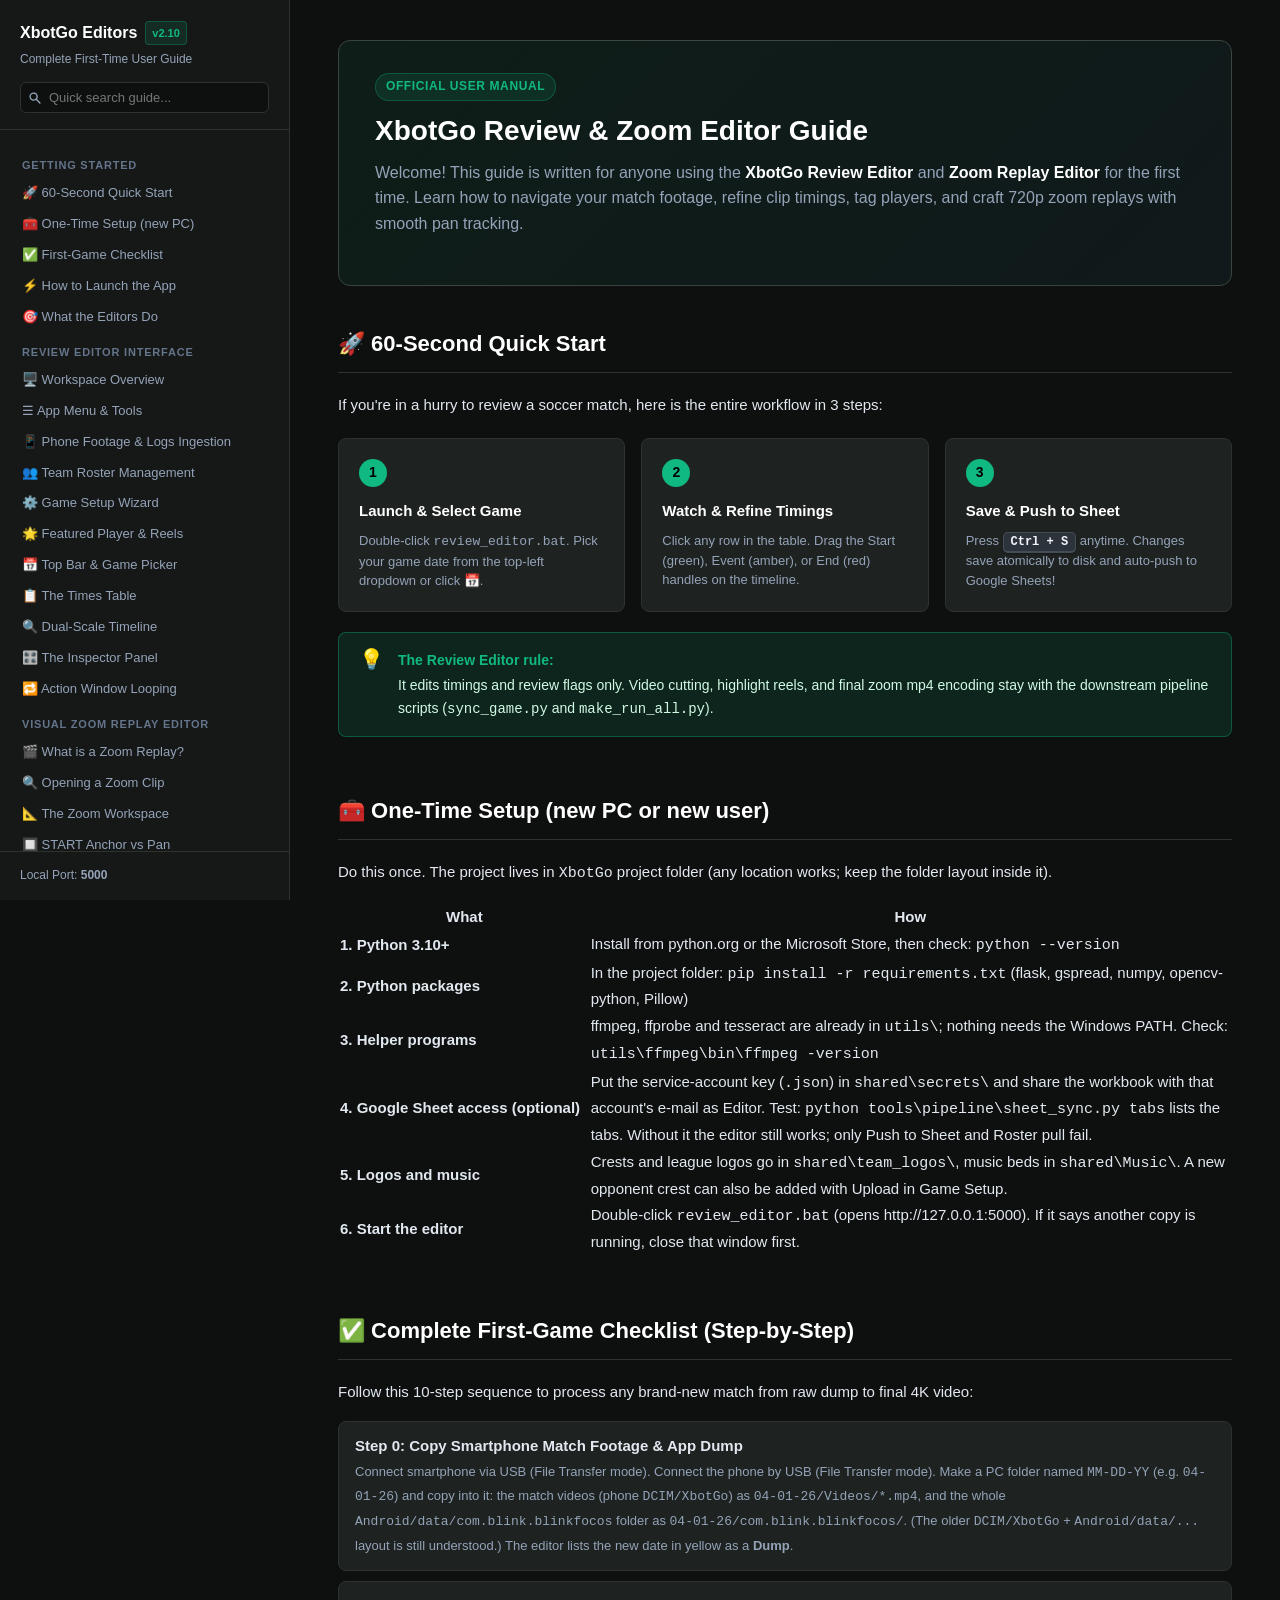
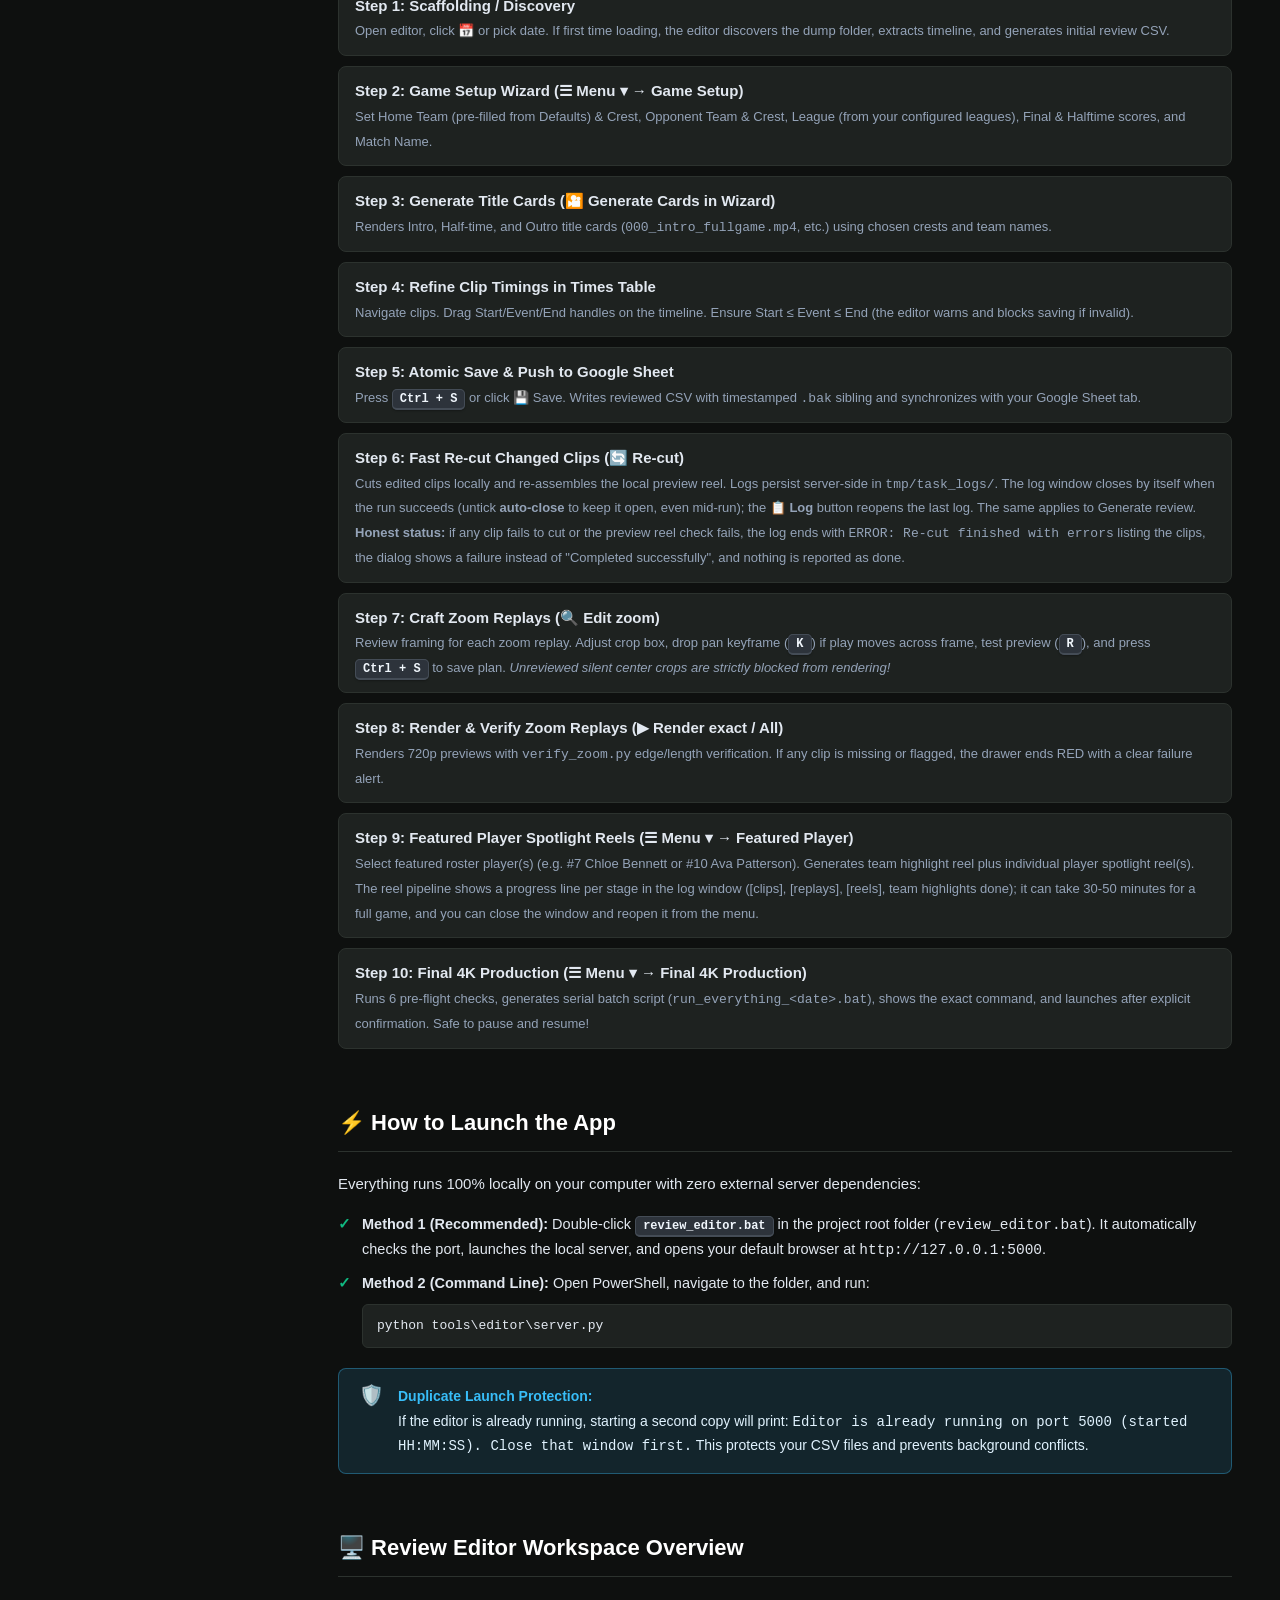
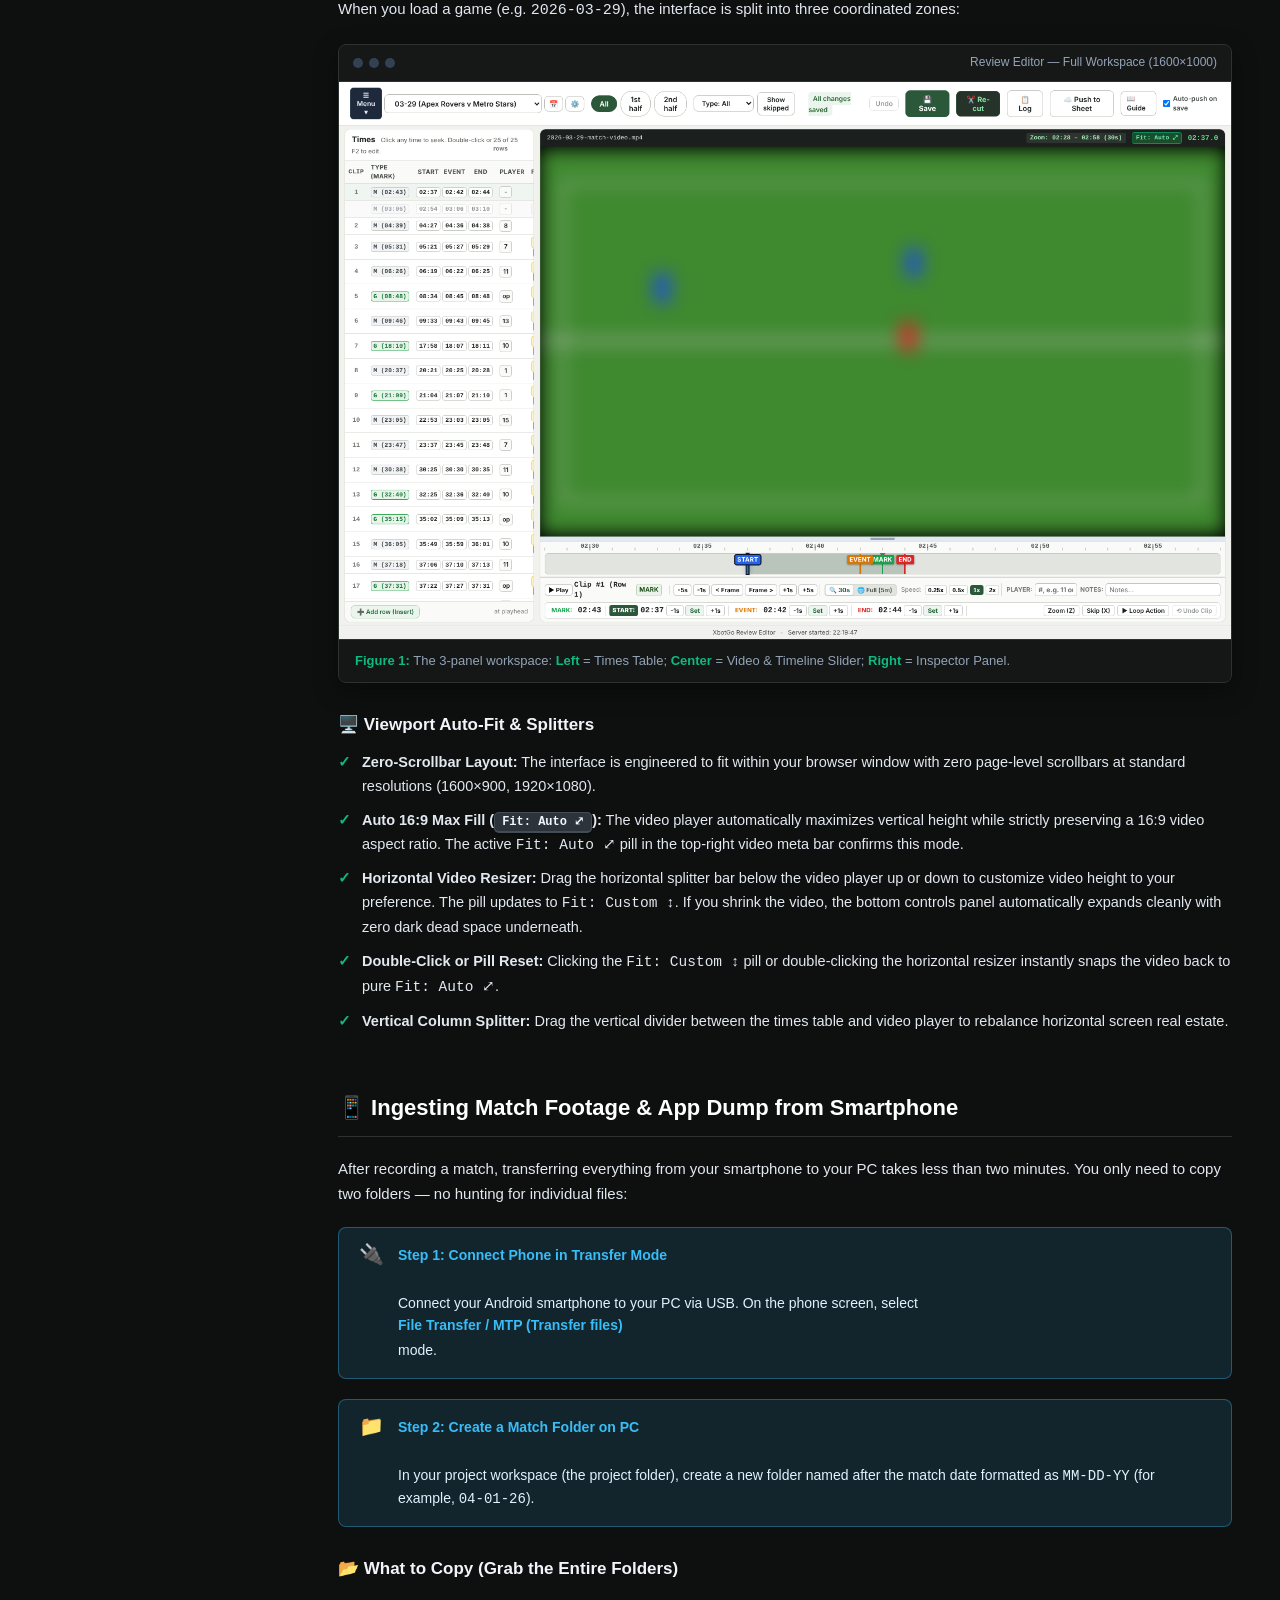
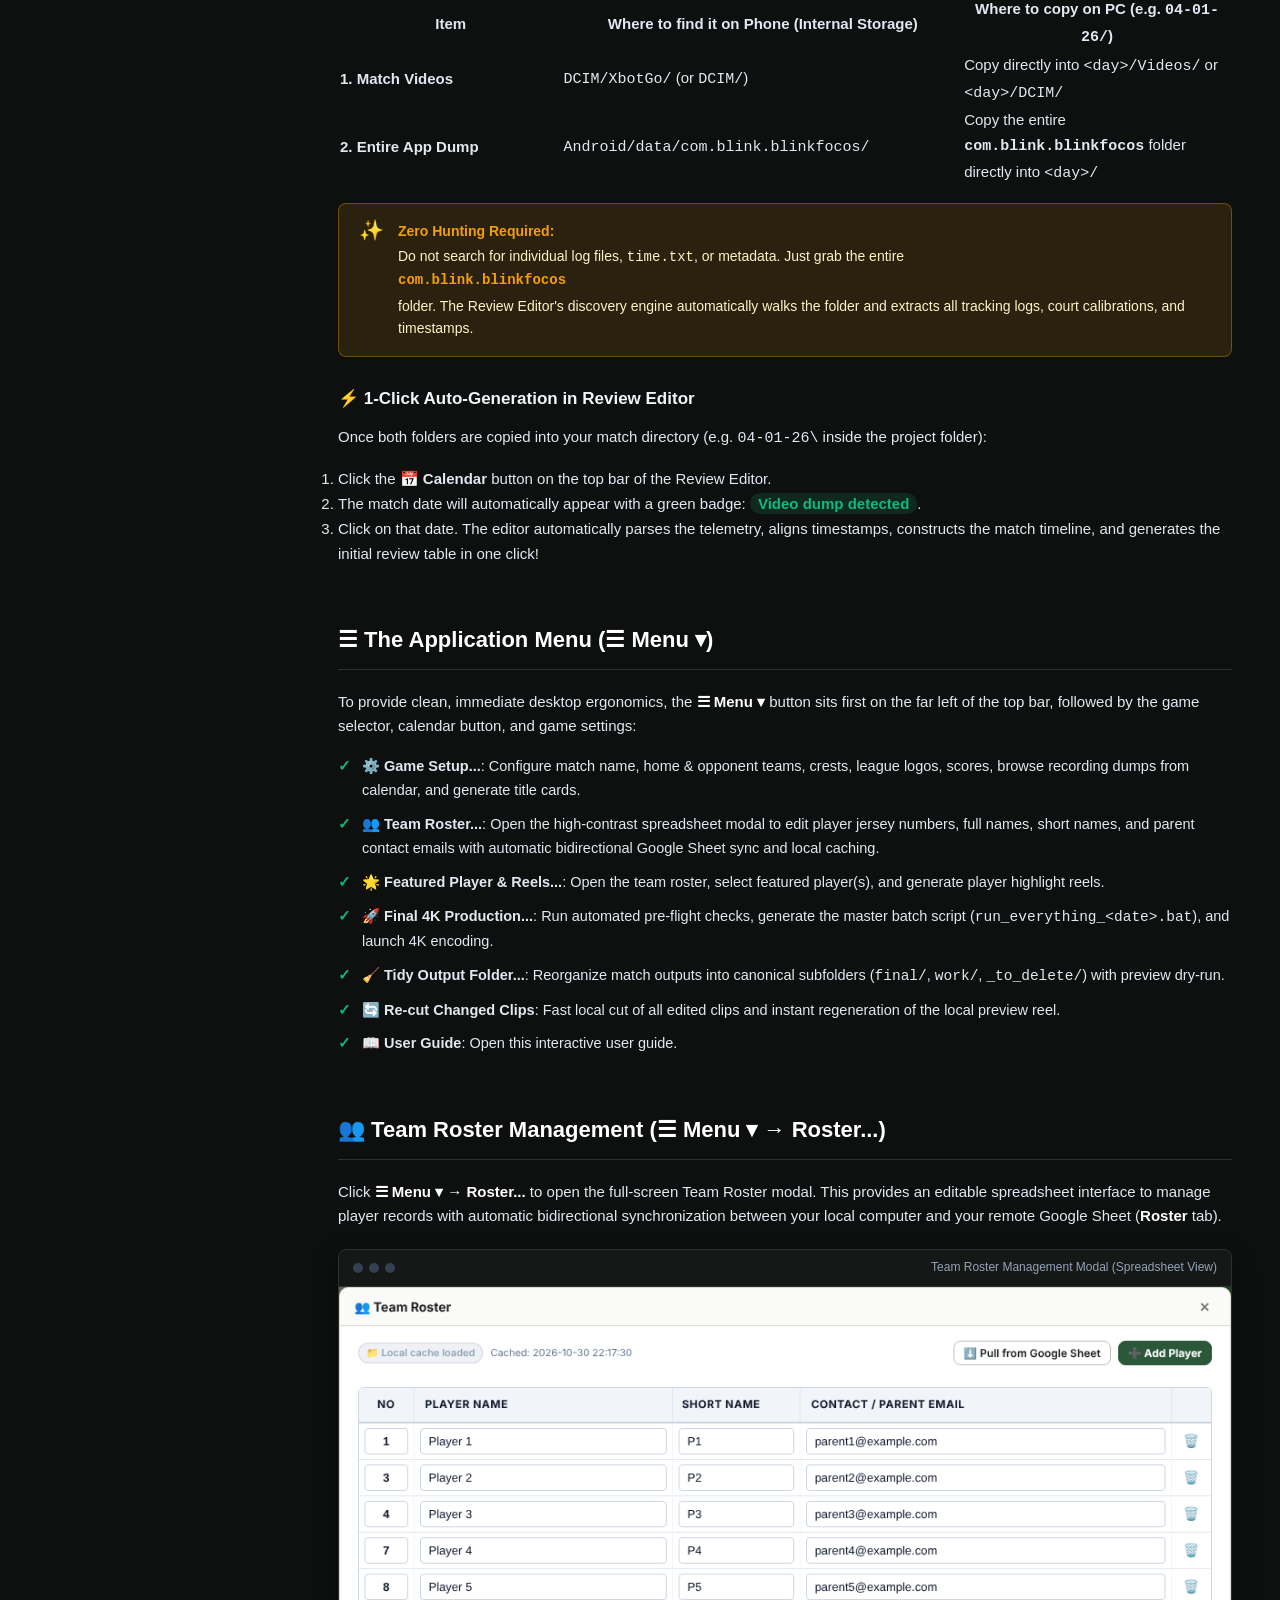
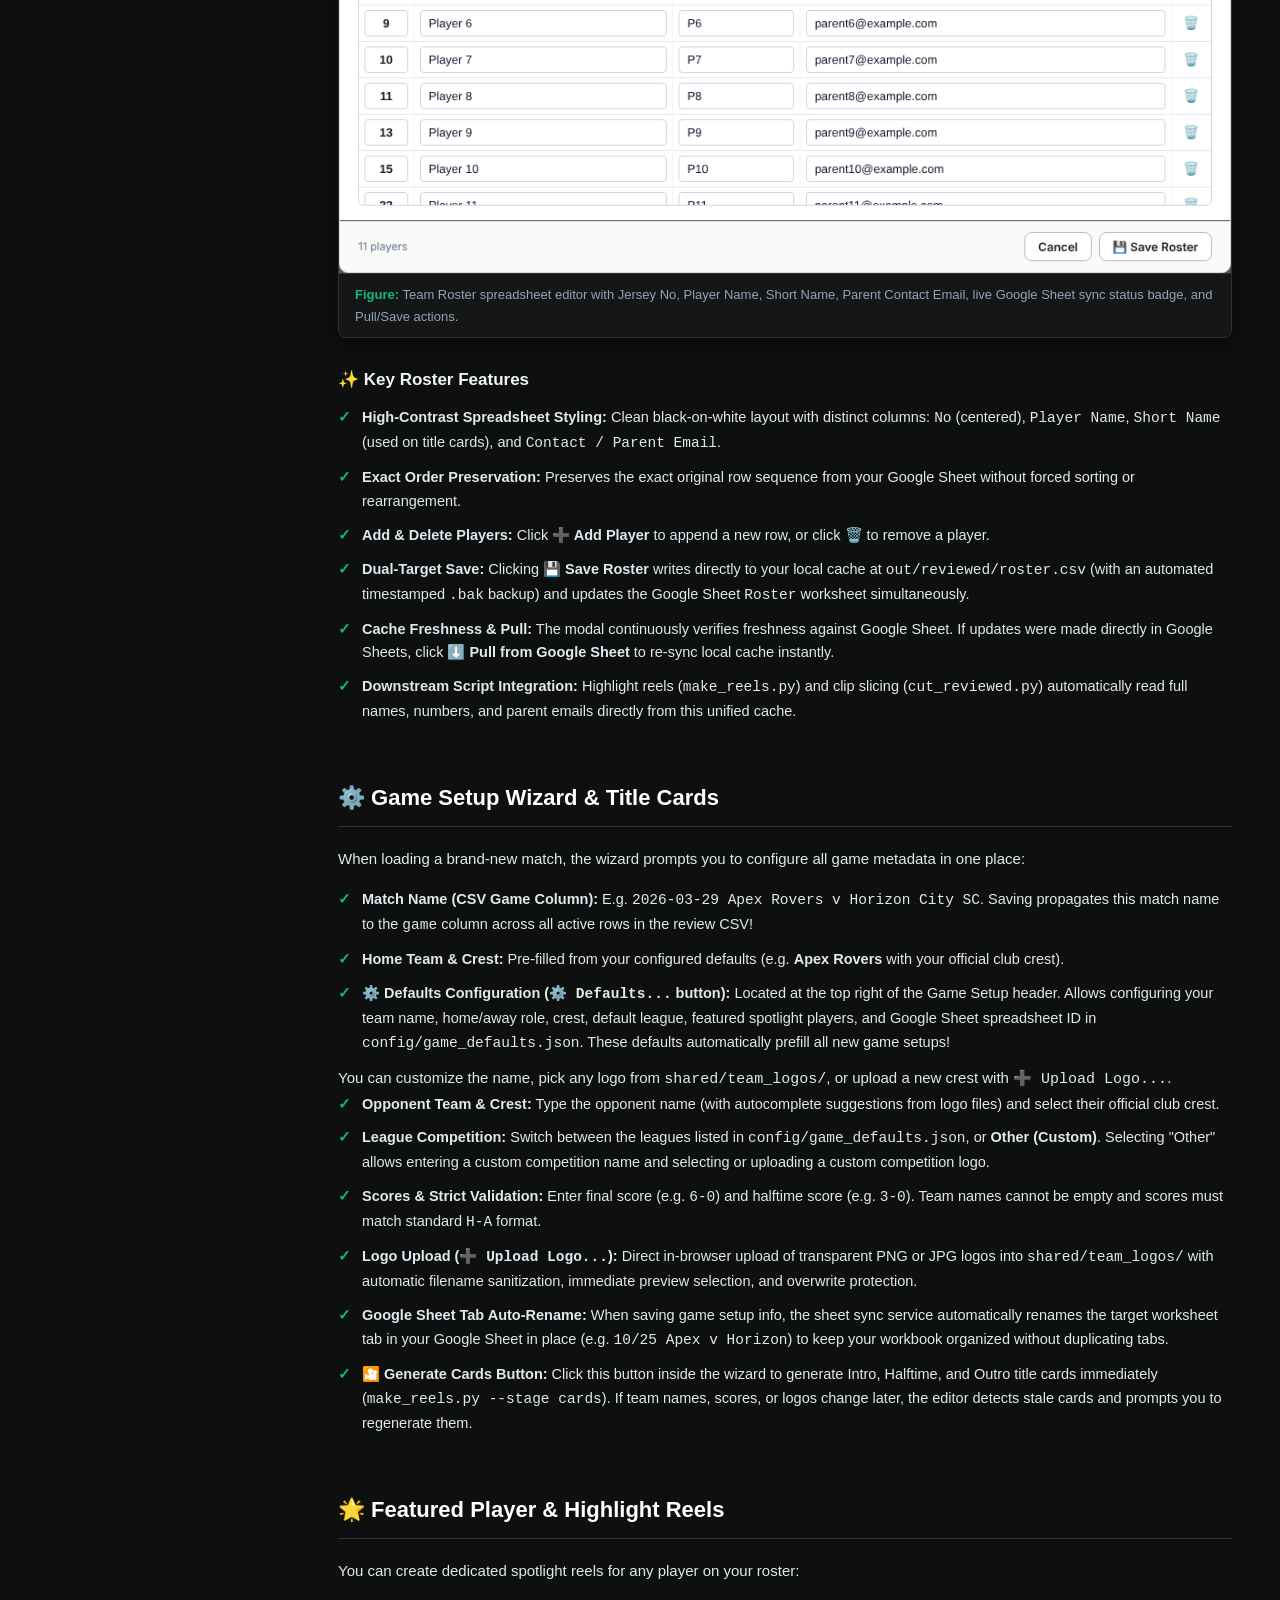
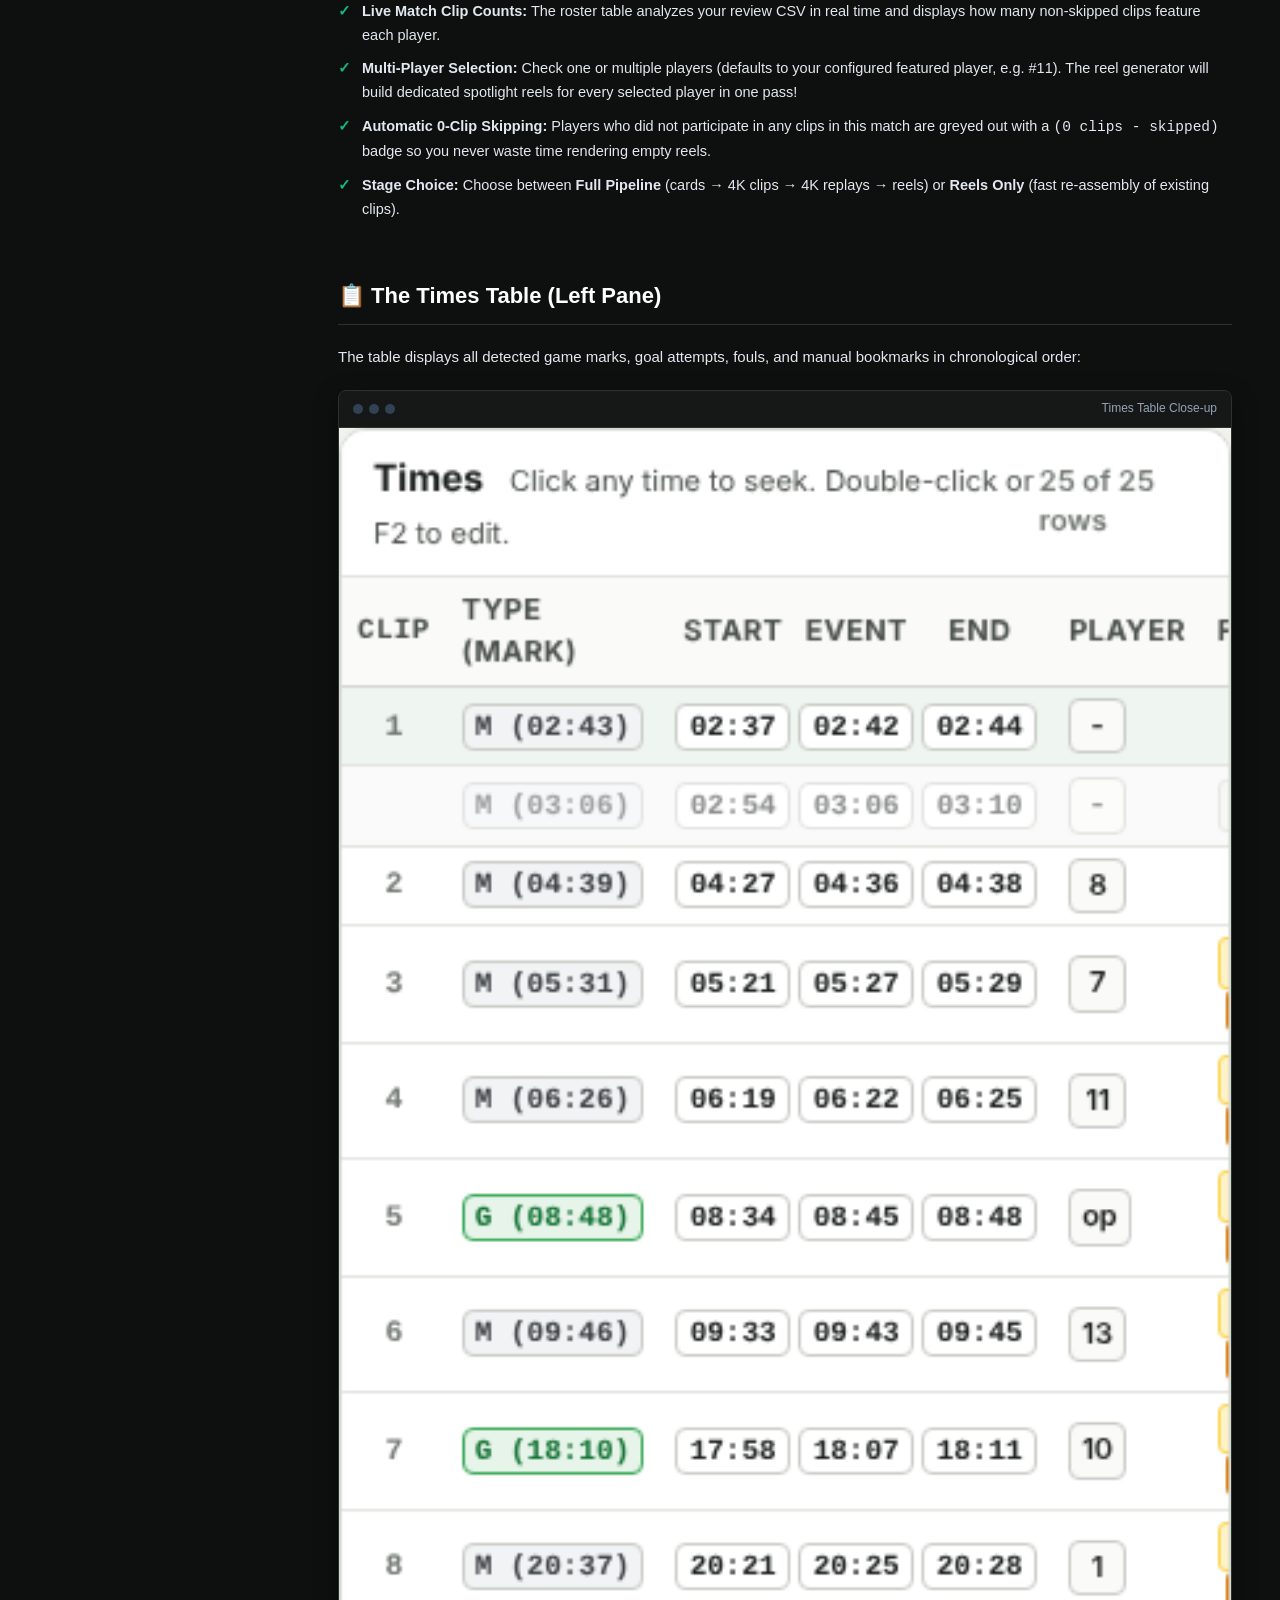
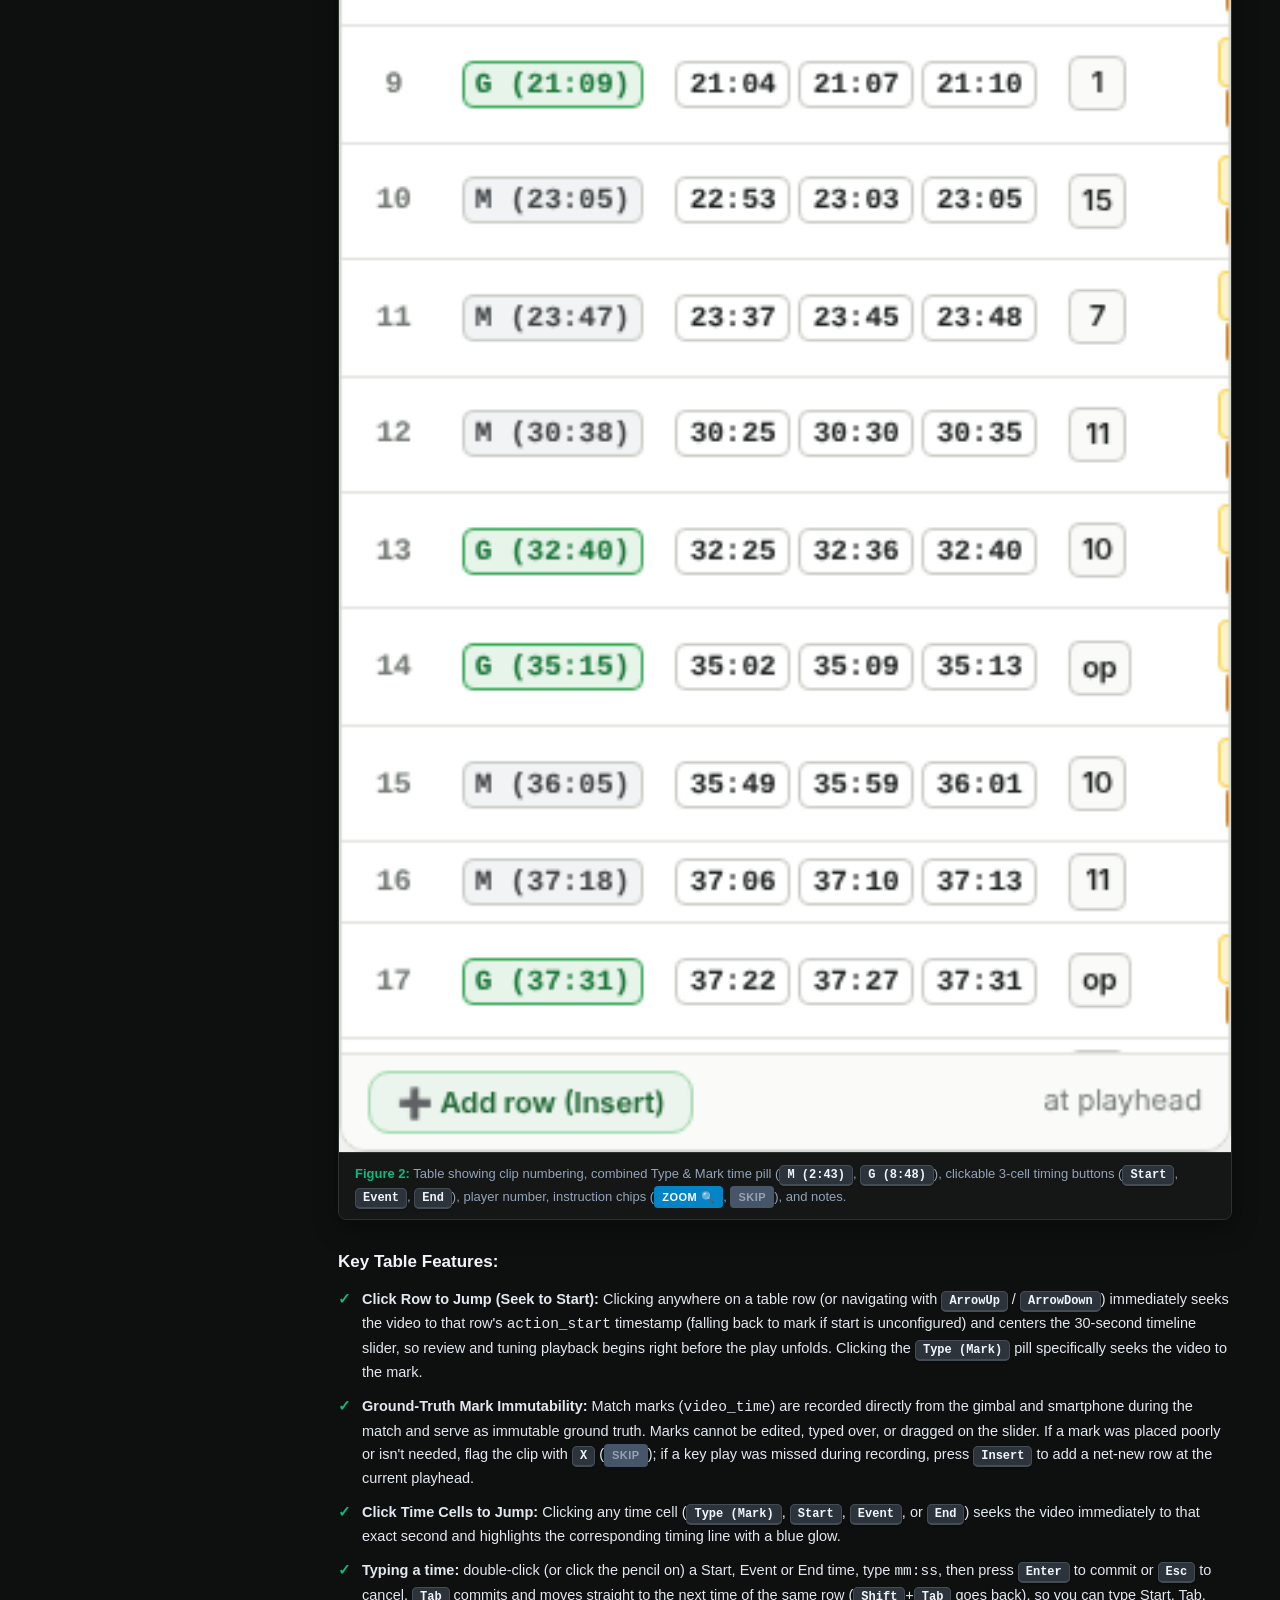
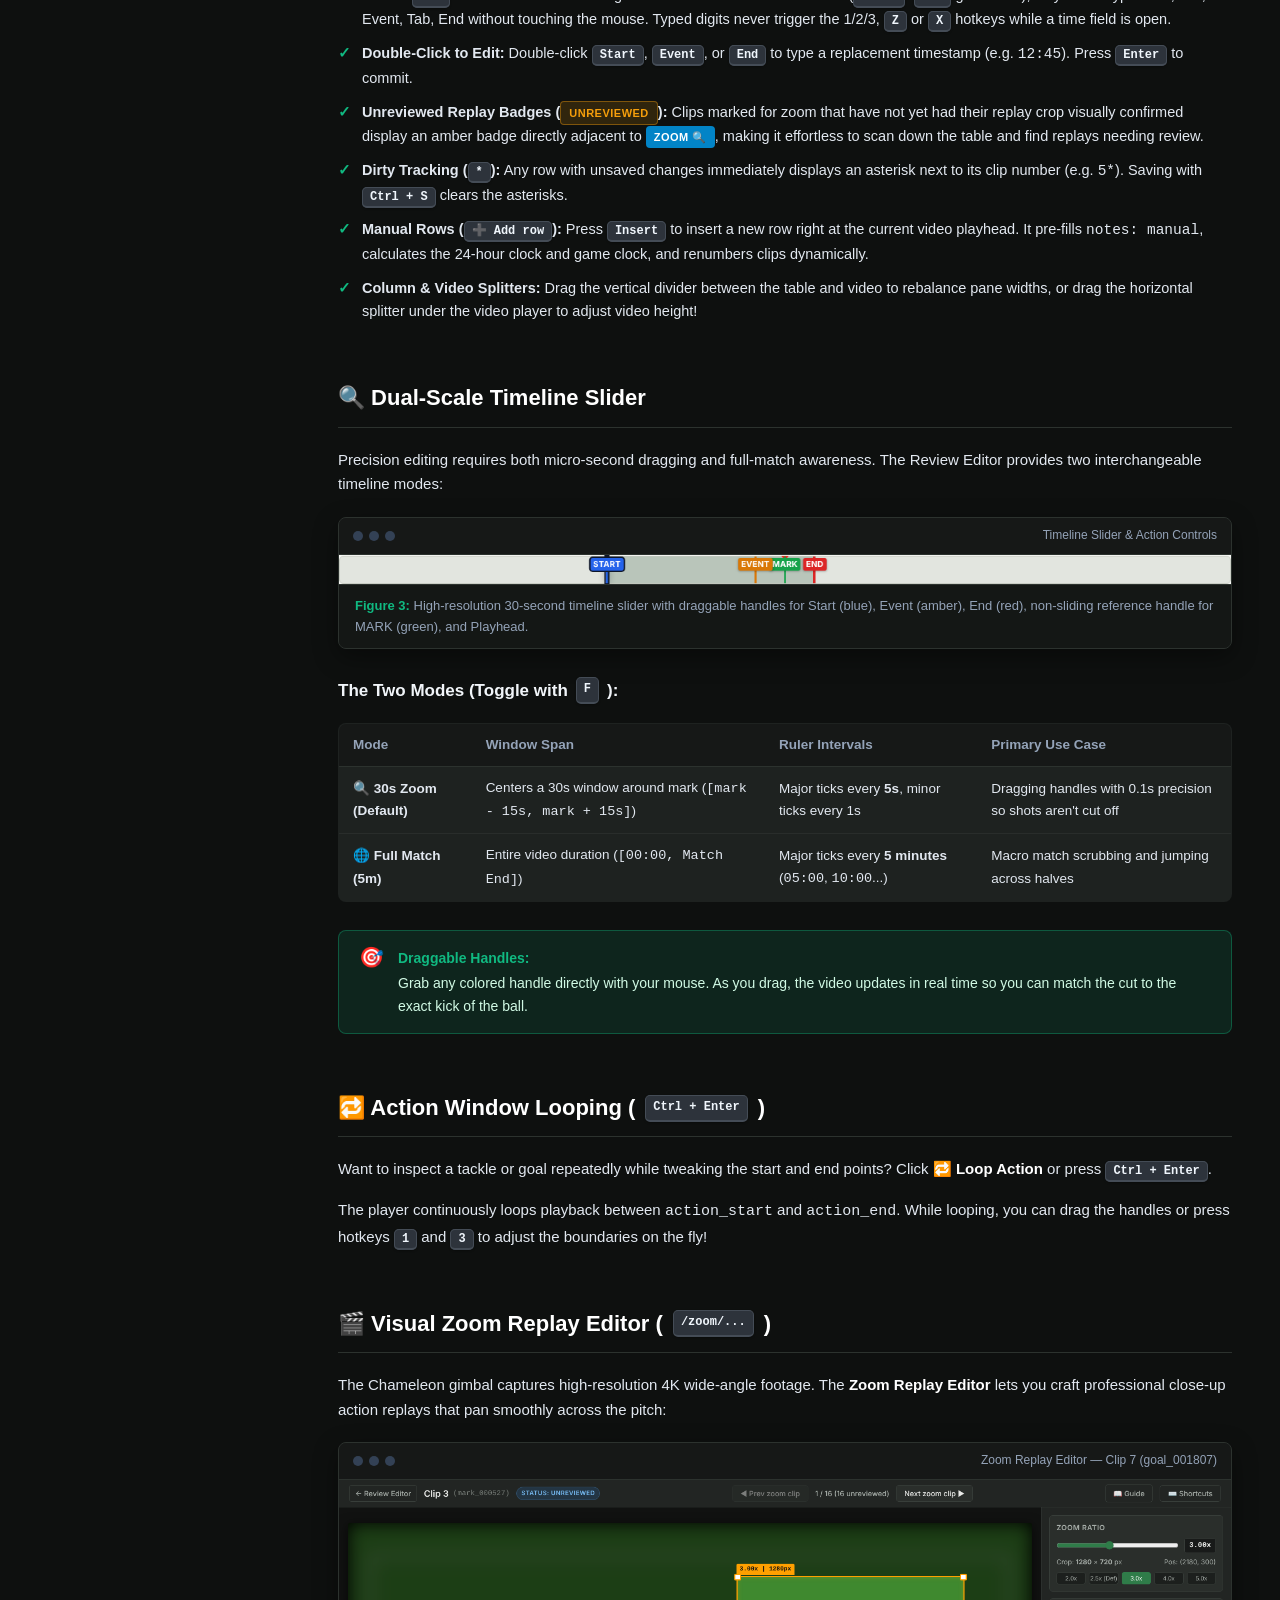
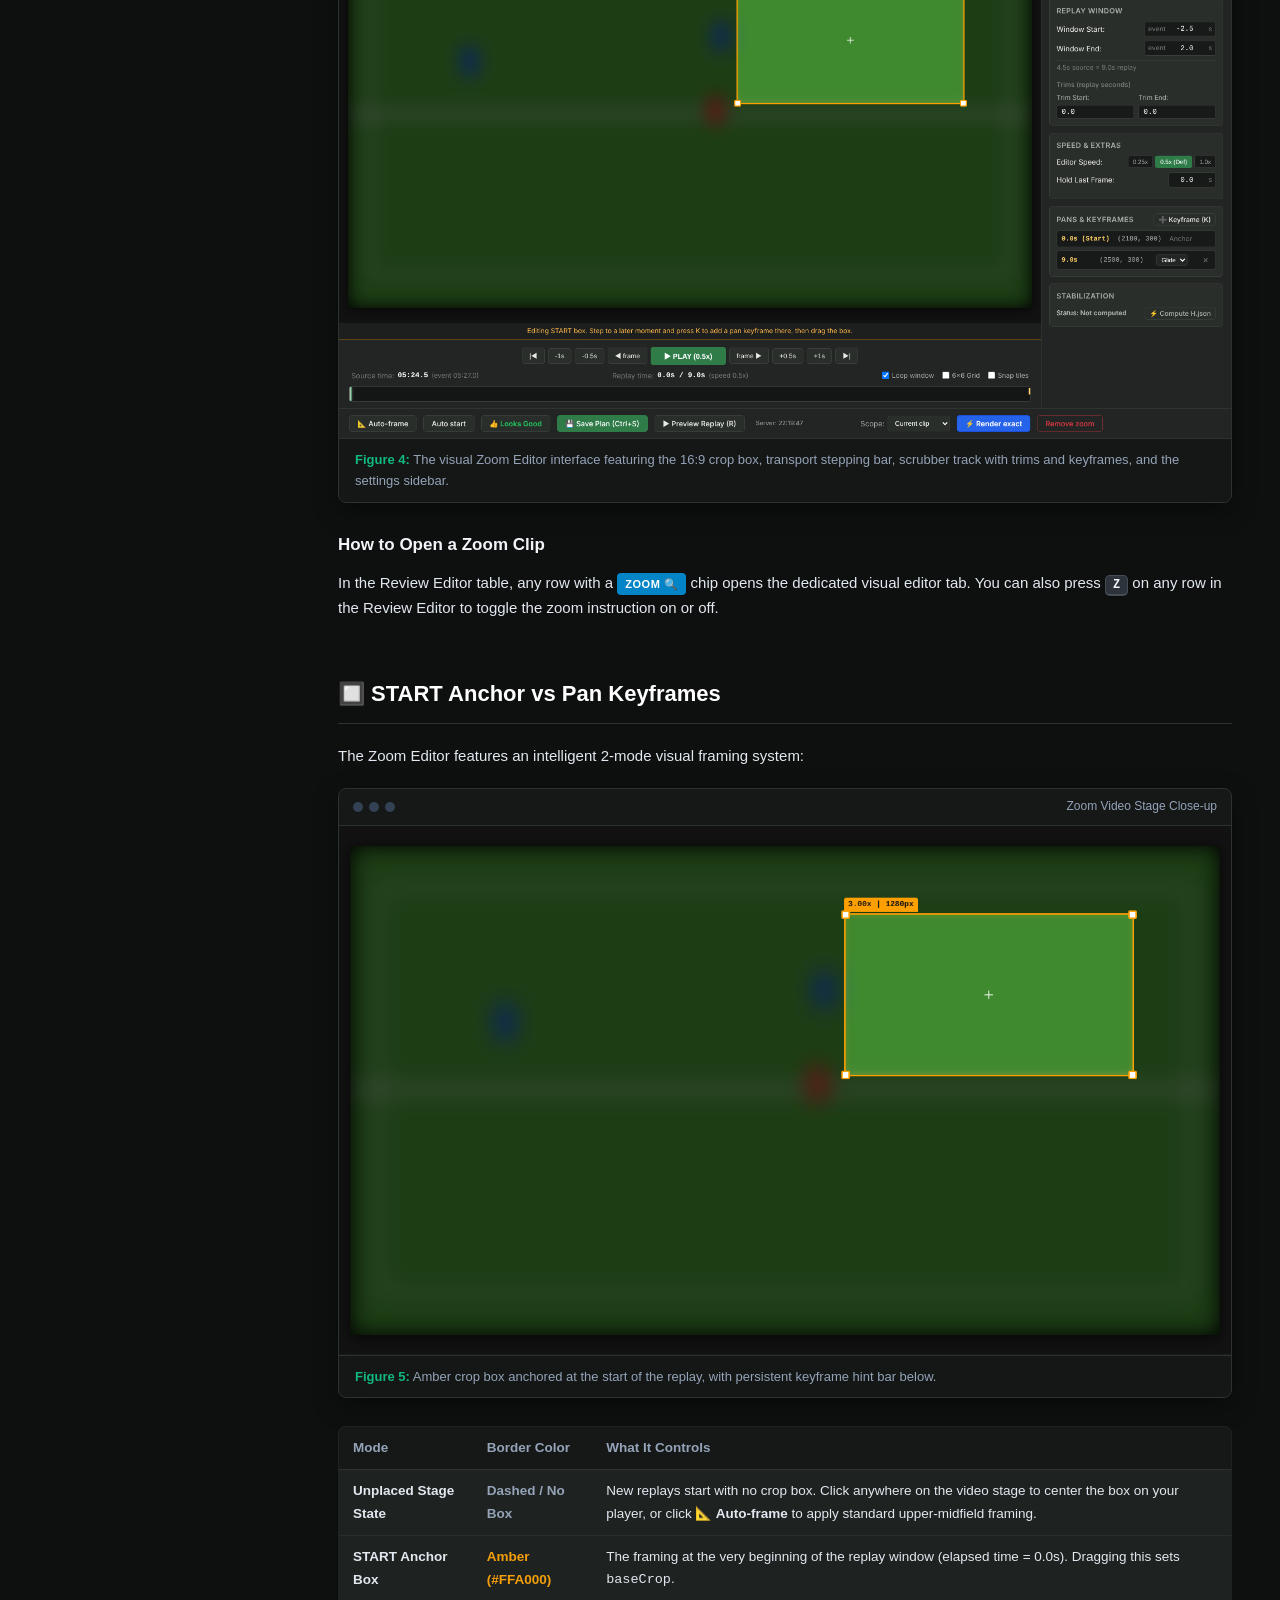
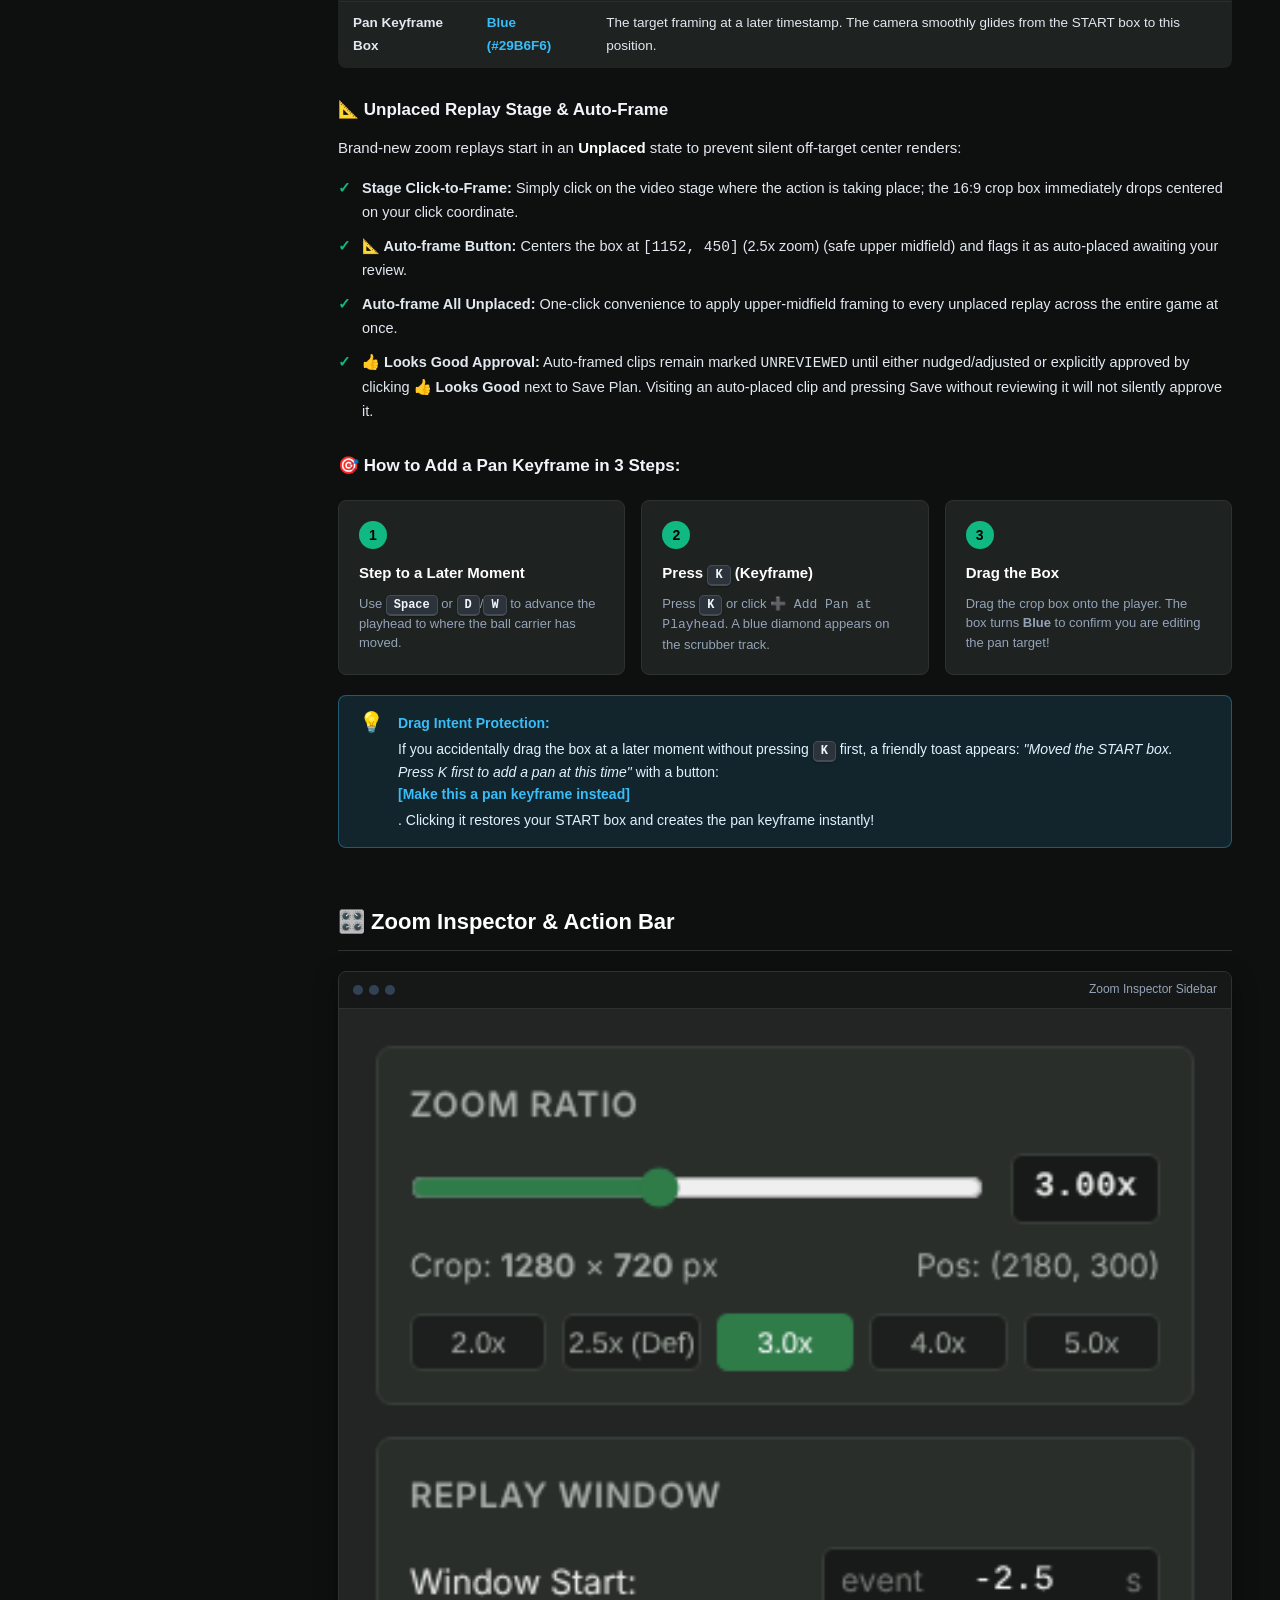
==== docs/guide/index.html @ de9431b5 "Initial release" ====
<!DOCTYPE html>
<html lang="en">
<head>
  <meta charset="UTF-8">
  <meta name="viewport" content="width=device-width, initial-scale=1.0">
  <title>XbotGo Review & Zoom Editor — User Guide</title>
  <style>
    :root {
      --bg-page: #0E100F;
      --bg-surface: #161817;
      --bg-card: #1E2220;
      --bg-card-hover: #262B28;
      --border: #2C322E;
      --border-accent: #3A453F;
      --text-main: #E2E8F0;
      --text-muted: #94A3B8;
      --text-bright: #FFFFFF;
      --accent-green: #10B981;
      --accent-green-bg: rgba(16, 185, 129, 0.12);
      --accent-blue: #38BDF8;
      --accent-blue-bg: rgba(56, 189, 248, 0.12);
      --accent-amber: #F59E0B;
      --accent-amber-bg: rgba(245, 158, 11, 0.12);
      --accent-red: #EF4444;
      --accent-red-bg: rgba(239, 68, 68, 0.12);
      --sidebar-width: 290px;
      --font-sans: -apple-system, BlinkMacSystemFont, "Segoe UI", Roboto, Helvetica, Arial, sans-serif;
      --font-mono: ui-monospace, SFMono-Regular, Menlo, Monaco, Consolas, "Liberation Mono", "Courier New", monospace;
    }

    * { box-sizing: border-box; margin: 0; padding: 0; }
    html { scroll-behavior: smooth; }
    body {
      background-color: var(--bg-page);
      color: var(--text-main);
      font-family: var(--font-sans);
      font-size: 15px;
      line-height: 1.65;
      display: flex;
      min-height: 100vh;
    }

    /* SIDEBAR NAVIGATION */
    aside.guide-sidebar {
      width: var(--sidebar-width);
      background-color: var(--bg-surface);
      border-right: 1px solid var(--border);
      position: fixed;
      top: 0;
      bottom: 0;
      left: 0;
      display: flex;
      flex-direction: column;
      z-index: 100;
    }

    .sidebar-header {
      padding: 20px 20px 16px 20px;
      border-bottom: 1px solid var(--border);
    }
    .brand-title {
      font-size: 16px;
      font-weight: 700;
      color: var(--text-bright);
      display: flex;
      align-items: center;
      gap: 8px;
    }
    .brand-title span.badge {
      background: var(--accent-green-bg);
      color: var(--accent-green);
      font-size: 11px;
      font-weight: 600;
      padding: 2px 6px;
      border-radius: 4px;
      border: 1px solid rgba(16, 185, 129, 0.3);
    }
    .brand-subtitle {
      font-size: 12px;
      color: var(--text-muted);
      margin-top: 4px;
    }
    .search-box {
      margin-top: 12px;
      position: relative;
    }
    .search-box input {
      width: 100%;
      background: var(--bg-page);
      border: 1px solid var(--border);
      color: var(--text-main);
      padding: 7px 10px 7px 28px;
      border-radius: 6px;
      font-size: 13px;
      outline: none;
      transition: border-color 0.15s;
    }
    .search-box input:focus {
      border-color: var(--accent-green);
    }
    .search-box svg {
      position: absolute;
      left: 8px;
      top: 9px;
      width: 14px;
      height: 14px;
      fill: var(--text-muted);
    }

    nav.sidebar-nav {
      flex: 1;
      overflow-y: auto;
      padding: 16px 12px;
    }
    .nav-section-title {
      font-size: 11px;
      font-weight: 700;
      text-transform: uppercase;
      letter-spacing: 0.8px;
      color: #64748B;
      padding: 10px 10px 4px 10px;
    }
    .nav-link {
      display: flex;
      align-items: center;
      gap: 8px;
      padding: 7px 10px;
      color: var(--text-muted);
      text-decoration: none;
      font-size: 13px;
      font-weight: 500;
      border-radius: 6px;
      transition: all 0.15s ease;
      line-height: 1.3;
    }
    .nav-link:hover {
      background: var(--bg-card);
      color: var(--text-bright);
    }
    .nav-link.active {
      background: var(--accent-green-bg);
      color: var(--accent-green);
      font-weight: 600;
    }

    .sidebar-footer {
      padding: 14px 20px;
      border-top: 1px solid var(--border);
      font-size: 12px;
      color: var(--text-muted);
      display: flex;
      justify-content: space-between;
      align-items: center;
    }
    .sidebar-footer a {
      color: var(--accent-blue);
      text-decoration: none;
    }
    .sidebar-footer a:hover {
      text-decoration: underline;
    }

    /* MAIN CONTENT */
    main.guide-content {
      margin-left: var(--sidebar-width);
      flex: 1;
      max-width: 1060px;
      padding: 40px 48px 80px 48px;
    }

    /* HERO */
    .hero-banner {
      background: linear-gradient(135deg, rgba(16, 185, 129, 0.08) 0%, rgba(56, 189, 248, 0.05) 100%);
      border: 1px solid var(--border-accent);
      border-radius: 12px;
      padding: 32px 36px;
      margin-bottom: 40px;
    }
    .hero-badge {
      display: inline-block;
      background: var(--accent-green-bg);
      color: var(--accent-green);
      font-size: 12px;
      font-weight: 700;
      text-transform: uppercase;
      letter-spacing: 0.6px;
      padding: 3px 10px;
      border-radius: 20px;
      margin-bottom: 12px;
      border: 1px solid rgba(16, 185, 129, 0.3);
    }
    .hero-title {
      font-size: 28px;
      font-weight: 800;
      color: var(--text-bright);
      line-height: 1.25;
      margin-bottom: 12px;
    }
    .hero-desc {
      font-size: 16px;
      color: var(--text-muted);
      max-width: 820px;
      line-height: 1.6;
    }

    /* TYPOGRAPHY & SECTIONS */
    section.guide-section {
      margin-bottom: 56px;
      scroll-margin-top: 30px;
    }
    h2.section-heading {
      font-size: 22px;
      font-weight: 700;
      color: var(--text-bright);
      padding-bottom: 10px;
      border-bottom: 1px solid var(--border);
      margin-bottom: 20px;
      display: flex;
      align-items: center;
      gap: 10px;
    }
    h3.sub-heading {
      font-size: 17px;
      font-weight: 600;
      color: #F1F5F9;
      margin: 28px 0 12px 0;
      display: flex;
      align-items: center;
      gap: 8px;
    }
    p {
      margin-bottom: 16px;
      color: var(--text-main);
    }
    p strong {
      color: var(--text-bright);
    }

    /* SCREENSHOT CONTAINERS */
    .screenshot-frame {
      background: var(--bg-card);
      border: 1px solid var(--border);
      border-radius: 8px;
      overflow: hidden;
      margin: 20px 0 28px 0;
      box-shadow: 0 8px 24px rgba(0, 0, 0, 0.4);
    }
    .screenshot-header {
      background: var(--bg-surface);
      border-bottom: 1px solid var(--border);
      padding: 8px 14px;
      display: flex;
      align-items: center;
      justify-content: space-between;
      font-size: 12px;
      color: var(--text-muted);
    }
    .screenshot-header .dots {
      display: flex;
      gap: 6px;
    }
    .screenshot-header .dot {
      width: 10px;
      height: 10px;
      border-radius: 50%;
      background: #334155;
    }
    .screenshot-img {
      width: 100%;
      height: auto;
      display: block;
      transition: opacity 0.2s;
    }
    .screenshot-caption {
      padding: 10px 16px;
      font-size: 13px;
      color: var(--text-muted);
      background: #141715;
      border-top: 1px solid var(--border);
    }
    .screenshot-caption strong {
      color: var(--accent-green);
    }

    /* CALLOUT BOXES */
    .callout {
      border-radius: 8px;
      padding: 16px 20px;
      margin: 20px 0;
      display: flex;
      gap: 14px;
      align-items: flex-start;
      font-size: 14px;
      line-height: 1.6;
    }
    .callout-icon {
      font-size: 20px;
      line-height: 1;
      flex-shrink: 0;
    }
    .callout-body {
      flex: 1;
    }
    .callout-body strong {
      display: block;
      margin-bottom: 3px;
    }
    .callout-tip {
      background: var(--accent-green-bg);
      border: 1px solid rgba(16, 185, 129, 0.35);
      color: #D1FAE5;
    }
    .callout-tip strong { color: var(--accent-green); }
    .callout-info {
      background: var(--accent-blue-bg);
      border: 1px solid rgba(56, 189, 248, 0.35);
      color: #E0F2FE;
    }
    .callout-info strong { color: var(--accent-blue); }
    .callout-warning {
      background: var(--accent-amber-bg);
      border: 1px solid rgba(245, 158, 11, 0.35);
      color: #FEF3C7;
    }
    .callout-warning strong { color: var(--accent-amber); }
    .callout-danger {
      background: var(--accent-red-bg);
      border: 1px solid rgba(239, 68, 68, 0.35);
      color: #FEE2E2;
    }
    .callout-danger strong { color: var(--accent-red); }

    /* STEP CARDS */
    .step-grid {
      display: grid;
      grid-template-columns: repeat(auto-fit, minmax(260px, 1fr));
      gap: 16px;
      margin: 20px 0;
    }
    .step-card {
      background: var(--bg-card);
      border: 1px solid var(--border);
      border-radius: 8px;
      padding: 20px;
      position: relative;
    }
    .step-num {
      width: 28px;
      height: 28px;
      border-radius: 50%;
      background: var(--accent-green);
      color: #000;
      font-weight: 800;
      font-size: 14px;
      display: flex;
      align-items: center;
      justify-content: center;
      margin-bottom: 12px;
    }
    .step-title {
      font-size: 15px;
      font-weight: 700;
      color: var(--text-bright);
      margin-bottom: 8px;
    }
    .step-desc {
      font-size: 13px;
      color: var(--text-muted);
      line-height: 1.5;
    }

    /* SHORTCUT KEYBOARD BADGES */
    kbd {
      background-color: #2D333B;
      color: #F0F6FC;
      border: 1px solid #444C56;
      border-bottom-width: 2px;
      border-radius: 5px;
      padding: 2px 7px;
      font-family: var(--font-mono);
      font-size: 12px;
      font-weight: 600;
      box-shadow: 0 1px 2px rgba(0,0,0,0.3);
      white-space: nowrap;
    }

    /* SHORTCUTS TABLE */
    table.guide-table {
      width: 100%;
      border-collapse: collapse;
      margin: 18px 0 28px 0;
      background: var(--bg-card);
      border: 1px solid var(--border);
      border-radius: 8px;
      overflow: hidden;
      font-size: 13.5px;
    }
    table.guide-table th {
      background: var(--bg-surface);
      color: #94A3B8;
      font-weight: 600;
      text-align: left;
      padding: 10px 14px;
      border-bottom: 1px solid var(--border);
    }
    table.guide-table td {
      padding: 10px 14px;
      border-bottom: 1px solid rgba(255,255,255,0.05);
      color: var(--text-main);
    }
    table.guide-table tr:last-child td {
      border-bottom: none;
    }
    table.guide-table tr:hover td {
      background: rgba(255,255,255,0.02);
    }

    /* CHIP BADGES */
    .chip {
      display: inline-block;
      font-size: 11px;
      font-weight: 700;
      padding: 2px 8px;
      border-radius: 4px;
      text-transform: uppercase;
      letter-spacing: 0.5px;
    }
    .chip-zoom {
      background: #0284C7;
      color: #FFF;
    }
    .chip-skip {
      background: #475569;
      color: #94A3B8;
    }
    .chip-goal {
      background: #15803D;
      color: #DCFCE7;
    }
    .chip-attempt {
      background: #A16207;
      color: #FEF3C7;
    }

    /* FEATURE LIST */
    ul.feature-list {
      list-style: none;
      margin: 12px 0 20px 0;
    }
    ul.feature-list li {
      position: relative;
      padding-left: 24px;
      margin-bottom: 10px;
      font-size: 14.5px;
    }
    ul.feature-list li::before {
      content: "✓";
      position: absolute;
      left: 0;
      top: 0;
      color: var(--accent-green);
      font-weight: 800;
    }

    /* RESPONSIVE */
    @media (max-width: 900px) {
      aside.guide-sidebar { display: none; }
      main.guide-content { margin-left: 0; padding: 20px; }
    }
  </style>
</head>
<body>

  <!-- LEFT SIDEBAR TABLE OF CONTENTS -->
  <aside class="guide-sidebar">
    <div class="sidebar-header">
      <div class="brand-title">
        XbotGo Editors
        <span class="badge">v2.10</span>
      </div>
      <div class="brand-subtitle">Complete First-Time User Guide</div>
      <div class="search-box">
        <svg viewBox="0 0 20 20"><path d="M8 4a4 4 0 100 8 4 4 0 000-8zM2 8a6 6 0 1110.89 3.476l4.817 4.817a1 1 0 01-1.414 1.414l-4.816-4.816A6 6 0 012 8z"/></svg>
        <input type="text" id="guideSearchInput" placeholder="Quick search guide..." oninput="filterGuideNav()">
      </div>
    </div>

    <nav class="sidebar-nav" id="sidebarNav">
      <div class="nav-section-title">Getting Started</div>
      <a href="#quick-start" class="nav-link">🚀 60-Second Quick Start</a>
      <a href="#one-time-setup" class="nav-link">🧰 One-Time Setup (new PC)</a>
      <a href="#first-game-checklist" class="nav-link">✅ First-Game Checklist</a>
      <a href="#how-to-launch" class="nav-link">⚡ How to Launch the App</a>
      <a href="#mission" class="nav-link">🎯 What the Editors Do</a>

      <div class="nav-section-title">Review Editor Interface</div>
      <a href="#review-overview" class="nav-link">🖥️ Workspace Overview</a>
      <a href="#app-menu-section" class="nav-link">☰ App Menu & Tools</a>
      <a href="#phone-dump-ingestion" class="nav-link">📱 Phone Footage & Logs Ingestion</a>
      <a href="#team-roster-section" class="nav-link">👥 Team Roster Management</a>
      <a href="#game-setup-wizard" class="nav-link">⚙️ Game Setup Wizard</a>
      <a href="#featured-player-section" class="nav-link">🌟 Featured Player & Reels</a>
      <a href="#review-top-bar" class="nav-link">📅 Top Bar & Game Picker</a>
      <a href="#times-table" class="nav-link">📋 The Times Table</a>
      <a href="#dual-timeline" class="nav-link">🔍 Dual-Scale Timeline</a>
      <a href="#inspector-panel" class="nav-link">🎛️ The Inspector Panel</a>
      <a href="#action-loop" class="nav-link">🔁 Action Window Looping</a>

      <div class="nav-section-title">Visual Zoom Replay Editor</div>
      <a href="#zoom-intro" class="nav-link">🎬 What is a Zoom Replay?</a>
      <a href="#zoom-launch" class="nav-link">🔍 Opening a Zoom Clip</a>
      <a href="#zoom-workspace" class="nav-link">📐 The Zoom Workspace</a>
      <a href="#zoom-cropbox" class="nav-link">🔲 START Anchor vs Pan</a>
      <a href="#zoom-pan-keyframe" class="nav-link">🎯 Adding Pan Keyframes</a>
      <a href="#zoom-preview" class="nav-link">▶️ Instant Replay Preview</a>
      <a href="#zoom-unreviewed-blocking" class="nav-link">⚠️ Unreviewed Crop Blocking</a>
      <a href="#zoom-render" class="nav-link">⚡ Render Exact & Verify</a>
      <a href="#zoom-remove-restore" class="nav-link">↩️ Remove & Restore Zoom</a>

      <div class="nav-section-title">Production & Workflows</div>
      <a href="#final-production-section" class="nav-link">🚀 Final 4K Production</a>
      <a href="#shortcuts-cheat-sheet" class="nav-link">⌨️ Keyboard Shortcuts</a>
      <a href="#recipes" class="nav-link">💡 Common Editing Recipes</a>
      <a href="#troubleshooting" class="nav-link">❓ Troubleshooting & FAQ</a>
    </nav>

    <div class="sidebar-footer">
      <span>Local Port: <strong>5000</strong></span>
      
    </div>
  </aside>

  <!-- MAIN GUIDE CONTENT -->
  <main class="guide-content">

    <!-- HERO -->
    <div class="hero-banner">
      <span class="hero-badge">Official User Manual</span>
      <h1 class="hero-title">XbotGo Review & Zoom Editor Guide</h1>
      <p class="hero-desc">
        Welcome! This guide is written for anyone using the <strong>XbotGo Review Editor</strong> and <strong>Zoom Replay Editor</strong> for the first time. Learn how to navigate your match footage, refine clip timings, tag players, and craft 720p zoom replays with smooth pan tracking.
      </p>
    </div>

    <!-- SECTION 1: QUICK START -->
    <section id="quick-start" class="guide-section">
      <h2 class="section-heading">🚀 60-Second Quick Start</h2>
      <p>If you're in a hurry to review a soccer match, here is the entire workflow in 3 steps:</p>

      <div class="step-grid">
        <div class="step-card">
          <div class="step-num">1</div>
          <div class="step-title">Launch & Select Game</div>
          <div class="step-desc">Double-click <code>review_editor.bat</code>. Pick your game date from the top-left dropdown or click 📅.</div>
        </div>
        <div class="step-card">
          <div class="step-num">2</div>
          <div class="step-title">Watch & Refine Timings</div>
          <div class="step-desc">Click any row in the table. Drag the Start (green), Event (amber), or End (red) handles on the timeline.</div>
        </div>
        <div class="step-card">
          <div class="step-num">3</div>
          <div class="step-title">Save & Push to Sheet</div>
          <div class="step-desc">Press <kbd>Ctrl + S</kbd> anytime. Changes save atomically to disk and auto-push to Google Sheets!</div>
        </div>
      </div>

      <div class="callout callout-tip">
        <div class="callout-icon">💡</div>
        <div class="callout-body">
          <strong>The Review Editor rule:</strong>
          It edits timings and review flags only. Video cutting, highlight reels, and final zoom mp4 encoding stay with the downstream pipeline scripts (<code>sync_game.py</code> and <code>make_run_all.py</code>).
        </div>
      </div>
    </section>

    <!-- SECTION: ONE-TIME SETUP -->
    <section id="one-time-setup" class="guide-section">
      <h2 class="section-heading">🧰 One-Time Setup (new PC or new user)</h2>
      <p>Do this once. The project lives in <code>XbotGo</code> project folder (any location works; keep the folder layout inside it).</p>
      <table class="recipe-table" style="width:100%; margin:12px 0;">
        <thead><tr><th style="width:28%;">What</th><th>How</th></tr></thead>
        <tbody>
          <tr><td><strong>1. Python 3.10+</strong></td><td>Install from python.org or the Microsoft Store, then check: <code>python --version</code></td></tr>
          <tr><td><strong>2. Python packages</strong></td><td>In the project folder: <code>pip install -r requirements.txt</code> (flask, gspread, numpy, opencv-python, Pillow)</td></tr>
          <tr><td><strong>3. Helper programs</strong></td><td>ffmpeg, ffprobe and tesseract are already in <code>utils\</code>; nothing needs the Windows PATH. Check: <code>utils\ffmpeg\bin\ffmpeg -version</code></td></tr>
          <tr><td><strong>4. Google Sheet access (optional)</strong></td><td>Put the service-account key (<code>.json</code>) in <code>shared\secrets\</code> and share the workbook with that account's e-mail as Editor. Test: <code>python tools\pipeline\sheet_sync.py tabs</code> lists the tabs. Without it the editor still works; only Push to Sheet and Roster pull fail.</td></tr>
          <tr><td><strong>5. Logos and music</strong></td><td>Crests and league logos go in <code>shared\team_logos\</code>, music beds in <code>shared\Music\</code>. A new opponent crest can also be added with Upload in Game Setup.</td></tr>
          <tr><td><strong>6. Start the editor</strong></td><td>Double-click <code>review_editor.bat</code> (opens http://127.0.0.1:5000). If it says another copy is running, close that window first.</td></tr>
        </tbody>
      </table>
    </section>

    <!-- SECTION: FIRST-GAME COMPLETE CHECKLIST -->
    <section id="first-game-checklist" class="guide-section">
      <h2 class="section-heading">✅ Complete First-Game Checklist (Step-by-Step)</h2>
      <p>Follow this 10-step sequence to process any brand-new match from raw dump to final 4K video:</p>

      <div class="workflow-checklist" style="display:flex; flex-direction:column; gap:10px; margin:16px 0;">
        <div class="step-card" style="padding:12px 16px;">
          <strong>Step 0: Copy Smartphone Match Footage & App Dump</strong><br>
          <span style="font-size:13px; color:var(--text-muted);">Connect smartphone via USB (File Transfer mode). Connect the phone by USB (File Transfer mode). Make a PC folder named <code>MM-DD-YY</code> (e.g. <code>04-01-26</code>) and copy into it: the match videos (phone <code>DCIM/XbotGo</code>) as <code>04-01-26/Videos/*.mp4</code>, and the whole <code>Android/data/com.blink.blinkfocos</code> folder as <code>04-01-26/com.blink.blinkfocos/</code>. (The older <code>DCIM/XbotGo</code> + <code>Android/data/...</code> layout is still understood.) The editor lists the new date in yellow as a <strong>Dump</strong>.</span>
        </div>
        <div class="step-card" style="padding:12px 16px;">
          <strong>Step 1: Scaffolding / Discovery</strong><br>
          <span style="font-size:13px; color:var(--text-muted);">Open editor, click 📅 or pick date. If first time loading, the editor discovers the dump folder, extracts timeline, and generates initial review CSV.</span>
        </div>
        <div class="step-card" style="padding:12px 16px;">
          <strong>Step 2: Game Setup Wizard (☰ Menu ▾ → Game Setup)</strong><br>
          <span style="font-size:13px; color:var(--text-muted);">Set Home Team (pre-filled from Defaults) & Crest, Opponent Team & Crest, League (from your configured leagues), Final & Halftime scores, and Match Name.</span>
        </div>
        <div class="step-card" style="padding:12px 16px;">
          <strong>Step 3: Generate Title Cards (🎦 Generate Cards in Wizard)</strong><br>
          <span style="font-size:13px; color:var(--text-muted);">Renders Intro, Half-time, and Outro title cards (<code>000_intro_fullgame.mp4</code>, etc.) using chosen crests and team names.</span>
        </div>
        <div class="step-card" style="padding:12px 16px;">
          <strong>Step 4: Refine Clip Timings in Times Table</strong><br>
          <span style="font-size:13px; color:var(--text-muted);">Navigate clips. Drag Start/Event/End handles on the timeline. Ensure Start ≤ Event ≤ End (the editor warns and blocks saving if invalid).</span>
        </div>
        <div class="step-card" style="padding:12px 16px;">
          <strong>Step 5: Atomic Save & Push to Google Sheet</strong><br>
          <span style="font-size:13px; color:var(--text-muted);">Press <kbd>Ctrl + S</kbd> or click 💾 Save. Writes reviewed CSV with timestamped <code>.bak</code> sibling and synchronizes with your Google Sheet tab.</span>
        </div>
        <div class="step-card" style="padding:12px 16px;">
          <strong>Step 6: Fast Re-cut Changed Clips (🔄 Re-cut)</strong><br>
          <span style="font-size:13px; color:var(--text-muted);">Cuts edited clips locally and re-assembles the local preview reel. Logs persist server-side in <code>tmp/task_logs/</code>. The log window closes by itself when the run succeeds (untick <strong>auto-close</strong> to keep it open, even mid-run); the <strong>📋 Log</strong> button reopens the last log. The same applies to Generate review. <strong>Honest status:</strong> if any clip fails to cut or the preview reel check fails, the log ends with <code>ERROR: Re-cut finished with errors</code> listing the clips, the dialog shows a failure instead of &quot;Completed successfully&quot;, and nothing is reported as done.</span>
        </div>
        <div class="step-card" style="padding:12px 16px;">
          <strong>Step 7: Craft Zoom Replays (🔍 Edit zoom)</strong><br>
          <span style="font-size:13px; color:var(--text-muted);">Review framing for each zoom replay. Adjust crop box, drop pan keyframe (<kbd>K</kbd>) if play moves across frame, test preview (<kbd>R</kbd>), and press <kbd>Ctrl + S</kbd> to save plan. <em>Unreviewed silent center crops are strictly blocked from rendering!</em></span>
        </div>
        <div class="step-card" style="padding:12px 16px;">
          <strong>Step 8: Render & Verify Zoom Replays (▶ Render exact / All)</strong><br>
          <span style="font-size:13px; color:var(--text-muted);">Renders 720p previews with <code>verify_zoom.py</code> edge/length verification. If any clip is missing or flagged, the drawer ends RED with a clear failure alert.</span>
        </div>
        <div class="step-card" style="padding:12px 16px;">
          <strong>Step 9: Featured Player Spotlight Reels (☰ Menu ▾ → Featured Player)</strong><br>
          <span style="font-size:13px; color:var(--text-muted);">Select featured roster player(s) (e.g. #7 Chloe Bennett or #10 Ava Patterson). Generates team highlight reel plus individual player spotlight reel(s). The reel pipeline shows a progress line per stage in the log window ([clips], [replays], [reels], team highlights done); it can take 30-50 minutes for a full game, and you can close the window and reopen it from the menu.</span>
        </div>
        <div class="step-card" style="padding:12px 16px;">
          <strong>Step 10: Final 4K Production (☰ Menu ▾ → Final 4K Production)</strong><br>
          <span style="font-size:13px; color:var(--text-muted);">Runs 6 pre-flight checks, generates serial batch script (<code>run_everything_&lt;date&gt;.bat</code>), shows the exact command, and launches after explicit confirmation. Safe to pause and resume!</span>
        </div>
      </div>
    </section>

    <!-- SECTION 2: HOW TO LAUNCH -->
    <section id="how-to-launch" class="guide-section">
      <h2 class="section-heading">⚡ How to Launch the App</h2>
      <p>Everything runs 100% locally on your computer with zero external server dependencies:</p>

      <ul class="feature-list">
        <li><strong>Method 1 (Recommended):</strong> Double-click <kbd>review_editor.bat</kbd> in the project root folder (<code>review_editor.bat</code>). It automatically checks the port, launches the local server, and opens your default browser at <code>http://127.0.0.1:5000</code>.</li>
        <li><strong>Method 2 (Command Line):</strong> Open PowerShell, navigate to the folder, and run:
          <pre style="background:var(--bg-card); padding:10px 14px; border-radius:6px; margin:8px 0; font-family:var(--font-mono); font-size:13px; border:1px solid var(--border);">python tools\editor\server.py</pre>
        </li>
      </ul>

      <div class="callout callout-info">
        <div class="callout-icon">🛡️</div>
        <div class="callout-body">
          <strong>Duplicate Launch Protection:</strong>
          If the editor is already running, starting a second copy will print:
          <code>Editor is already running on port 5000 (started HH:MM:SS). Close that window first.</code>
          This protects your CSV files and prevents background conflicts.
        </div>
      </div>
    </section>

    <!-- SECTION 3: REVIEW WORKSPACE OVERVIEW -->
    <section id="review-overview" class="guide-section">
      <h2 class="section-heading">🖥️ Review Editor Workspace Overview</h2>
      <p>When you load a game (e.g. <code>2026-03-29</code>), the interface is split into three coordinated zones:</p>

      <div class="screenshot-frame">
        <div class="screenshot-header">
          <div class="dots"><div class="dot"></div><div class="dot"></div><div class="dot"></div></div>
          <span>Review Editor — Full Workspace (1600×1000)</span>
        </div>
        <img src="images/review_main.png" alt="Review Editor Workspace" class="screenshot-img">
        <div class="screenshot-caption">
          <strong>Figure 1:</strong> The 3-panel workspace: <strong>Left</strong> = Times Table; <strong>Center</strong> = Video & Timeline Slider; <strong>Right</strong> = Inspector Panel.
        </div>
      </div>

      <h3 class="sub-heading">🖥️ Viewport Auto-Fit & Splitters</h3>
      <ul class="feature-list">
        <li><strong>Zero-Scrollbar Layout:</strong> The interface is engineered to fit within your browser window with zero page-level scrollbars at standard resolutions (1600×900, 1920×1080).</li>
        <li><strong>Auto 16:9 Max Fill (<kbd>Fit: Auto ⤢</kbd>):</strong> The video player automatically maximizes vertical height while strictly preserving a 16:9 video aspect ratio. The active <code>Fit: Auto ⤢</code> pill in the top-right video meta bar confirms this mode.</li>
        <li><strong>Horizontal Video Resizer:</strong> Drag the horizontal splitter bar below the video player up or down to customize video height to your preference. The pill updates to <code>Fit: Custom ↕</code>. If you shrink the video, the bottom controls panel automatically expands cleanly with zero dark dead space underneath.</li>
        <li><strong>Double-Click or Pill Reset:</strong> Clicking the <code>Fit: Custom ↕</code> pill or double-clicking the horizontal resizer instantly snaps the video back to pure <code>Fit: Auto ⤢</code>.</li>
        <li><strong>Vertical Column Splitter:</strong> Drag the vertical divider between the times table and video player to rebalance horizontal screen real estate.</li>
      </ul>
    </section>

    <!-- SECTION: SMARTPHONE INGESTION -->
    <section id="phone-dump-ingestion" class="guide-section">
      <h2 class="section-heading">📱 Ingesting Match Footage & App Dump from Smartphone</h2>
      <p>
        After recording a match, transferring everything from your smartphone to your PC takes less than two minutes. You only need to copy two folders — no hunting for individual files:
      </p>

      <div class="callout callout-info" style="margin-bottom: 16px;">
        <div class="callout-icon">🔌</div>
        <div class="callout-body">
          <strong>Step 1: Connect Phone in Transfer Mode</strong><br>
          Connect your Android smartphone to your PC via USB. On the phone screen, select <strong>File Transfer / MTP (Transfer files)</strong> mode.
        </div>
      </div>

      <div class="callout callout-info" style="margin-bottom: 16px;">
        <div class="callout-icon">📁</div>
        <div class="callout-body">
          <strong>Step 2: Create a Match Folder on PC</strong><br>
          In your project workspace (the project folder), create a new folder named after the match date formatted as <code>MM-DD-YY</code> (for example, <code>04-01-26</code>).
        </div>
      </div>

      <h3 class="sub-heading">📂 What to Copy (Grab the Entire Folders)</h3>
      <table class="recipe-table" style="width: 100%; margin: 12px 0;">
        <thead>
          <tr>
            <th style="width: 25%;">Item</th>
            <th style="width: 45%;">Where to find it on Phone (Internal Storage)</th>
            <th style="width: 30%;">Where to copy on PC (e.g. <code>04-01-26/</code>)</th>
          </tr>
        </thead>
        <tbody>
          <tr>
            <td><strong>1. Match Videos</strong></td>
            <td><code>DCIM/XbotGo/</code> (or <code>DCIM/</code>)</td>
            <td>Copy directly into <code>&lt;day&gt;/Videos/</code> or <code>&lt;day&gt;/DCIM/</code></td>
          </tr>
          <tr>
            <td><strong>2. Entire App Dump</strong></td>
            <td><code>Android/data/com.blink.blinkfocos/</code></td>
            <td>Copy the entire <strong><code>com.blink.blinkfocos</code></strong> folder directly into <code>&lt;day&gt;/</code></td>
          </tr>
        </tbody>
      </table>

      <div class="callout callout-warning" style="margin: 14px 0;">
        <div class="callout-icon">✨</div>
        <div class="callout-body">
          <strong>Zero Hunting Required:</strong> Do not search for individual log files, <code>time.txt</code>, or metadata. Just grab the entire <strong><code>com.blink.blinkfocos</code></strong> folder. The Review Editor's discovery engine automatically walks the folder and extracts all tracking logs, court calibrations, and timestamps.
        </div>
      </div>

      <h3 class="sub-heading">⚡ 1-Click Auto-Generation in Review Editor</h3>
      <p>
        Once both folders are copied into your match directory (e.g. <code>04-01-26\</code> inside the project folder):
      </p>
      <ol class="feature-list">
        <li>Click the <strong>📅 Calendar</strong> button on the top bar of the Review Editor.</li>
        <li>The match date will automatically appear with a green badge: <span style="background:rgba(16, 185, 129, 0.15); color:#10B981; padding:2px 8px; border-radius:10px; font-weight:700;">Video dump detected</span>.</li>
        <li>Click on that date. The editor automatically parses the telemetry, aligns timestamps, constructs the match timeline, and generates the initial review table in one click!</li>
      </ol>
    </section>

    <!-- SECTION: APP MENU & TOOLS -->
    <section id="app-menu-section" class="guide-section">
      <h2 class="section-heading">☰ The Application Menu (☰ Menu ▾)</h2>
      <p>To provide clean, immediate desktop ergonomics, the <strong>☰ Menu ▾</strong> button sits first on the far left of the top bar, followed by the game selector, calendar button, and game settings:</p>

      <ul class="feature-list">
        <li><strong>⚙️ Game Setup...</strong>: Configure match name, home & opponent teams, crests, league logos, scores, browse recording dumps from calendar, and generate title cards.</li>
        <li><strong>👥 Team Roster...</strong>: Open the high-contrast spreadsheet modal to edit player jersey numbers, full names, short names, and parent contact emails with automatic bidirectional Google Sheet sync and local caching.</li>
        <li><strong>🌟 Featured Player & Reels...</strong>: Open the team roster, select featured player(s), and generate player highlight reels.</li>
        <li><strong>🚀 Final 4K Production...</strong>: Run automated pre-flight checks, generate the master batch script (<code>run_everything_&lt;date&gt;.bat</code>), and launch 4K encoding.</li>
        <li><strong>🧹 Tidy Output Folder...</strong>: Reorganize match outputs into canonical subfolders (<code>final/</code>, <code>work/</code>, <code>_to_delete/</code>) with preview dry-run.</li>
        <li><strong>🔄 Re-cut Changed Clips</strong>: Fast local cut of all edited clips and instant regeneration of the local preview reel.</li>
        <li><strong>📖 User Guide</strong>: Open this interactive user guide.</li>
      </ul>
    </section>

    <!-- SECTION: TEAM ROSTER MANAGEMENT -->
    <section id="team-roster-section" class="guide-section">
      <h2 class="section-heading">👥 Team Roster Management (☰ Menu ▾ → Roster...)</h2>
      <p>
        Click <strong>☰ Menu ▾ → Roster...</strong> to open the full-screen Team Roster modal. This provides an editable spreadsheet interface to manage player records with automatic bidirectional synchronization between your local computer and your remote Google Sheet (<strong>Roster</strong> tab).
      </p>

      <div class="screenshot-frame">
        <div class="screenshot-header">
          <div class="dots"><div class="dot"></div><div class="dot"></div><div class="dot"></div></div>
          <span>Team Roster Management Modal (Spreadsheet View)</span>
        </div>
        <img src="images/roster_modal_detail.png" alt="Team Roster Modal Detail" class="screenshot-img">
        <div class="screenshot-caption">
          <strong>Figure:</strong> Team Roster spreadsheet editor with Jersey No, Player Name, Short Name, Parent Contact Email, live Google Sheet sync status badge, and Pull/Save actions.
        </div>
      </div>

      <h3 class="sub-heading">✨ Key Roster Features</h3>
      <ul class="feature-list">
        <li><strong>High-Contrast Spreadsheet Styling:</strong> Clean black-on-white layout with distinct columns: <code>No</code> (centered), <code>Player Name</code>, <code>Short Name</code> (used on title cards), and <code>Contact / Parent Email</code>.</li>
        <li><strong>Exact Order Preservation:</strong> Preserves the exact original row sequence from your Google Sheet without forced sorting or rearrangement.</li>
        <li><strong>Add & Delete Players:</strong> Click <strong>➕ Add Player</strong> to append a new row, or click <strong>🗑️</strong> to remove a player.</li>
        <li><strong>Dual-Target Save:</strong> Clicking <strong>💾 Save Roster</strong> writes directly to your local cache at <code>out/reviewed/roster.csv</code> (with an automated timestamped <code>.bak</code> backup) and updates the Google Sheet <code>Roster</code> worksheet simultaneously.</li>
        <li><strong>Cache Freshness & Pull:</strong> The modal continuously verifies freshness against Google Sheet. If updates were made directly in Google Sheets, click <strong>⬇️ Pull from Google Sheet</strong> to re-sync local cache instantly.</li>
        <li><strong>Downstream Script Integration:</strong> Highlight reels (<code>make_reels.py</code>) and clip slicing (<code>cut_reviewed.py</code>) automatically read full names, numbers, and parent emails directly from this unified cache.</li>
      </ul>
    </section>

    <!-- SECTION: GAME SETUP WIZARD -->
    <section id="game-setup-wizard" class="guide-section">
      <h2 class="section-heading">⚙️ Game Setup Wizard & Title Cards</h2>
      <p>When loading a brand-new match, the wizard prompts you to configure all game metadata in one place:</p>

      <ul class="feature-list">
        <li><strong>Match Name (CSV Game Column):</strong> E.g. <code>2026-03-29 Apex Rovers v Horizon City SC</code>. Saving propagates this match name to the <code>game</code> column across all active rows in the review CSV!</li>
        <li><strong>Home Team & Crest:</strong> Pre-filled from your configured defaults (e.g. <strong>Apex Rovers</strong> with your official club crest).
        <li><strong>⚙️ Defaults Configuration (<code>⚙️ Defaults...</code> button):</strong> Located at the top right of the Game Setup header. Allows configuring your team name, home/away role, crest, default league, featured spotlight players, and Google Sheet spreadsheet ID in <code>config/game_defaults.json</code>. These defaults automatically prefill all new game setups!</li> You can customize the name, pick any logo from <code>shared/team_logos/</code>, or upload a new crest with <code>➕ Upload Logo...</code>.</li>
        <li><strong>Opponent Team & Crest:</strong> Type the opponent name (with autocomplete suggestions from logo files) and select their official club crest.</li>
        <li><strong>League Competition:</strong> Switch between the leagues listed in <code>config/game_defaults.json</code>, or <strong>Other (Custom)</strong>. Selecting "Other" allows entering a custom competition name and selecting or uploading a custom competition logo.</li>
        <li><strong>Scores & Strict Validation:</strong> Enter final score (e.g. <code>6-0</code>) and halftime score (e.g. <code>3-0</code>). Team names cannot be empty and scores must match standard <code>H-A</code> format.</li>
        <li><strong>Logo Upload (<code>➕ Upload Logo...</code>):</strong> Direct in-browser upload of transparent PNG or JPG logos into <code>shared/team_logos/</code> with automatic filename sanitization, immediate preview selection, and overwrite protection.</li>
        <li><strong>Google Sheet Tab Auto-Rename:</strong> When saving game setup info, the sheet sync service automatically renames the target worksheet tab in your Google Sheet in place (e.g. <code>10/25 Apex v Horizon</code>) to keep your workbook organized without duplicating tabs.</li>
        <li><strong>🎦 Generate Cards Button:</strong> Click this button inside the wizard to generate Intro, Halftime, and Outro title cards immediately (<code>make_reels.py --stage cards</code>). If team names, scores, or logos change later, the editor detects stale cards and prompts you to regenerate them.</li>
      </ul>
    </section>

    <!-- SECTION: FEATURED PLAYER -->
    <section id="featured-player-section" class="guide-section">
      <h2 class="section-heading">🌟 Featured Player & Highlight Reels</h2>
      <p>You can create dedicated spotlight reels for any player on your roster:</p>

      <ul class="feature-list">
        <li><strong>Live Match Clip Counts:</strong> The roster table analyzes your review CSV in real time and displays how many non-skipped clips feature each player.</li>
        <li><strong>Multi-Player Selection:</strong> Check one or multiple players (defaults to your configured featured player, e.g. #11). The reel generator will build dedicated spotlight reels for every selected player in one pass!</li>
        <li><strong>Automatic 0-Clip Skipping:</strong> Players who did not participate in any clips in this match are greyed out with a <code>(0 clips - skipped)</code> badge so you never waste time rendering empty reels.</li>
        <li><strong>Stage Choice:</strong> Choose between <strong>Full Pipeline</strong> (cards → 4K clips → 4K replays → reels) or <strong>Reels Only</strong> (fast re-assembly of existing clips).</li>
      </ul>
    </section>

    <!-- SECTION 4: TIMES TABLE -->
    <section id="times-table" class="guide-section">
      <h2 class="section-heading">📋 The Times Table (Left Pane)</h2>
      <p>The table displays all detected game marks, goal attempts, fouls, and manual bookmarks in chronological order:</p>

      <div class="screenshot-frame">
        <div class="screenshot-header">
          <div class="dots"><div class="dot"></div><div class="dot"></div><div class="dot"></div></div>
          <span>Times Table Close-up</span>
        </div>
        <img src="images/review_table_detail.png" alt="Times Table Details" class="screenshot-img">
        <div class="screenshot-caption">
          <strong>Figure 2:</strong> Table showing clip numbering, combined Type & Mark time pill (<kbd>M (2:43)</kbd>, <kbd>G (8:48)</kbd>), clickable 3-cell timing buttons (<kbd>Start</kbd>, <kbd>Event</kbd>, <kbd>End</kbd>), player number, instruction chips (<span class="chip chip-zoom">ZOOM 🔍</span>, <span class="chip chip-skip">SKIP</span>), and notes.
        </div>
      </div>

      <h3 class="sub-heading">Key Table Features:</h3>
      <ul class="feature-list">
        <li><strong>Click Row to Jump (Seek to Start):</strong> Clicking anywhere on a table row (or navigating with <kbd>ArrowUp</kbd> / <kbd>ArrowDown</kbd>) immediately seeks the video to that row's <code>action_start</code> timestamp (falling back to mark if start is unconfigured) and centers the 30-second timeline slider, so review and tuning playback begins right before the play unfolds. Clicking the <kbd>Type (Mark)</kbd> pill specifically seeks the video to the mark.</li>
        <li><strong>Ground-Truth Mark Immutability:</strong> Match marks (<code>video_time</code>) are recorded directly from the gimbal and smartphone during the match and serve as immutable ground truth. Marks cannot be edited, typed over, or dragged on the slider. If a mark was placed poorly or isn't needed, flag the clip with <kbd>X</kbd> (<span class="chip chip-skip">SKIP</span>); if a key play was missed during recording, press <kbd>Insert</kbd> to add a net-new row at the current playhead.</li>
        <li><strong>Click Time Cells to Jump:</strong> Clicking any time cell (<kbd>Type (Mark)</kbd>, <kbd>Start</kbd>, <kbd>Event</kbd>, or <kbd>End</kbd>) seeks the video immediately to that exact second and highlights the corresponding timing line with a blue glow.</li>
        <li><strong>Typing a time:</strong> double-click (or click the pencil on) a Start, Event or End time, type <code>mm:ss</code>, then press <kbd>Enter</kbd> to commit or <kbd>Esc</kbd> to cancel. <kbd>Tab</kbd> commits and moves straight to the next time of the same row (<kbd>Shift</kbd>+<kbd>Tab</kbd> goes back), so you can type Start, Tab, Event, Tab, End without touching the mouse. Typed digits never trigger the 1/2/3, <kbd>Z</kbd> or <kbd>X</kbd> hotkeys while a time field is open.</li>
        <li><strong>Double-Click to Edit:</strong> Double-click <kbd>Start</kbd>, <kbd>Event</kbd>, or <kbd>End</kbd> to type a replacement timestamp (e.g. <code>12:45</code>). Press <kbd>Enter</kbd> to commit.</li>
        <li><strong>Unreviewed Replay Badges (<span class="chip" style="background:rgba(245,158,11,0.15);color:#F59E0B;border:1px solid rgba(245,158,11,0.4);">UNREVIEWED</span>):</strong> Clips marked for zoom that have not yet had their replay crop visually confirmed display an amber badge directly adjacent to <span class="chip chip-zoom">ZOOM 🔍</span>, making it effortless to scan down the table and find replays needing review.</li>
        <li><strong>Dirty Tracking (<kbd>*</kbd>):</strong> Any row with unsaved changes immediately displays an asterisk next to its clip number (e.g. <code>5*</code>). Saving with <kbd>Ctrl + S</kbd> clears the asterisks.</li>
        <li><strong>Manual Rows (<kbd>➕ Add row</kbd>):</strong> Press <kbd>Insert</kbd> to insert a new row right at the current video playhead. It pre-fills <code>notes: manual</code>, calculates the 24-hour clock and game clock, and renumbers clips dynamically.</li>
        <li><strong>Column & Video Splitters:</strong> Drag the vertical divider between the table and video to rebalance pane widths, or drag the horizontal splitter under the video player to adjust video height!</li>
      </ul>
    </section>

    <!-- SECTION 5: DUAL-SCALE TIMELINE SLIDER -->
    <section id="dual-timeline" class="guide-section">
      <h2 class="section-heading">🔍 Dual-Scale Timeline Slider</h2>
      <p>Precision editing requires both micro-second dragging and full-match awareness. The Review Editor provides two interchangeable timeline modes:</p>

      <div class="screenshot-frame">
        <div class="screenshot-header">
          <div class="dots"><div class="dot"></div><div class="dot"></div><div class="dot"></div></div>
          <span>Timeline Slider & Action Controls</span>
        </div>
        <img src="images/review_timeline_detail.png" alt="Timeline Slider Close-up" class="screenshot-img">
        <div class="screenshot-caption">
          <strong>Figure 3:</strong> High-resolution 30-second timeline slider with draggable handles for Start (blue), Event (amber), End (red), non-sliding reference handle for MARK (green), and Playhead.
        </div>
      </div>

      <h3 class="sub-heading">The Two Modes (Toggle with <kbd>F</kbd>):</h3>
      <table class="guide-table">
        <thead>
          <tr>
            <th>Mode</th>
            <th>Window Span</th>
            <th>Ruler Intervals</th>
            <th>Primary Use Case</th>
          </tr>
        </thead>
        <tbody>
          <tr>
            <td><strong>🔍 30s Zoom (Default)</strong></td>
            <td>Centers a 30s window around mark (<code>[mark - 15s, mark + 15s]</code>)</td>
            <td>Major ticks every <strong>5s</strong>, minor ticks every 1s</td>
            <td>Dragging handles with 0.1s precision so shots aren't cut off</td>
          </tr>
          <tr>
            <td><strong>🌐 Full Match (5m)</strong></td>
            <td>Entire video duration (<code>[00:00, Match End]</code>)</td>
            <td>Major ticks every <strong>5 minutes</strong> (<code>05:00</code>, <code>10:00</code>...)</td>
            <td>Macro match scrubbing and jumping across halves</td>
          </tr>
        </tbody>
      </table>

      <div class="callout callout-tip">
        <div class="callout-icon">🎯</div>
        <div class="callout-body">
          <strong>Draggable Handles:</strong>
          Grab any colored handle directly with your mouse. As you drag, the video updates in real time so you can match the cut to the exact kick of the ball.
        </div>
      </div>
    </section>

    <!-- SECTION 6: ACTION LOOP PLAYBACK -->
    <section id="action-loop" class="guide-section">
      <h2 class="section-heading">🔁 Action Window Looping (<kbd>Ctrl + Enter</kbd>)</h2>
      <p>
        Want to inspect a tackle or goal repeatedly while tweaking the start and end points? Click <strong>🔁 Loop Action</strong> or press <kbd>Ctrl + Enter</kbd>.
      </p>
      <p>
        The player continuously loops playback between <code>action_start</code> and <code>action_end</code>. While looping, you can drag the handles or press hotkeys <kbd>1</kbd> and <kbd>3</kbd> to adjust the boundaries on the fly!
      </p>
    </section>

    <!-- SECTION 7: VISUAL ZOOM REPLAY EDITOR -->
    <section id="zoom-intro" class="guide-section">
      <h2 class="section-heading">🎬 Visual Zoom Replay Editor (<kbd>/zoom/...</kbd>)</h2>
      <p>
        The Chameleon gimbal captures high-resolution 4K wide-angle footage. The <strong>Zoom Replay Editor</strong> lets you craft professional close-up action replays that pan smoothly across the pitch:
      </p>

      <div class="screenshot-frame">
        <div class="screenshot-header">
          <div class="dots"><div class="dot"></div><div class="dot"></div><div class="dot"></div></div>
          <span>Zoom Replay Editor — Clip 7 (goal_001807)</span>
        </div>
        <img src="images/zoom_main.png" alt="Zoom Replay Editor Workspace" class="screenshot-img">
        <div class="screenshot-caption">
          <strong>Figure 4:</strong> The visual Zoom Editor interface featuring the 16:9 crop box, transport stepping bar, scrubber track with trims and keyframes, and the settings sidebar.
        </div>
      </div>

      <h3 class="sub-heading" id="zoom-launch">How to Open a Zoom Clip</h3>
      <p>
        In the Review Editor table, any row with a <span class="chip chip-zoom">ZOOM 🔍</span> chip opens the dedicated visual editor tab. You can also press <kbd>Z</kbd> on any row in the Review Editor to toggle the zoom instruction on or off.
      </p>
    </section>

    <!-- SECTION 8: CROP BOX & KEYFRAMES -->
    <section id="zoom-cropbox" class="guide-section">
      <h2 class="section-heading">🔲 START Anchor vs Pan Keyframes</h2>
      <p>
        The Zoom Editor features an intelligent 2-mode visual framing system:
      </p>

      <div class="screenshot-frame">
        <div class="screenshot-header">
          <div class="dots"><div class="dot"></div><div class="dot"></div><div class="dot"></div></div>
          <span>Zoom Video Stage Close-up</span>
        </div>
        <img src="images/zoom_stage_detail.png" alt="Zoom Stage Detail" class="screenshot-img">
        <div class="screenshot-caption">
          <strong>Figure 5:</strong> Amber crop box anchored at the start of the replay, with persistent keyframe hint bar below.
        </div>
      </div>

      <table class="guide-table">
        <thead>
          <tr>
            <th>Mode</th>
            <th>Border Color</th>
            <th>What It Controls</th>
          </tr>
        </thead>
        <tbody>
          <tr>
            <td><strong>Unplaced Stage State</strong></td>
            <td><strong style="color:var(--text-muted);">Dashed / No Box</strong></td>
            <td>New replays start with no crop box. Click anywhere on the video stage to center the box on your player, or click <strong>📐 Auto-frame</strong> to apply standard upper-midfield framing.</td>
          </tr>
          <tr>
            <td><strong>START Anchor Box</strong></td>
            <td><strong style="color:var(--accent-amber);">Amber (#FFA000)</strong></td>
            <td>The framing at the very beginning of the replay window (elapsed time = 0.0s). Dragging this sets <code>baseCrop</code>.</td>
          </tr>
          <tr>
            <td><strong>Pan Keyframe Box</strong></td>
            <td><strong style="color:var(--accent-blue);">Blue (#29B6F6)</strong></td>
            <td>The target framing at a later timestamp. The camera smoothly glides from the START box to this position.</td>
          </tr>
        </tbody>
      </table>

      <h3 class="sub-heading" id="zoom-unplaced-framing">📐 Unplaced Replay Stage & Auto-Frame</h3>
      <p>
        Brand-new zoom replays start in an <strong>Unplaced</strong> state to prevent silent off-target center renders:
      </p>
      <ul class="feature-list">
        <li><strong>Stage Click-to-Frame:</strong> Simply click on the video stage where the action is taking place; the 16:9 crop box immediately drops centered on your click coordinate.</li>
        <li><strong>📐 Auto-frame Button:</strong> Centers the box at <code>[1152, 450]</code> (2.5x zoom) (safe upper midfield) and flags it as auto-placed awaiting your review.</li>
        <li><strong>Auto-frame All Unplaced:</strong> One-click convenience to apply upper-midfield framing to every unplaced replay across the entire game at once.</li>
        <li><strong>👍 Looks Good Approval:</strong> Auto-framed clips remain marked <code>UNREVIEWED</code> until either nudged/adjusted or explicitly approved by clicking <strong>👍 Looks Good</strong> next to Save Plan. Visiting an auto-placed clip and pressing Save without reviewing it will not silently approve it.</li>
      </ul>

      <h3 class="sub-heading" id="zoom-pan-keyframe">🎯 How to Add a Pan Keyframe in 3 Steps:</h3>
      <div class="step-grid">
        <div class="step-card">
          <div class="step-num">1</div>
          <div class="step-title">Step to a Later Moment</div>
          <div class="step-desc">Use <kbd>Space</kbd> or <kbd>D</kbd>/<kbd>W</kbd> to advance the playhead to where the ball carrier has moved.</div>
        </div>
        <div class="step-card">
          <div class="step-num">2</div>
          <div class="step-title">Press <kbd>K</kbd> (Keyframe)</div>
          <div class="step-desc">Press <kbd>K</kbd> or click <code>➕ Add Pan at Playhead</code>. A blue diamond appears on the scrubber track.</div>
        </div>
        <div class="step-card">
          <div class="step-num">3</div>
          <div class="step-title">Drag the Box</div>
          <div class="step-desc">Drag the crop box onto the player. The box turns <strong>Blue</strong> to confirm you are editing the pan target!</div>
        </div>
      </div>

      <div class="callout callout-info">
        <div class="callout-icon">💡</div>
        <div class="callout-body">
          <strong>Drag Intent Protection:</strong>
          If you accidentally drag the box at a later moment without pressing <kbd>K</kbd> first, a friendly toast appears:
          <em>"Moved the START box. Press K first to add a pan at this time"</em> with a button:
          <strong>[Make this a pan keyframe instead]</strong>. Clicking it restores your START box and creates the pan keyframe instantly!
        </div>
      </div>
    </section>

    <!-- SECTION 9: ZOOM INSPECTOR & SETTINGS -->
    <section id="zoom-inspector" class="guide-section">
      <h2 class="section-heading">🎛️ Zoom Inspector & Action Bar</h2>

      <div class="screenshot-frame">
        <div class="screenshot-header">
          <div class="dots"><div class="dot"></div><div class="dot"></div><div class="dot"></div></div>
          <span>Zoom Inspector Sidebar</span>
        </div>
        <img src="images/zoom_inspector_detail.png" alt="Zoom Inspector Detail" class="screenshot-img">
        <div class="screenshot-caption">
          <strong>Figure 6:</strong> Zoom slider (1.5x–5.0x) with preset chips, window offset adjustments, trims, keyframe list with Glide/Snap toggle, and homography (stabilization) status: <em>Ready (H.json)</em> means the file matches the current framing; <em>Ready (reused from older plan)</em> means an older H.json exists but the framing changed, so click <strong>Compute H.json</strong> to refresh it before rendering.
        </div>
      </div>

      <h3 class="sub-heading" id="zoom-numeric-inputs">🔢 Precision Typed Inputs: Replay Window, Trims & Freeze Hold</h3>
      <p>
        The Replay Window offsets (<strong>Window Start</strong>, <strong>Window End</strong>), <strong>Cut Trims</strong>, and <strong>Freeze Hold</strong> are precision typed numeric fields. Dragging handles on the scrubber controls video scrubbing and keyframe placement; adjusting replay window boundaries is done by typing exact float values into these inputs (e.g. type <code>-5.5</code> or <code>+2.5</code>, then press <kbd>Tab</kbd> or <kbd>Enter</kbd>).
      </p>
      <ul class="feature-list">
        <li><strong>Window Start Offset:</strong> Sets how many seconds before the event the slow-motion replay begins (default: <code>-2.5s</code>). When you adjust the Start Offset, the START anchor moment shifts in source time. The editor immediately warns you with a toast notification to verify framing and automatically seeks the video playhead to the new start moment so you can confirm or reposition the amber crop box.</li>
        <li><strong>Window End Offset:</strong> Sets how many seconds after the event the replay ends (default: <code>+2.0s</code>). Increase this (e.g. to <code>+3.0s</code>) to capture lingering post-goal celebrations.</li>
        <li><strong>Live Duration Readout:</strong> The sidebar displays a live duration readout (e.g. <code>8.0s source = 16.0s replay</code>) so you immediately see the impact at 0.5x slow-motion.</li>
        <li><strong>Status Badge Tracking & Stale Detection:</strong> If a replay was previously rendered and you subsequently modify its window offsets, trims, or crop box, the editor immediately marks its status badge as <span style="background:rgba(245, 158, 11, 0.22); color:#F59E0B; padding:2px 8px; border-radius:10px; font-weight:700; border:1px solid rgba(245, 158, 11, 0.55);">RENDERED (stale)</span> in amber. This alerts you that the rendered review file and downstream 4K master are out of date until re-rendered.</li>
      </ul>

      <h3 class="sub-heading" id="zoom-preview">▶️ Instant Replay Preview (<kbd>R</kbd>)</h3>
      <p>
        Press <kbd>R</kbd> or click <strong>▶ Preview Replay (R)</strong>. The video plays at 0.5x slow-motion while the on-screen crop box animates smoothly along your exact smoothstep glide path. This lets you verify the framing in real time without rendering a single frame!
      </p>

      <h3 class="sub-heading" id="zoom-unreviewed-blocking">⚠️ Quality Framing Guarantee: Unreviewed Crop Blocking</h3>
      <p>
        The Chameleon gimbal tracking operates in sensor space and has mechanical pan lag. Silent center crops (<code>[1152, 648]</code>) often result in empty grass or missed shots. To prevent unwatchable footage:
      </p>
      <ul class="feature-list">
        <li><strong>Silent Center Crops Never Render:</strong> An unreviewed or auto-placed zoom clip strictly blocks both single-clip and batch rendering until you frame the box and save the plan (<kbd>Ctrl + S</kbd>).</li>
        <li><strong>Unreviewed Clips Block List:</strong> Clicking "Render all zoom clips" when unreviewed clips exist opens a modal listing every unreviewed clip with direct clickable links so you can jump straight to them.</li>
        <li><strong>Render Reviewed Only:</strong> Need a fast preview of already-framed clips? The modal offers a <strong>"Render Reviewed Only (X clips)"</strong> button to render only what you have approved.</li>
        <li><strong>Honest Final Status:</strong> If <code>verify_zoom.py</code> reports any clips as <code>MISSING</code> or <code>FLAGGED</code>, the log drawer turns RED and reports a failed status. It will never falsely claim success when clips are missing.</li>
        <li><strong>Server-Side Log Persistence:</strong> Task logs are saved to <code>tmp/task_logs/</code> on disk. Closing the browser tab or restarting the server will never wipe out your render history.</li>
      </ul>

      <h3 class="sub-heading" id="zoom-render">⚡ Render Exact & Verify</h3>
      <p>
        When you are happy with the framing, click <strong>⚡ Render exact</strong>.
      </p>

      <div class="screenshot-frame">
        <div class="screenshot-header">
          <div class="dots"><div class="dot"></div><div class="dot"></div><div class="dot"></div></div>
          <span>Zoom Action Bar & Render Slot</span>
        </div>
        <img src="images/zoom_actions_detail.png" alt="Zoom Bottom Actions" class="screenshot-img">
        <div class="screenshot-caption">
          <strong>Figure 7:</strong> Bottom action bar with Auto start, Save Plan, Preview Replay, Render Exact, and the reserved status slot.
        </div>
      </div>

      <p>
        The app executes the 720p render in the background and opens the docked <strong>Streaming Log Drawer</strong>. When finished, it automatically runs <code>verify_zoom.py</code> and flashes a green <span style="background:#1B432C; color:#72E098; padding:2px 8px; border-radius:4px; font-weight:700;">PASS: 1 checked, 0 flagged</span> badge. You can click <strong>🎬 Watch Final Replay</strong> to watch the finished mp4 in-page!
      </p>

      <h3 class="sub-heading" id="zoom-remove-restore">↩️ Remove & Restore Zoom (Undo Safety)</h3>
      <p>
        Decided this clip doesn't need a zoom replay?
      </p>
      <ul class="feature-list">
        <li><strong>Remove zoom:</strong> Click <strong>Remove zoom</strong>. An in-page confirmation modal asks you to confirm. It removes the <code>zoom</code> flag from the CSV and moves the replay to <code>removed</code> in <code>zoom_state.json</code>.</li>
        <li><strong>Restore zoom:</strong> Changed your mind? A <strong>Restore zoom</strong> button immediately appears! Clicking it restores the CSV flag and moves the saved replay back from <code>removed</code> with byte-identical safety.</li>
      </ul>

      <h3 class="sub-heading" id="zoom-unsaved-guard">🛡️ Unsaved Changes Guard (Keep Editing / Discard / Save)</h3>
      <p>
        Accidental navigation or closure never loses your zoom work. If any edits were made to the crop box, zoom ratio, keyframes, replay window, or trims, attempting to return to the Review Editor (via <kbd>Escape</kbd>, clicking the <code>← Return to Review</code> button, or closing the tab) immediately opens the <strong>Unsaved Zoom Changes</strong> guard modal:
      </p>
      <ul class="feature-list">
        <li><strong>Keep Editing:</strong> Closes the dialog and stays in the Zoom Editor right where you were.</li>
        <li><strong>Discard Changes:</strong> Reverts all unsaved changes and returns directly to the Review Editor.</li>
        <li><strong>Save & Return:</strong> Saves your zoom plan to <code>zoom_state.json</code> and returns to the Review Editor in a single click.</li>
      </ul>
    </section>

    <!-- SECTION: FINAL 4K PRODUCTION -->
    <section id="final-production-section" class="guide-section">
      <h2 class="section-heading">🚀 Final 4K Production</h2>
      <p>
        When all clip timings and zoom replays are verified, click <strong>☰ Menu ▾ → Final 4K Production...</strong>:
      </p>

      <div class="step-grid">
        <div class="step-card">
          <div class="step-num">1</div>
          <div class="step-title">Automated Pre-Flight & Duration Estimate</div>
          <div class="step-desc">Validates game setup, roster presence, title cards, 0 unreviewed zoom clips, valid timing order, and 20+ GB disk space. Displays estimated total render time (e.g. <code>~1.8 hours (107 min)</code>).</div>
        </div>
        <div class="step-card">
          <div class="step-num">2</div>
          <div class="step-title">🔍 Dry Run Verification</div>
          <div class="step-desc">Click <strong>🔍 Dry Run</strong> to simulate batch generation and verify every command line without invoking ffmpeg.</div>
          <div class="step-desc" style="margin-top:6px; font-size:13px;">
          <strong>What the run file is:</strong> <code>run_everything_&lt;date&gt;.bat</code> is only a one-line launcher for <code>tools\pipeline\run_everything.py</code> (title cards → full game → 4K clips/replays/reels → output check). The Python runner does the work, skips finished pieces, and writes <code>run_everything_&lt;date&gt;.log</code>, which ends with <code>ALL OK</code> when every check passes. Press <strong>Start</strong> again after a Cancel or restart and it resumes where it stopped.</div>
        </div>
        <div class="step-card">
          <div class="step-num">3</div>
          <div class="step-title">Typed "START" Confirmation</div>
          <div class="step-desc">Type <code>START</code> to unlock the launch button, guaranteeing no accidental multi-hour encoding runs.</div>
        </div>
        <div class="step-card">
          <div class="step-num">4</div>
          <div class="step-title">Detached Visible Console Runner</div>
          <div class="step-desc">Runs in an independent console window that survives browser closing. Writes to <code>run_everything_&lt;date&gt;.log</code> and saves PID.</div>
        </div>
      </div>

      <h3 class="sub-heading">Production Protection & Controls:</h3>
      <ul class="feature-list">
        <li><strong>Modifying Action Locks:</strong> While production is running, actions that could alter output files (Re-cut, Render Zoom, Generate Cards, Generate Reels) are locked and return <code>409 Conflict</code>. A prominent banner displays: <em>"Production is currently running. Editing actions are locked."</em></li>
        <li><strong>⏹ Cancel Run:</strong> Need to stop encoding? Click <strong>⏹ Cancel Run</strong> in the production dialog. It terminates the entire process tree cleanly via <code>taskkill /F /T</code>, appends <code>[CANCELLED BY USER]</code> to the log, and unlocks the workspace.</li>
        <li><strong>Strict Batch Execution Order:</strong> <code>make_run_all.py</code> enforces strict stage dependencies:
          <ol style="margin-left:24px; margin-top:6px;">
            <li><strong>Title cards:</strong> <code>make_reels.py --stage cards</code></li>
            <li><strong>Full game video:</strong> concatenated multi-batch footage</li>
            <li><strong>4K clips, replays & highlight reels:</strong> <code>make_reels.py --stage all</code></li>
            <li><strong>Checks:</strong> automated length and file integrity verification</li>
          </ol>
        </li>
      </ul>
    </section>

    <!-- SECTION 10: KEYBOARD SHORTCUTS CHEAT SHEET -->
    <section id="shortcuts-cheat-sheet" class="guide-section">
      <h2 class="section-heading">⌨️ Keyboard Shortcuts Cheat Sheet</h2>
      <p>Master these shortcuts to review games twice as fast:</p>

      <table class="guide-table">
        <thead>
          <tr>
            <th>Shortcut</th>
            <th>Review Editor Action</th>
            <th>Zoom Editor Action</th>
          </tr>
        </thead>
        <tbody>
          <tr>
            <td><kbd>Space</kbd></td>
            <td>Play / Pause normal video</td>
            <td>Play / Pause 0.5x slow-motion preview</td>
          </tr>
          <tr>
            <td><kbd>1</kbd></td>
            <td>Set <code>action_start</code> at playhead</td>
            <td>—</td>
          </tr>
          <tr>
            <td><kbd>2</kbd></td>
            <td>Set <code>event</code> at playhead</td>
            <td>—</td>
          </tr>
          <tr>
            <td><kbd>3</kbd></td>
            <td>Set <code>action_end</code> at playhead</td>
            <td>—</td>
          </tr>
          <tr>
            <td><kbd>Ctrl + Enter</kbd></td>
            <td>Toggle <strong>Action Window Loop</strong></td>
            <td>—</td>
          </tr>
          <tr>
            <td><kbd>F</kbd></td>
            <td>Toggle timeline: <strong>30s Zoom</strong> ↔ <strong>5m Full</strong></td>
            <td>—</td>
          </tr>
          <tr>
            <td><kbd>Z</kbd></td>
            <td>Toggle <code>zoom</code> tag on selected row</td>
            <td>—</td>
          </tr>
          <tr>
            <td><kbd>X</kbd></td>
            <td>Toggle <code>skip</code> tag on selected row</td>
            <td>—</td>
          </tr>
          <tr>
            <td><kbd>K</kbd></td>
            <td>—</td>
            <td><strong>Add Pan Keyframe</strong> at playhead</td>
          </tr>
          <tr>
            <td><kbd>R</kbd></td>
            <td>—</td>
            <td><strong>Play Replay Preview</strong> (animated box)</td>
          </tr>
          <tr>
            <td><kbd>A</kbd> / <kbd>D</kbd> or <kbd>,</kbd> / <kbd>.</kbd></td>
            <td>Step backward / forward 1 frame</td>
            <td>Step backward / forward 1 frame</td>
          </tr>
          <tr>
            <td><kbd>S</kbd> / <kbd>W</kbd></td>
            <td>—</td>
            <td>Step backward / forward 0.5 seconds</td>
          </tr>
          <tr>
            <td><kbd>Left</kbd> / <kbd>Right</kbd></td>
            <td>Step -1s / +1s (Shift: -5s / +5s)</td>
            <td>Step -1s / +1s</td>
          </tr>
          <tr>
            <td><kbd>Up</kbd> / <kbd>Down</kbd></td>
            <td>Select previous / next row in table</td>
            <td>—</td>
          </tr>
          <tr>
            <td><kbd>Insert</kbd></td>
            <td><strong>Add new row</strong> at video playhead</td>
            <td>—</td>
          </tr>
          <tr>
            <td><kbd>Ctrl + S</kbd></td>
            <td><strong>Save CSV</strong> & push to Google Sheet</td>
            <td><strong>Save Plan</strong> to <code>zoom_state.json</code></td>
          </tr>
          <tr>
            <td><kbd>Ctrl + Z</kbd></td>
            <td>Undo last table edit <em>(Note: saving with Ctrl+S commits edits to disk and resets undo stack; sibling .bak files preserve previous states)</em></td>
            <td>—</td>
          </tr>
          <tr>
            <td><kbd>Escape</kbd></td>
            <td>Dismiss topmost active layer (confirm dialog → modal → menu dropdown)</td>
            <td>Return to Review Editor (prompts with 3-button Unsaved Changes guard if unsaved)</td>
          </tr>
        </tbody>
      </table>
    </section>

    <!-- SECTION 11: COMMON RECIPES -->
    <section id="recipes" class="guide-section">
      <h2 class="section-heading">💡 Common Editing Recipes</h2>

      <h3 class="sub-heading">Recipe A: "The shot was cut off before entering the goal"</h3>
      <ol style="margin-left: 20px; line-height: 1.8;">
        <li>Select the goal row in the table. The timeline focuses on the 30s zoom window.</li>
        <li>Drag the red <strong>End</strong> handle to the right until the ball clearly ripples the net.</li>
        <li>Press <kbd>Ctrl + S</kbd>. Done!</li>
      </ol>

      <h3 class="sub-heading">Recipe B: "Adding a great build-up pass the AI missed"</h3>
      <ol style="margin-left: 20px; line-height: 1.8;">
        <li>Scrub the video to the pass moment.</li>
        <li>Press <kbd>Insert</kbd> (or click <code>➕ Add row</code>).</li>
        <li>A new row appears with <code>notes: manual</code>. Drag the green Start and red End handles to bracket the pass.</li>
        <li>Press <kbd>Z</kbd> if you want a zoom replay for it!</li>
      </ol>

      <h3 class="sub-heading">Recipe C: "Tracking a striker sprinting across the penalty box"</h3>
      <ol style="margin-left: 20px; line-height: 1.8;">
        <li>Click <span class="chip chip-zoom">ZOOM 🔍</span> on the goal row to open the Zoom Editor.</li>
        <li>Frame the striker at the start with the amber box (select <code>3.0x</code> zoom).</li>
        <li>Press <kbd>Space</kbd> until the striker reaches the far post, then pause.</li>
        <li>Press <kbd>K</kbd>, then drag the blue box onto the striker.</li>
        <li>Press <kbd>R</kbd> to watch the camera glide smoothly across with the run.</li>
        <li>Click <strong>⚡ Render exact</strong>. Verify the green PASS badge. You're done!</li>
      </ol>

      <h3 class="sub-heading">Recipe D: "Make a replay longer or shorter & rebuild 4K masters"</h3>
      <ol style="margin-left: 20px; line-height: 1.8;">
        <li>Open the replay in the Zoom Replay Editor by clicking <span class="chip chip-zoom">ZOOM 🔍</span> on its table row.</li>
        <li>In the right Inspector panel under <strong>Replay Window</strong>, type new values into <strong>Start Offset</strong> (e.g. type <code>-5.5</code> to start 5.5s before the shot) or <strong>End Offset</strong> (e.g. type <code>+2.5</code> to capture celebrations).</li>
        <li>Notice that changing Start Offset automatically moves the playhead to the new start moment with an on-screen prompt: verify that the amber crop box accurately frames the action at this earlier start moment.</li>
        <li>Press <kbd>Ctrl + S</kbd> to save the plan. Notice the status badge reflects <span style="background:rgba(245, 158, 11, 0.22); color:#F59E0B; padding:2px 6px; border-radius:8px; font-weight:700;">RENDERED (stale)</span>. Click <strong>⚡ Render exact</strong> to re-render the 720p review preview.</li>
        <li>To update your full-quality 4K deliverables, return to the Review Editor and open <strong>☰ Menu ▾ → 🚀 Final 4K Production...</strong>. The dialog will display a prominent <strong>⚠️ 4K Outputs Out of Date</strong> indicator listing your modified clips.</li>
        <li>Click <strong>⚡ Rebuild Changed 4K Replays & Reels</strong>. In just ~5 to 8 minutes (~1m per modified 4K replay + ~3.5m highlight reels), the pipeline re-renders only the modified 4K replays and re-assembles the highlight reels (skipping all untouched clips!).</li>
      </ol>
    </section>

    <!-- SECTION 12: TROUBLESHOOTING & FAQ -->
    <section id="troubleshooting" class="guide-section">
      <h2 class="section-heading">❓ Troubleshooting & FAQ</h2>

      <div class="callout callout-warning">
        <div class="callout-icon">⚠️</div>
        <div class="callout-body">
          <strong>"Editor is already running on port 5000":</strong>
          You already have a server window open. Check your Windows taskbar for the running terminal, or close it before launching again.
        </div>
      </div>

      <div class="callout callout-danger">
        <div class="callout-icon">🔴</div>
        <div class="callout-body">
          <strong>Red "Server process is stale" top banner:</strong>
          Python or HTML files were updated while the server was running. Simply close the server terminal and double-click <code>review_editor.bat</code> to restart fresh.
        </div>
      </div>

      <div class="callout callout-info">
        <div class="callout-icon">🧹</div>
        <div class="callout-body">
          <strong>Final 4K on a game you already tidied:</strong>
          After <em>Tidy Output Folder</em> the timeline lives in <code>work\</code> and the finished videos in <code>final\</code>. The Final 4K dialog then shows only a short note with an <strong>↩ Untidy this game...</strong> button, because there is nothing left to produce (the checks, batch script and Start are hidden). To re-render a tidied game from scratch, open <em>Tidy Output Folder</em> and click <strong>↩ Untidy...</strong>: it previews, then moves <code>work\</code> and <code>final\</code> back into the game folder (nothing is overwritten); Tidy again when you are done.
        </div>
      </div>

      <div class="callout callout-warning">
        <div class="callout-icon">📑</div>
        <div class="callout-body">
          <strong>"File Changed Elsewhere" when saving:</strong>
          The reviewed file on disk changed after this page loaded it (a second browser tab, or a manual edit). Choose <em>Cancel</em>, reload the page to see the newer version, and redo your last edits; choose <em>Overwrite</em> only if the table on this page is the one you want. Closing or reloading the tab with unsaved edits also asks first.
        </div>
      </div>

      <div class="callout callout-info">
        <div class="callout-icon">⏱️</div>
        <div class="callout-body">
          <strong>Re-cut takes several minutes the first time:</strong>
          Cutting every clip of a new game takes about 5-10 minutes; the Re-cut window lists <code>[3/25] ok ...</code> per clip. The Final 4K cmd window also prints one line per clip, per zoom replay and per reel. You can close the window; run Re-cut again after an interruption and finished clips are kept.
        </div>
      </div>

      <div class="callout callout-info">
        <div class="callout-icon">🔄</div>
        <div class="callout-body">
          <strong>Restarting the editor:</strong>
          Start it with <code>review_editor.bat</code> (or <code>review_editor.sh</code>). Creating an empty file <code>tmp\restart_editor.flag</code> then makes the editor restart itself in the same window within a few seconds (it waits while a background job is running). An editor started any other way has to be closed and started again by hand.
        </div>
      </div>

      <div class="callout callout-info">
        <div class="callout-icon">💾</div>
        <div class="callout-body">
          <strong>Where are my edits saved?</strong>
          All changes are saved to <code>out\reviewed\&lt;date&gt;_reviewed.csv</code> using strict 15-column atomic backups. Whenever you press <kbd>Ctrl + S</kbd>, the editor also automatically syncs the entire table directly to your game's Google Sheet tab!
        </div>
      </div>
    </section>

  </main>

  <script>
    // Quick search filter for sidebar links
    function filterGuideNav() {
      const q = document.getElementById('guideSearchInput').value.toLowerCase().trim();
      const links = document.querySelectorAll('#sidebarNav a.nav-link');
      links.forEach(l => {
        const text = l.textContent.toLowerCase();
        l.style.display = text.includes(q) ? 'flex' : 'none';
      });
    }

    // Active link highlighting on scroll
    window.addEventListener('scroll', () => {
      const sections = document.querySelectorAll('section.guide-section');
      const scrollPos = window.scrollY + 100;
      sections.forEach(s => {
        const top = s.offsetTop;
        const height = s.offsetHeight;
        const id = s.getAttribute('id');
        if (scrollPos >= top && scrollPos < top + height) {
          document.querySelectorAll('#sidebarNav a.nav-link').forEach(a => {
            if (a.getAttribute('href') === `#${id}`) {
              a.classList.add('active');
            } else {
              a.classList.remove('active');
            }
          });
        }
      });
    });
  </script>
</body>
</html>
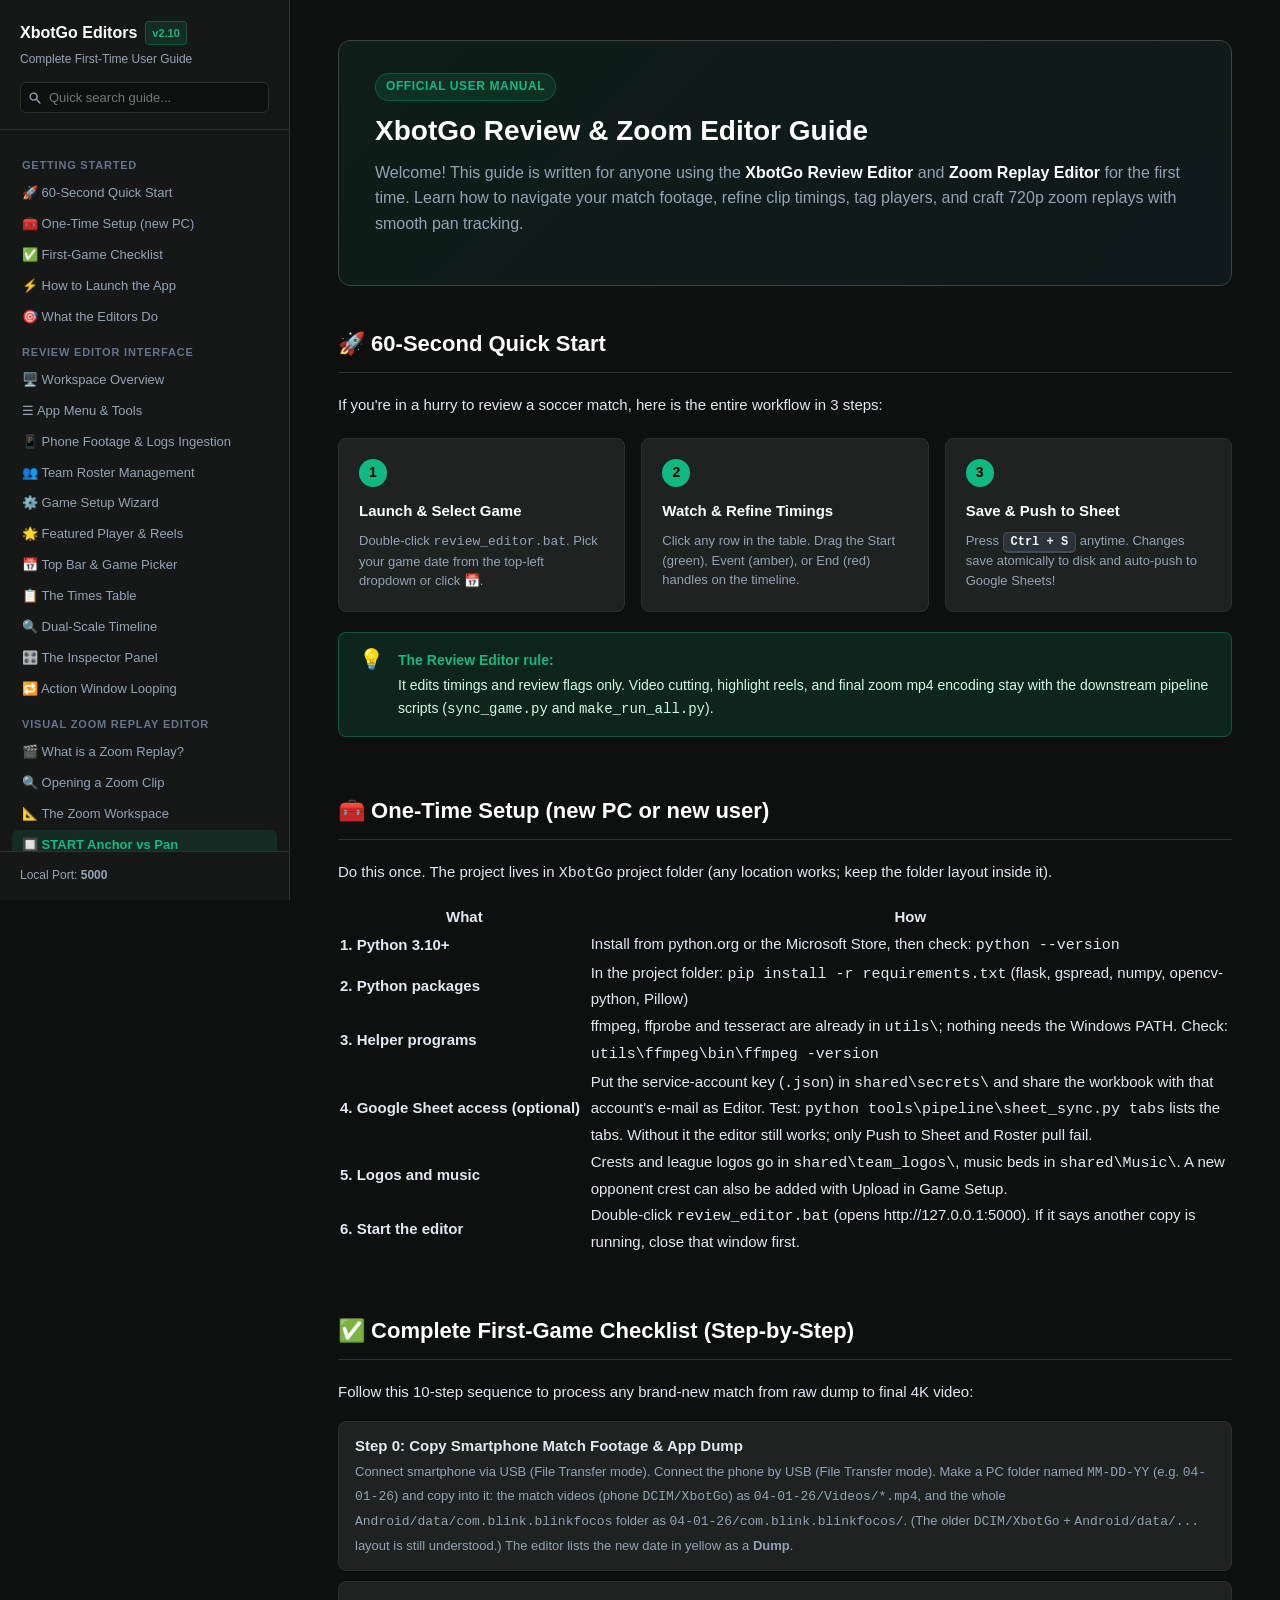
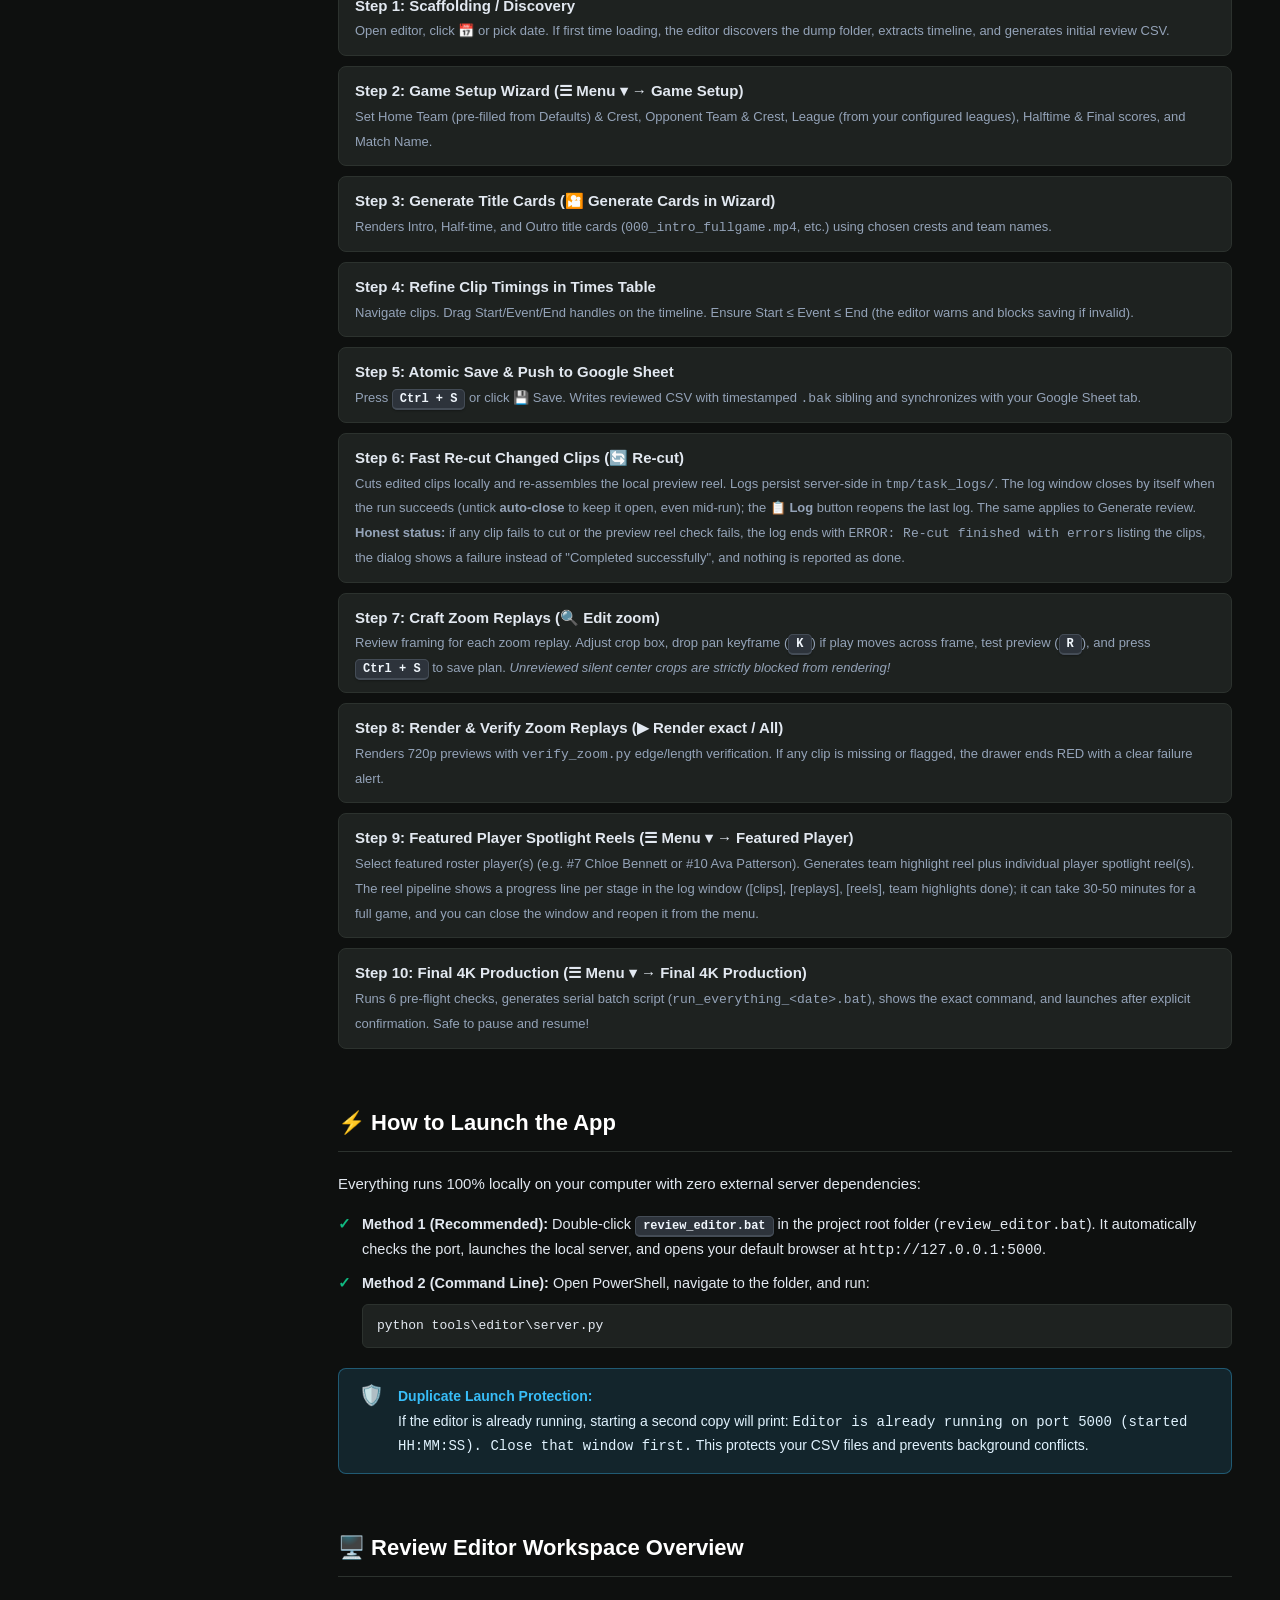
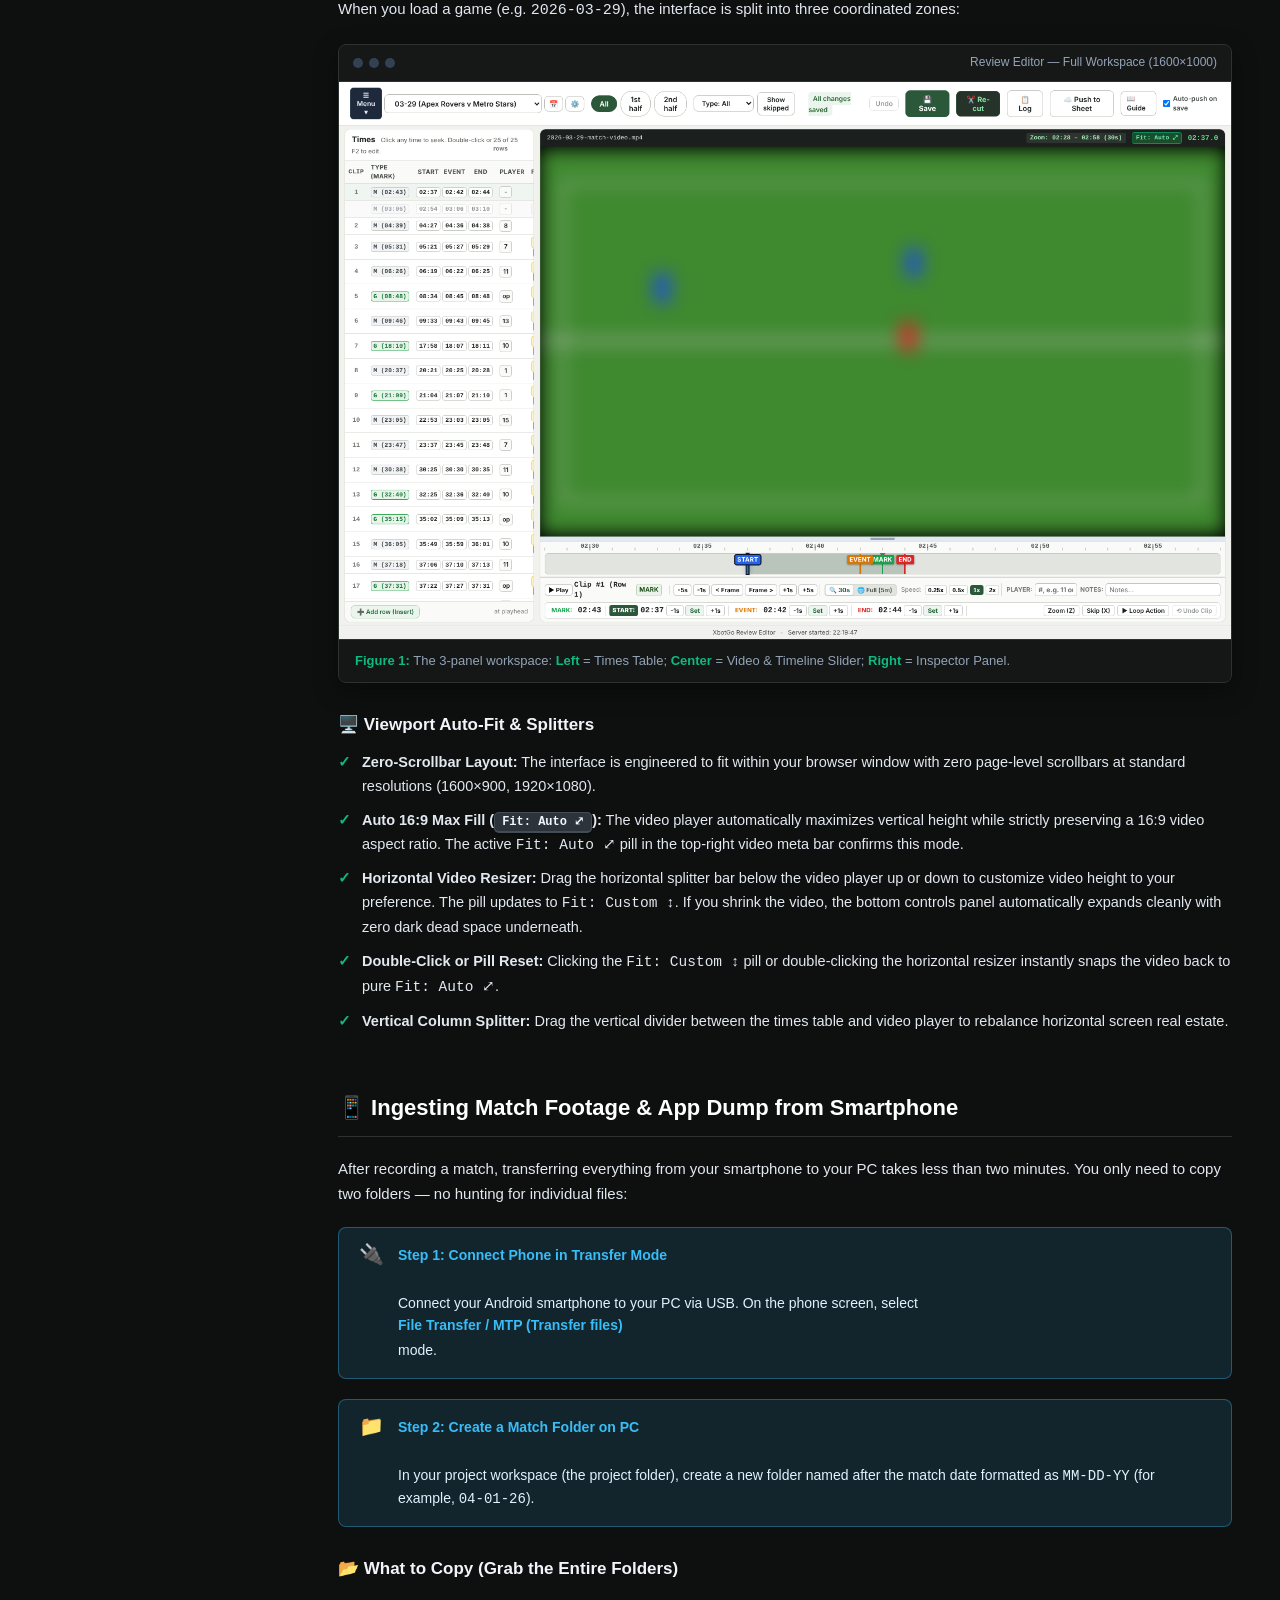
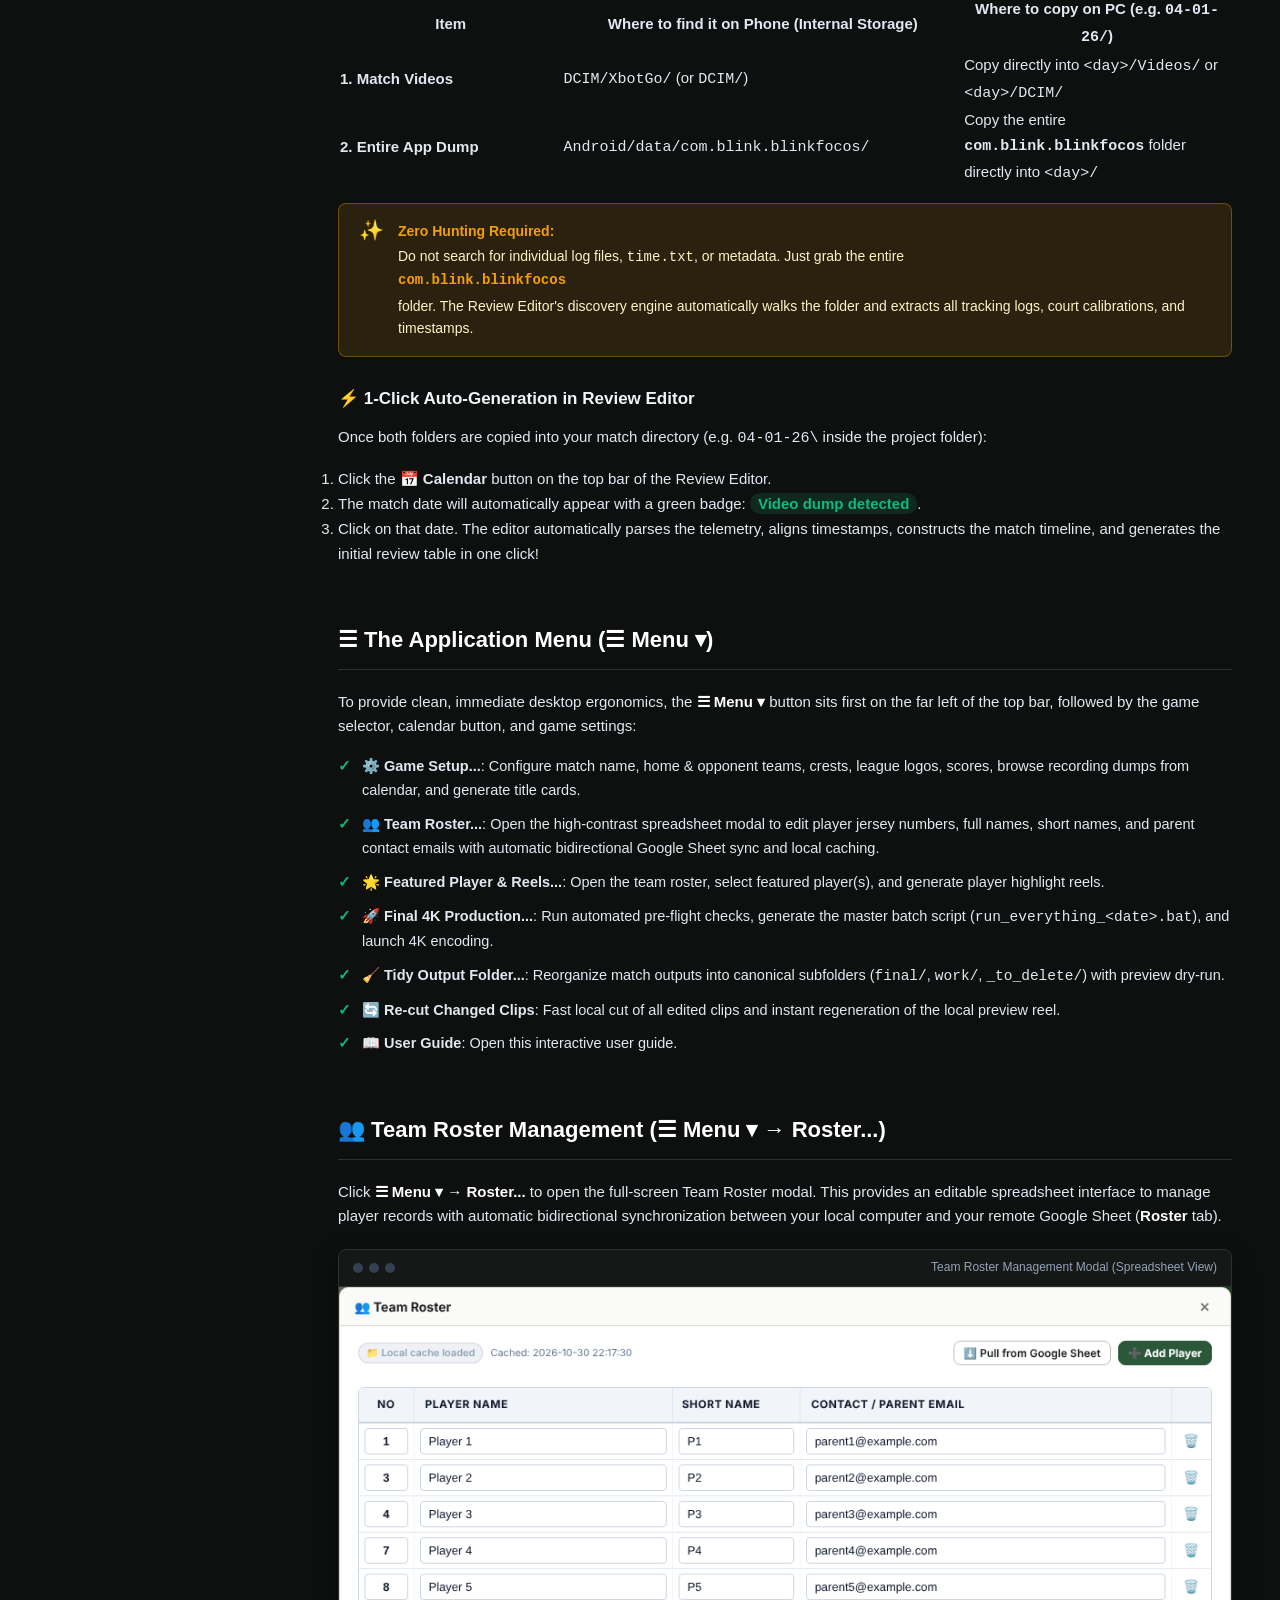
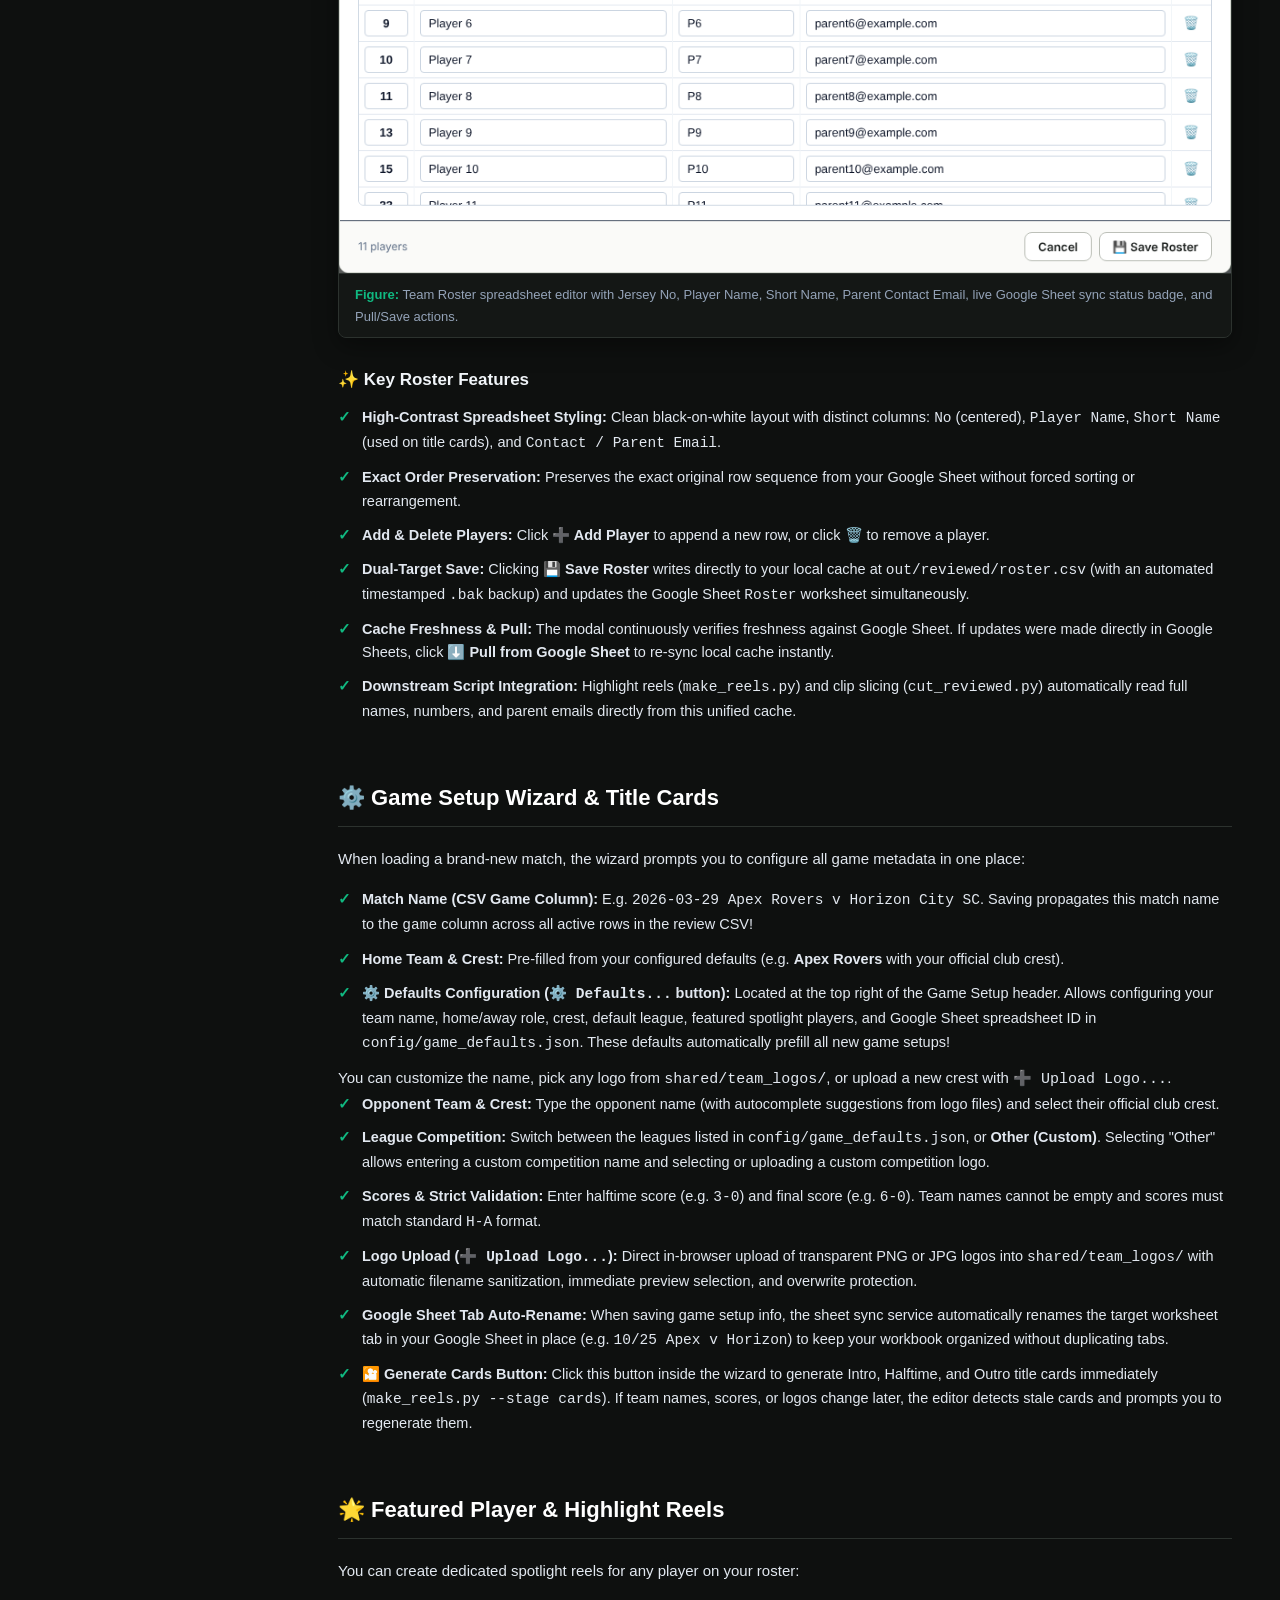
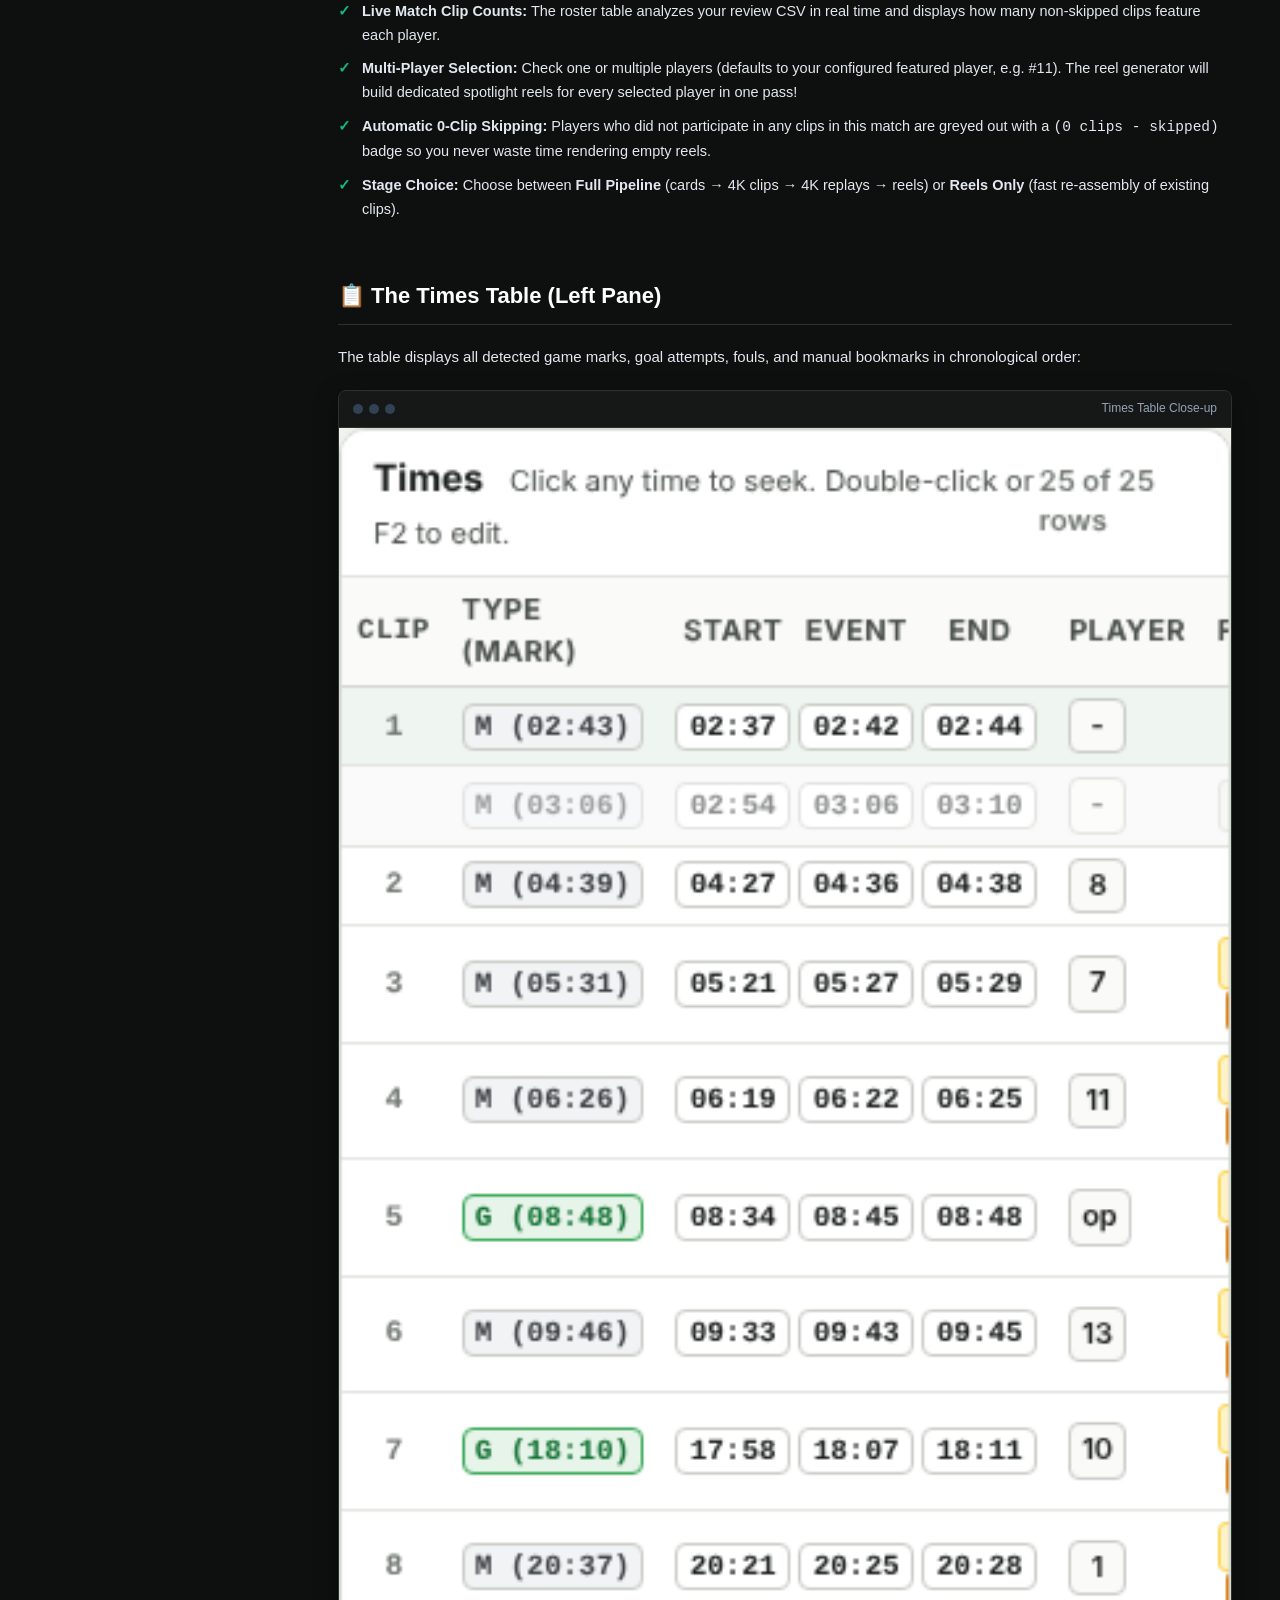
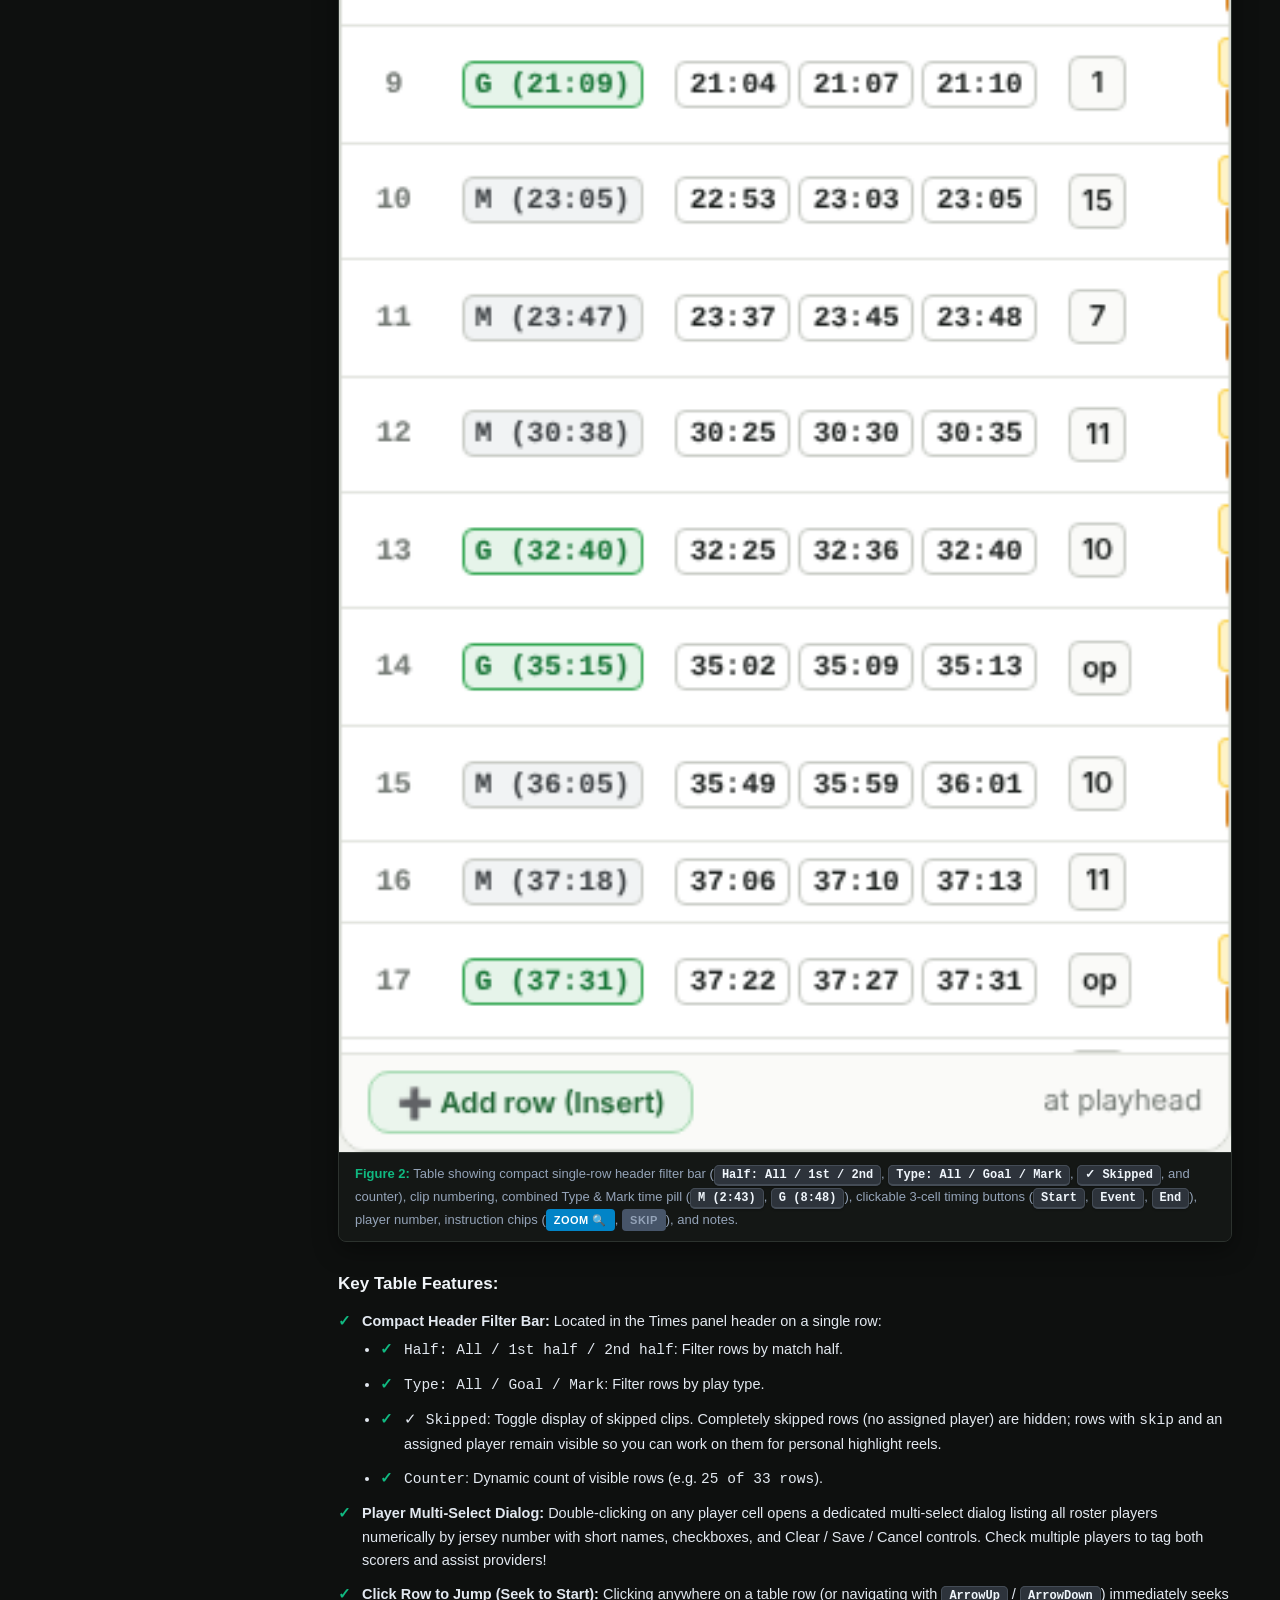
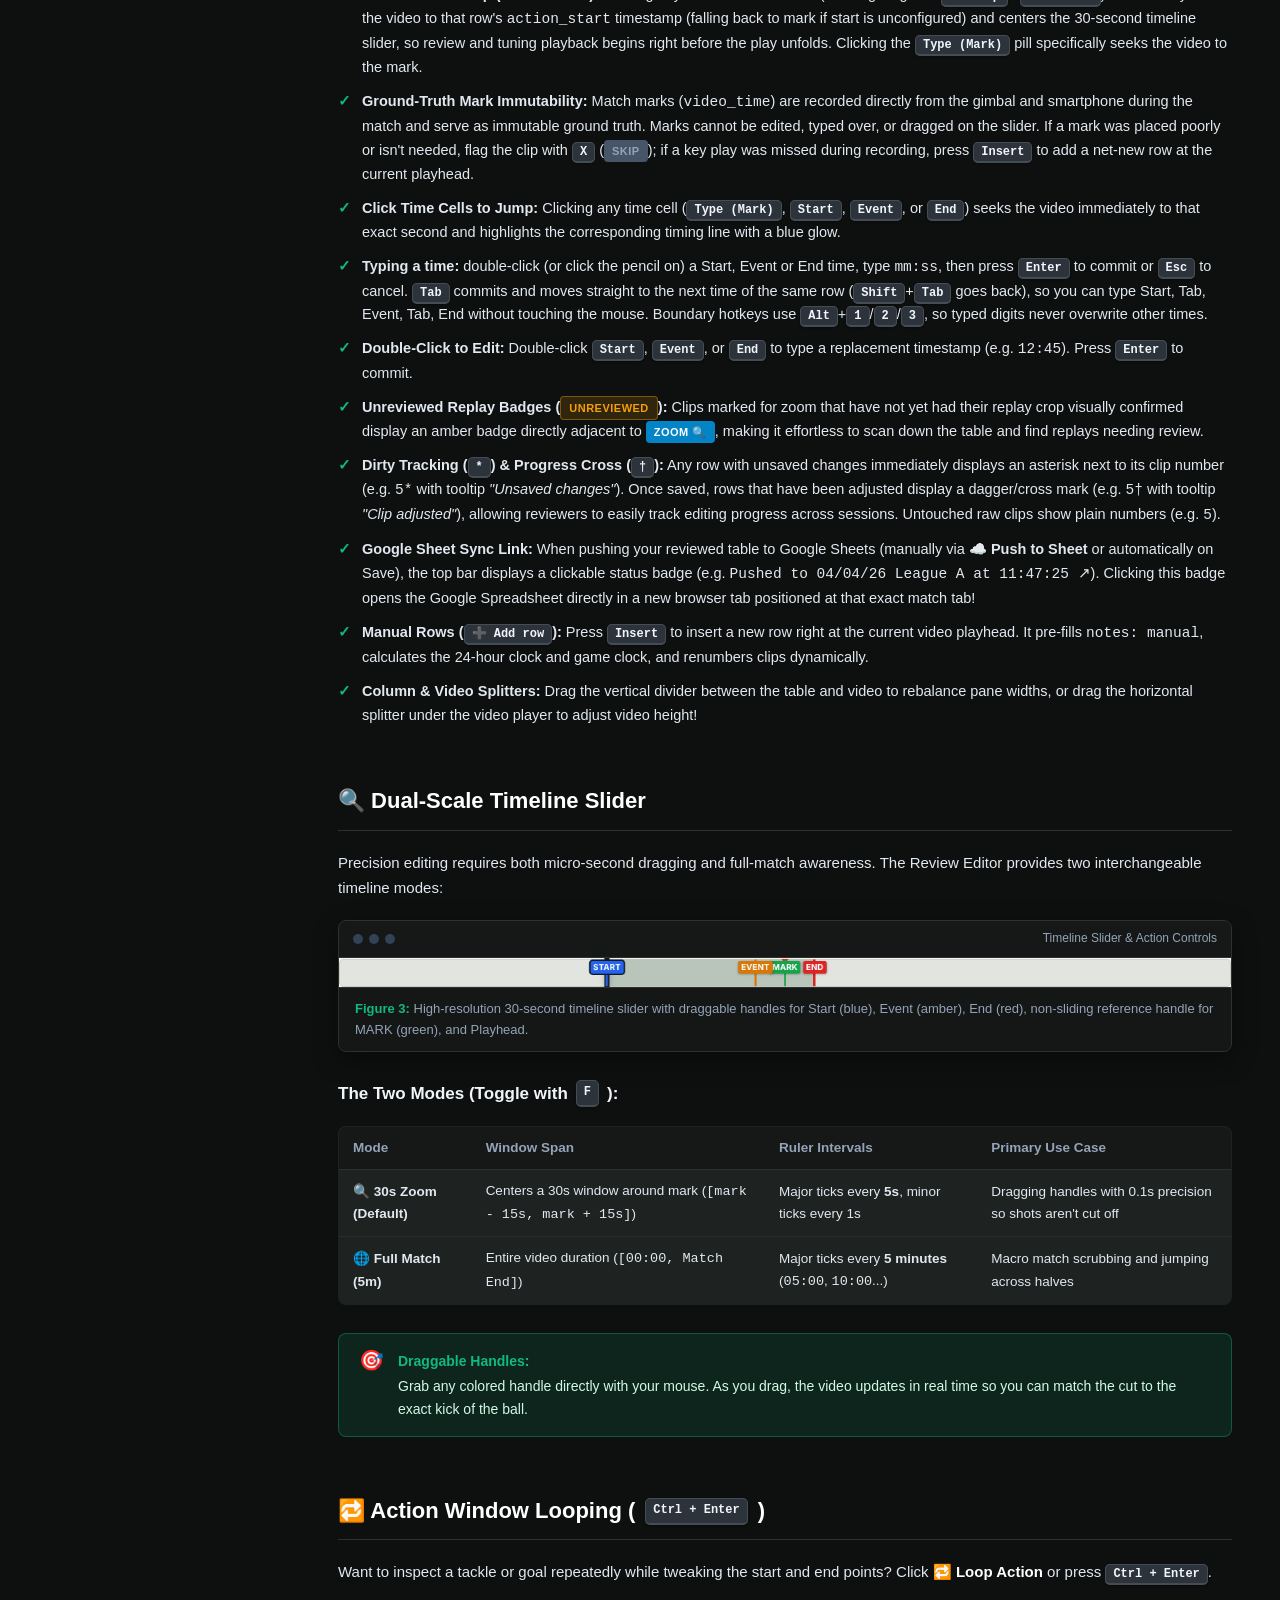
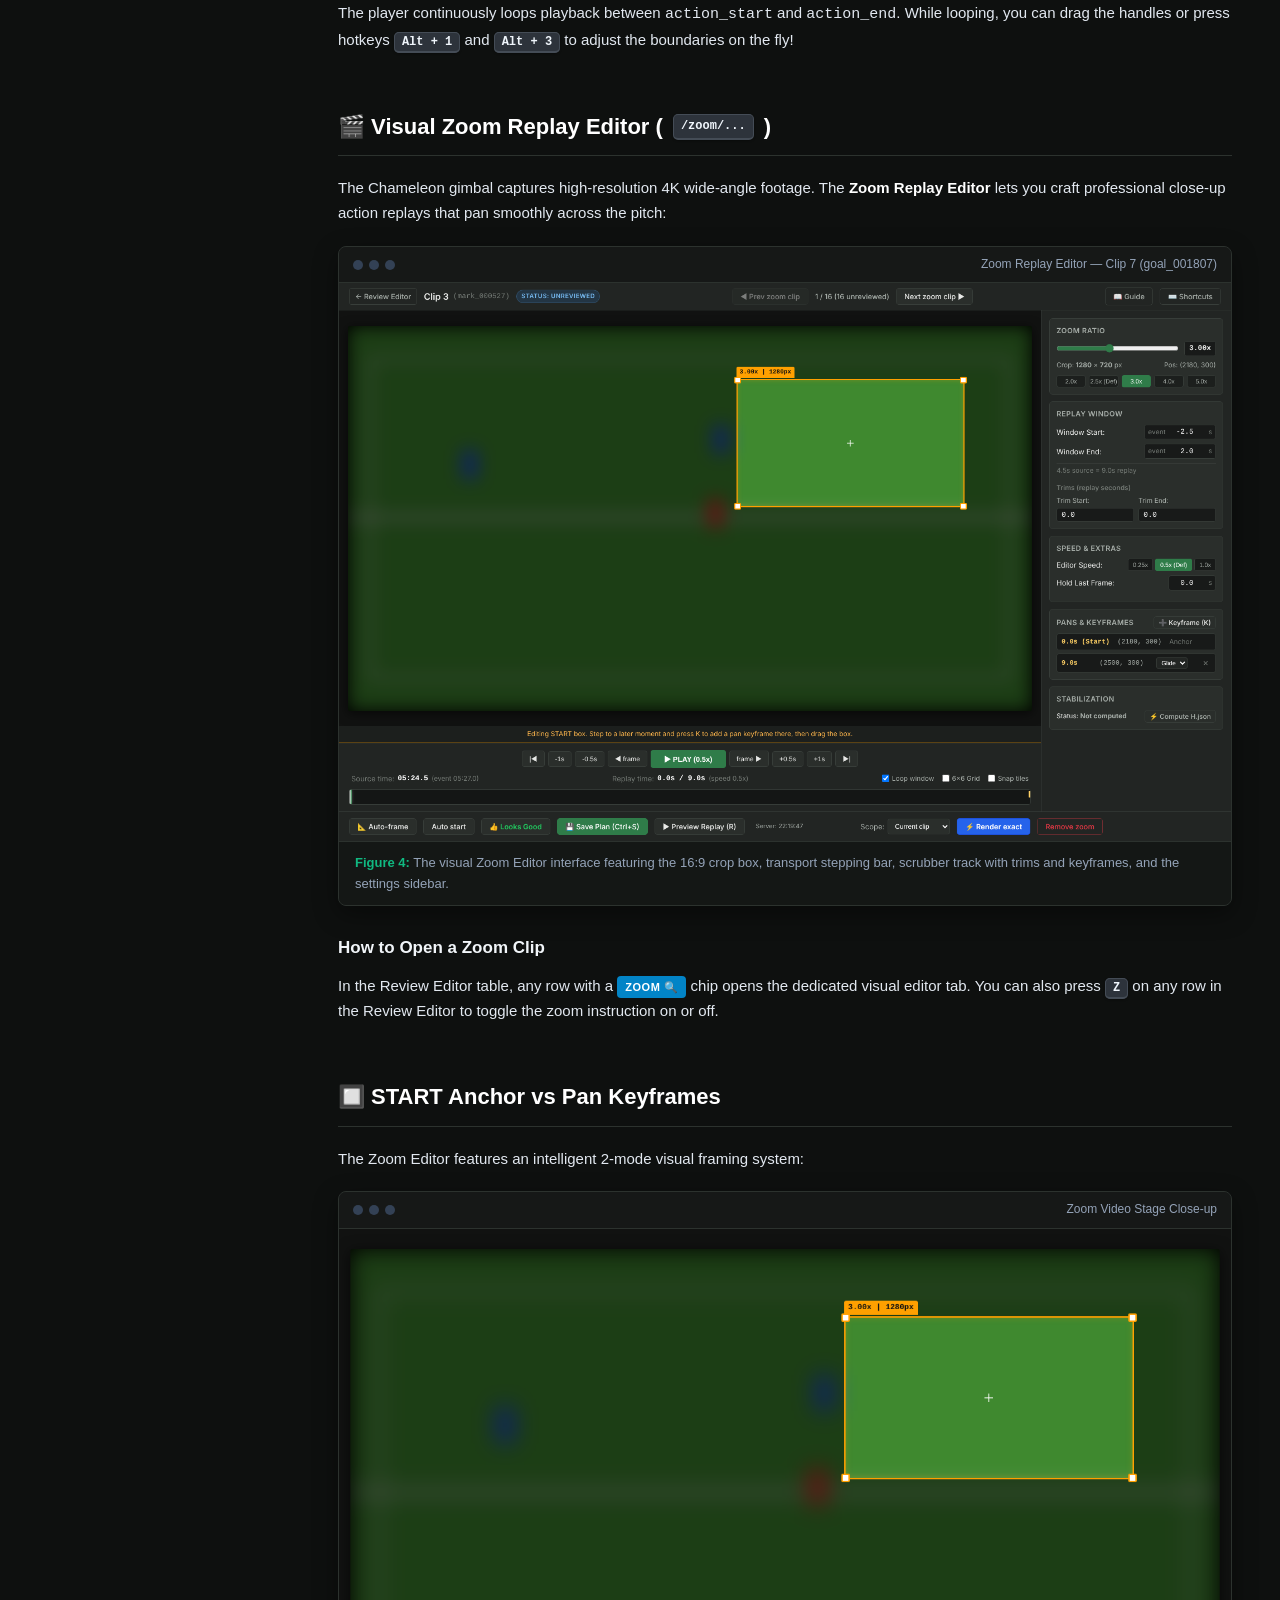
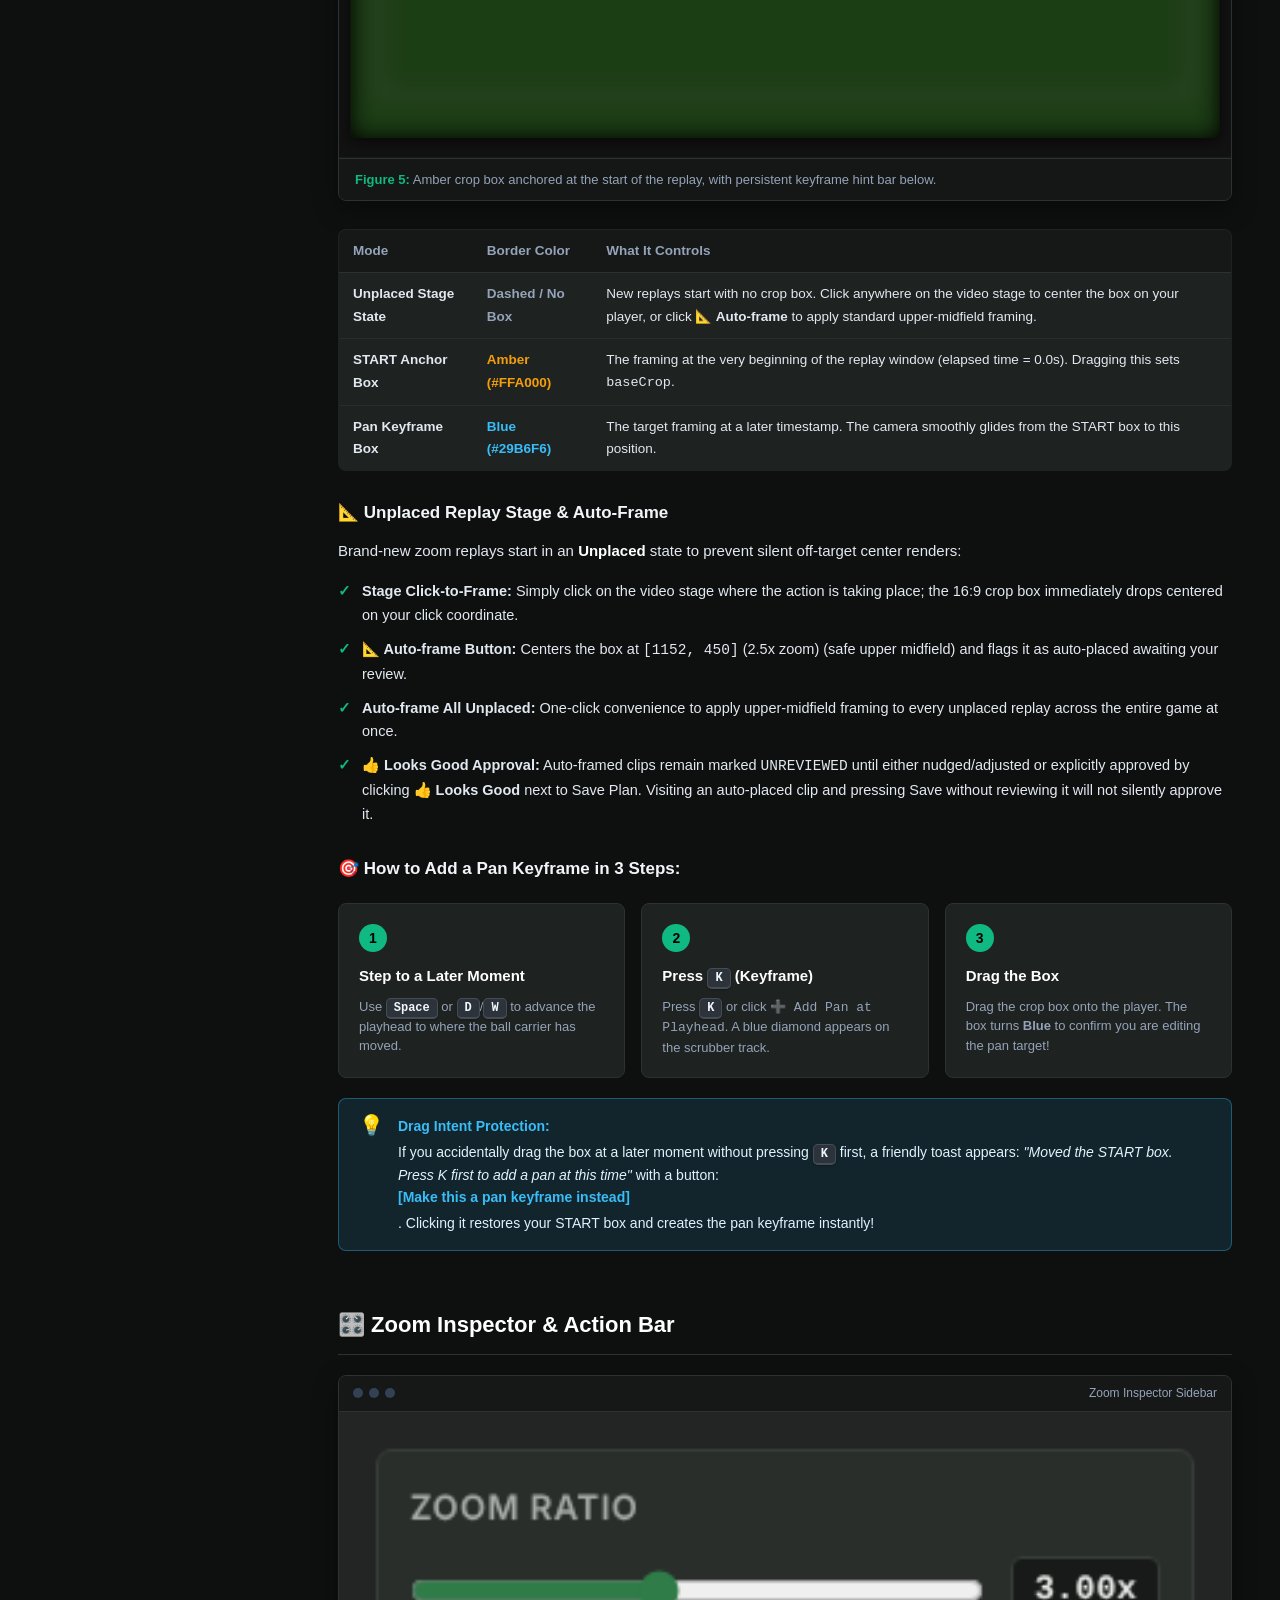
==== commit e3fa8096: "Initial release" ====
--- a/docs/guide/index.html
+++ b/docs/guide/index.html
@@ -607,7 +607,7 @@
         </div>
         <div class="step-card" style="padding:12px 16px;">
           <strong>Step 2: Game Setup Wizard (☰ Menu ▾ → Game Setup)</strong><br>
-          <span style="font-size:13px; color:var(--text-muted);">Set Home Team (pre-filled from Defaults) & Crest, Opponent Team & Crest, League (from your configured leagues), Final & Halftime scores, and Match Name.</span>
+          <span style="font-size:13px; color:var(--text-muted);">Set Home Team (pre-filled from Defaults) & Crest, Opponent Team & Crest, League (from your configured leagues), Halftime & Final scores, and Match Name.</span>
         </div>
         <div class="step-card" style="padding:12px 16px;">
           <strong>Step 3: Generate Title Cards (🎦 Generate Cards in Wizard)</strong><br>
@@ -813,7 +813,7 @@
         <li><strong>⚙️ Defaults Configuration (<code>⚙️ Defaults...</code> button):</strong> Located at the top right of the Game Setup header. Allows configuring your team name, home/away role, crest, default league, featured spotlight players, and Google Sheet spreadsheet ID in <code>config/game_defaults.json</code>. These defaults automatically prefill all new game setups!</li> You can customize the name, pick any logo from <code>shared/team_logos/</code>, or upload a new crest with <code>➕ Upload Logo...</code>.</li>
         <li><strong>Opponent Team & Crest:</strong> Type the opponent name (with autocomplete suggestions from logo files) and select their official club crest.</li>
         <li><strong>League Competition:</strong> Switch between the leagues listed in <code>config/game_defaults.json</code>, or <strong>Other (Custom)</strong>. Selecting "Other" allows entering a custom competition name and selecting or uploading a custom competition logo.</li>
-        <li><strong>Scores & Strict Validation:</strong> Enter final score (e.g. <code>6-0</code>) and halftime score (e.g. <code>3-0</code>). Team names cannot be empty and scores must match standard <code>H-A</code> format.</li>
+        <li><strong>Scores & Strict Validation:</strong> Enter halftime score (e.g. <code>3-0</code>) and final score (e.g. <code>6-0</code>). Team names cannot be empty and scores must match standard <code>H-A</code> format.</li>
         <li><strong>Logo Upload (<code>➕ Upload Logo...</code>):</strong> Direct in-browser upload of transparent PNG or JPG logos into <code>shared/team_logos/</code> with automatic filename sanitization, immediate preview selection, and overwrite protection.</li>
         <li><strong>Google Sheet Tab Auto-Rename:</strong> When saving game setup info, the sheet sync service automatically renames the target worksheet tab in your Google Sheet in place (e.g. <code>10/25 Apex v Horizon</code>) to keep your workbook organized without duplicating tabs.</li>
         <li><strong>🎦 Generate Cards Button:</strong> Click this button inside the wizard to generate Intro, Halftime, and Outro title cards immediately (<code>make_reels.py --stage cards</code>). If team names, scores, or logos change later, the editor detects stale cards and prompts you to regenerate them.</li>
@@ -845,19 +845,29 @@
         </div>
         <img src="images/review_table_detail.png" alt="Times Table Details" class="screenshot-img">
         <div class="screenshot-caption">
-          <strong>Figure 2:</strong> Table showing clip numbering, combined Type & Mark time pill (<kbd>M (2:43)</kbd>, <kbd>G (8:48)</kbd>), clickable 3-cell timing buttons (<kbd>Start</kbd>, <kbd>Event</kbd>, <kbd>End</kbd>), player number, instruction chips (<span class="chip chip-zoom">ZOOM 🔍</span>, <span class="chip chip-skip">SKIP</span>), and notes.
+          <strong>Figure 2:</strong> Table showing compact single-row header filter bar (<kbd>Half: All / 1st / 2nd</kbd>, <kbd>Type: All / Goal / Mark</kbd>, <kbd>✓ Skipped</kbd>, and counter), clip numbering, combined Type & Mark time pill (<kbd>M (2:43)</kbd>, <kbd>G (8:48)</kbd>), clickable 3-cell timing buttons (<kbd>Start</kbd>, <kbd>Event</kbd>, <kbd>End</kbd>), player number, instruction chips (<span class="chip chip-zoom">ZOOM 🔍</span>, <span class="chip chip-skip">SKIP</span>), and notes.
         </div>
       </div>
 
       <h3 class="sub-heading">Key Table Features:</h3>
       <ul class="feature-list">
+        <li><strong>Compact Header Filter Bar:</strong> Located in the Times panel header on a single row:
+          <ul style="margin: 4px 0 8px 18px; list-style: disc;">
+            <li><code>Half: All / 1st half / 2nd half</code>: Filter rows by match half.</li>
+            <li><code>Type: All / Goal / Mark</code>: Filter rows by play type.</li>
+            <li><code>✓ Skipped</code>: Toggle display of skipped clips. Completely skipped rows (no assigned player) are hidden; rows with <code>skip</code> and an assigned player remain visible so you can work on them for personal highlight reels.</li>
+            <li><code>Counter</code>: Dynamic count of visible rows (e.g. <code>25 of 33 rows</code>).</li>
+          </ul>
+        </li>
+        <li><strong>Player Multi-Select Dialog:</strong> Double-clicking on any player cell opens a dedicated multi-select dialog listing all roster players numerically by jersey number with short names, checkboxes, and Clear / Save / Cancel controls. Check multiple players to tag both scorers and assist providers!</li>
         <li><strong>Click Row to Jump (Seek to Start):</strong> Clicking anywhere on a table row (or navigating with <kbd>ArrowUp</kbd> / <kbd>ArrowDown</kbd>) immediately seeks the video to that row's <code>action_start</code> timestamp (falling back to mark if start is unconfigured) and centers the 30-second timeline slider, so review and tuning playback begins right before the play unfolds. Clicking the <kbd>Type (Mark)</kbd> pill specifically seeks the video to the mark.</li>
         <li><strong>Ground-Truth Mark Immutability:</strong> Match marks (<code>video_time</code>) are recorded directly from the gimbal and smartphone during the match and serve as immutable ground truth. Marks cannot be edited, typed over, or dragged on the slider. If a mark was placed poorly or isn't needed, flag the clip with <kbd>X</kbd> (<span class="chip chip-skip">SKIP</span>); if a key play was missed during recording, press <kbd>Insert</kbd> to add a net-new row at the current playhead.</li>
         <li><strong>Click Time Cells to Jump:</strong> Clicking any time cell (<kbd>Type (Mark)</kbd>, <kbd>Start</kbd>, <kbd>Event</kbd>, or <kbd>End</kbd>) seeks the video immediately to that exact second and highlights the corresponding timing line with a blue glow.</li>
-        <li><strong>Typing a time:</strong> double-click (or click the pencil on) a Start, Event or End time, type <code>mm:ss</code>, then press <kbd>Enter</kbd> to commit or <kbd>Esc</kbd> to cancel. <kbd>Tab</kbd> commits and moves straight to the next time of the same row (<kbd>Shift</kbd>+<kbd>Tab</kbd> goes back), so you can type Start, Tab, Event, Tab, End without touching the mouse. Typed digits never trigger the 1/2/3, <kbd>Z</kbd> or <kbd>X</kbd> hotkeys while a time field is open.</li>
+        <li><strong>Typing a time:</strong> double-click (or click the pencil on) a Start, Event or End time, type <code>mm:ss</code>, then press <kbd>Enter</kbd> to commit or <kbd>Esc</kbd> to cancel. <kbd>Tab</kbd> commits and moves straight to the next time of the same row (<kbd>Shift</kbd>+<kbd>Tab</kbd> goes back), so you can type Start, Tab, Event, Tab, End without touching the mouse. Boundary hotkeys use <kbd>Alt</kbd>+<kbd>1</kbd>/<kbd>2</kbd>/<kbd>3</kbd>, so typed digits never overwrite other times.</li>
         <li><strong>Double-Click to Edit:</strong> Double-click <kbd>Start</kbd>, <kbd>Event</kbd>, or <kbd>End</kbd> to type a replacement timestamp (e.g. <code>12:45</code>). Press <kbd>Enter</kbd> to commit.</li>
         <li><strong>Unreviewed Replay Badges (<span class="chip" style="background:rgba(245,158,11,0.15);color:#F59E0B;border:1px solid rgba(245,158,11,0.4);">UNREVIEWED</span>):</strong> Clips marked for zoom that have not yet had their replay crop visually confirmed display an amber badge directly adjacent to <span class="chip chip-zoom">ZOOM 🔍</span>, making it effortless to scan down the table and find replays needing review.</li>
-        <li><strong>Dirty Tracking (<kbd>*</kbd>):</strong> Any row with unsaved changes immediately displays an asterisk next to its clip number (e.g. <code>5*</code>). Saving with <kbd>Ctrl + S</kbd> clears the asterisks.</li>
+        <li><strong>Dirty Tracking (<kbd>*</kbd>) & Progress Cross (<kbd>†</kbd>):</strong> Any row with unsaved changes immediately displays an asterisk next to its clip number (e.g. <code>5*</code> with tooltip <em>"Unsaved changes"</em>). Once saved, rows that have been adjusted display a dagger/cross mark (e.g. <code>5†</code> with tooltip <em>"Clip adjusted"</em>), allowing reviewers to easily track editing progress across sessions. Untouched raw clips show plain numbers (e.g. <code>5</code>).</li>
+        <li><strong>Google Sheet Sync Link:</strong> When pushing your reviewed table to Google Sheets (manually via <strong>☁️ Push to Sheet</strong> or automatically on Save), the top bar displays a clickable status badge (e.g. <code>Pushed to 04/04/26 League A at 11:47:25 ↗</code>). Clicking this badge opens the Google Spreadsheet directly in a new browser tab positioned at that exact match tab!</li>
         <li><strong>Manual Rows (<kbd>➕ Add row</kbd>):</strong> Press <kbd>Insert</kbd> to insert a new row right at the current video playhead. It pre-fills <code>notes: manual</code>, calculates the 24-hour clock and game clock, and renumbers clips dynamically.</li>
         <li><strong>Column & Video Splitters:</strong> Drag the vertical divider between the table and video to rebalance pane widths, or drag the horizontal splitter under the video player to adjust video height!</li>
       </ul>
@@ -921,7 +931,7 @@
         Want to inspect a tackle or goal repeatedly while tweaking the start and end points? Click <strong>🔁 Loop Action</strong> or press <kbd>Ctrl + Enter</kbd>.
       </p>
       <p>
-        The player continuously loops playback between <code>action_start</code> and <code>action_end</code>. While looping, you can drag the handles or press hotkeys <kbd>1</kbd> and <kbd>3</kbd> to adjust the boundaries on the fly!
+        The player continuously loops playback between <code>action_start</code> and <code>action_end</code>. While looping, you can drag the handles or press hotkeys <kbd>Alt + 1</kbd> and <kbd>Alt + 3</kbd> to adjust the boundaries on the fly!
       </p>
     </section>
 
@@ -1058,7 +1068,7 @@
         <li><strong>Window Start Offset:</strong> Sets how many seconds before the event the slow-motion replay begins (default: <code>-2.5s</code>). When you adjust the Start Offset, the START anchor moment shifts in source time. The editor immediately warns you with a toast notification to verify framing and automatically seeks the video playhead to the new start moment so you can confirm or reposition the amber crop box.</li>
         <li><strong>Window End Offset:</strong> Sets how many seconds after the event the replay ends (default: <code>+2.0s</code>). Increase this (e.g. to <code>+3.0s</code>) to capture lingering post-goal celebrations.</li>
         <li><strong>Live Duration Readout:</strong> The sidebar displays a live duration readout (e.g. <code>8.0s source = 16.0s replay</code>) so you immediately see the impact at 0.5x slow-motion.</li>
-        <li><strong>Status Badge Tracking & Stale Detection:</strong> If a replay was previously rendered and you subsequently modify its window offsets, trims, or crop box, the editor immediately marks its status badge as <span style="background:rgba(245, 158, 11, 0.22); color:#F59E0B; padding:2px 8px; border-radius:10px; font-weight:700; border:1px solid rgba(245, 158, 11, 0.55);">RENDERED (stale)</span> in amber. This alerts you that the rendered review file and downstream 4K master are out of date until re-rendered.</li>
+        <li><strong>Status Badge Tracking & Stale Detection:</strong> If a replay was previously rendered and you subsequently modify its window offsets, trims, or crop box, the editor immediately marks its status badge as <span style="background:rgba(245, 158, 11, 0.22); color:#F59E0B; padding:2px 8px; border-radius:10px; font-weight:700; border:1px solid rgba(245, 158, 11, 0.55);">RENDERED (stale)</span> in amber with an informative hover tooltip detailing the exact changes (e.g. <em>"Framing modified: crop geometry differs from render"</em>). The <strong>Save Plan</strong> button also changes to amber when unsaved modifications exist, switching to green once saved.</li>
       </ul>
 
       <h3 class="sub-heading" id="zoom-preview">▶️ Instant Replay Preview (<kbd>R</kbd>)</h3>
@@ -1095,7 +1105,7 @@
       </div>
 
       <p>
-        The app executes the 720p render in the background and opens the docked <strong>Streaming Log Drawer</strong>. When finished, it automatically runs <code>verify_zoom.py</code> and flashes a green <span style="background:#1B432C; color:#72E098; padding:2px 8px; border-radius:4px; font-weight:700;">PASS: 1 checked, 0 flagged</span> badge. You can click <strong>🎬 Watch Final Replay</strong> to watch the finished mp4 in-page!
+        The app executes the 720p render in the background using default 15-frame ORB homography temporal smoothing to eliminate camera wobble (set environment variable <code>XB_HSMOOTH=1</code> to disable smoothing for testing or baseline comparisons), and opens the docked <strong>Streaming Log Drawer</strong> (which auto-closes upon success). When finished, it automatically runs <code>verify_zoom.py</code> and flashes a green <span style="background:#1B432C; color:#72E098; padding:2px 8px; border-radius:4px; font-weight:700;">PASS: 1 checked, 0 flagged</span> badge. You can click <strong>⚡ View preview</strong> to watch the finished mp4 looping continuously inside an in-page HTML5 preview player!
       </p>
 
       <h3 class="sub-heading" id="zoom-remove-restore">↩️ Remove & Restore Zoom (Undo Safety)</h3>
@@ -1134,14 +1144,14 @@
         <div class="step-card">
           <div class="step-num">2</div>
           <div class="step-title">🔍 Dry Run Verification</div>
-          <div class="step-desc">Click <strong>🔍 Dry Run</strong> to simulate batch generation and verify every command line without invoking ffmpeg.</div>
+          <div class="step-desc">Click <strong>🔍 Dry Run</strong> to simulate batch generation and verify every stage command line without invoking ffmpeg. Alternatively, click <strong>⚙️ Generate scripts for manual run</strong> in the modal footer to generate cross-platform runners (<code>.bat</code> on Windows, <code>.sh</code> on Linux/macOS) along with <code>.args.json</code> for independent terminal execution.</div>
           <div class="step-desc" style="margin-top:6px; font-size:13px;">
           <strong>What the run file is:</strong> <code>run_everything_&lt;date&gt;.bat</code> is only a one-line launcher for <code>tools\pipeline\run_everything.py</code> (title cards → full game → 4K clips/replays/reels → output check). The Python runner does the work, skips finished pieces, and writes <code>run_everything_&lt;date&gt;.log</code>, which ends with <code>ALL OK</code> when every check passes. Press <strong>Start</strong> again after a Cancel or restart and it resumes where it stopped.</div>
         </div>
         <div class="step-card">
           <div class="step-num">3</div>
           <div class="step-title">Typed "START" Confirmation</div>
-          <div class="step-desc">Type <code>START</code> to unlock the launch button, guaranteeing no accidental multi-hour encoding runs.</div>
+          <div class="step-desc">Type <code>START</code> to unlock the launch button as soon as pre-flight checks pass. Pre-generating batch scripts is not required — the server automatically creates any missing runner scripts on the fly upon launch.</div>
         </div>
         <div class="step-card">
           <div class="step-num">4</div>
@@ -1185,23 +1195,38 @@
             <td>Play / Pause 0.5x slow-motion preview</td>
           </tr>
           <tr>
-            <td><kbd>1</kbd></td>
+            <td><kbd>Alt + 1</kbd></td>
             <td>Set <code>action_start</code> at playhead</td>
             <td>—</td>
           </tr>
           <tr>
-            <td><kbd>2</kbd></td>
+            <td><kbd>Alt + 2</kbd></td>
             <td>Set <code>event</code> at playhead</td>
             <td>—</td>
           </tr>
           <tr>
-            <td><kbd>3</kbd></td>
+            <td><kbd>Alt + 3</kbd></td>
             <td>Set <code>action_end</code> at playhead</td>
             <td>—</td>
           </tr>
           <tr>
             <td><kbd>Ctrl + Enter</kbd></td>
             <td>Toggle <strong>Action Window Loop</strong></td>
+            <td>—</td>
+          </tr>
+          <tr>
+            <td><kbd>Ctrl</kbd> / <kbd>Shift</kbd> + Wheel</td>
+            <td><strong>Zoom video in / out</strong> (focal zoom centered at cursor)</td>
+            <td>—</td>
+          </tr>
+          <tr>
+            <td>Click &amp; Drag (zoomed)</td>
+            <td><strong>Pan / Drag video</strong> to inspect any field area or player</td>
+            <td>—</td>
+          </tr>
+          <tr>
+            <td>Double-click / <kbd>0</kbd></td>
+            <td>Reset video zoom to 1.0x (centered)</td>
             <td>—</td>
           </tr>
           <tr>
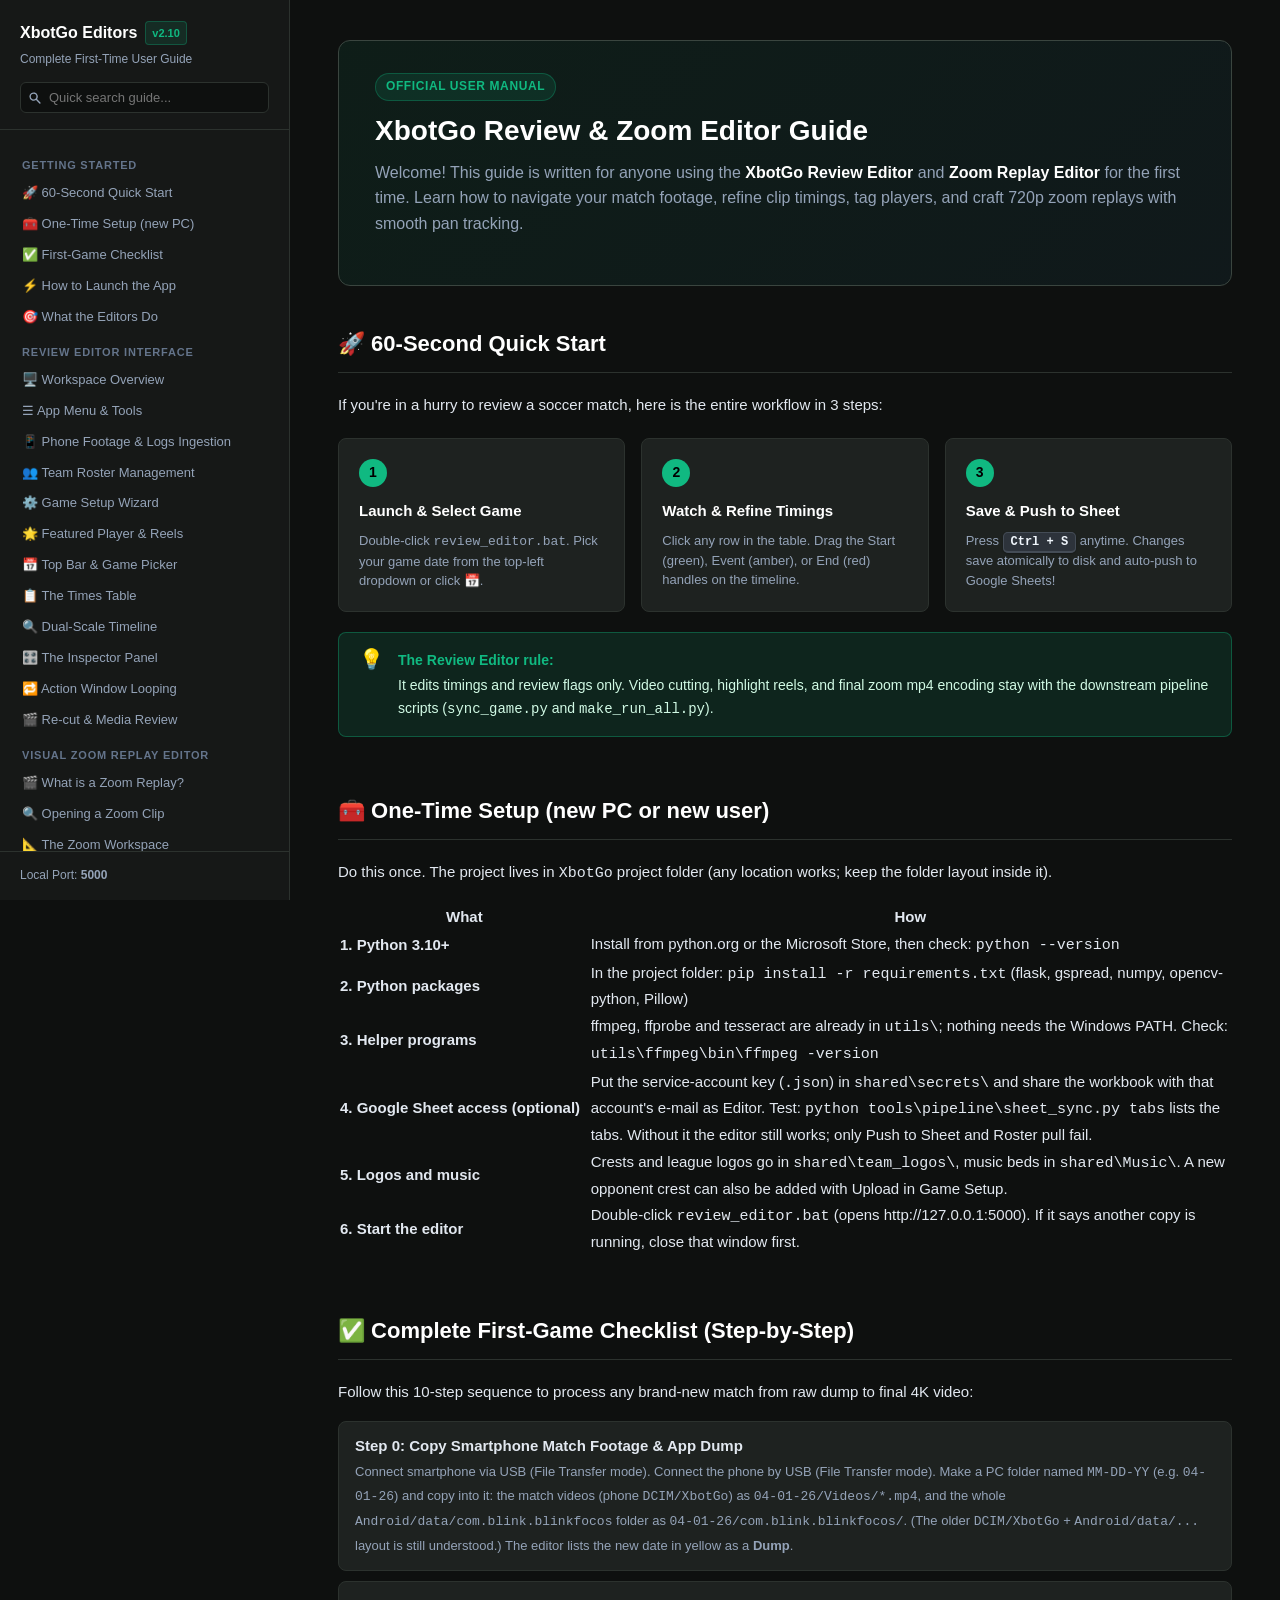
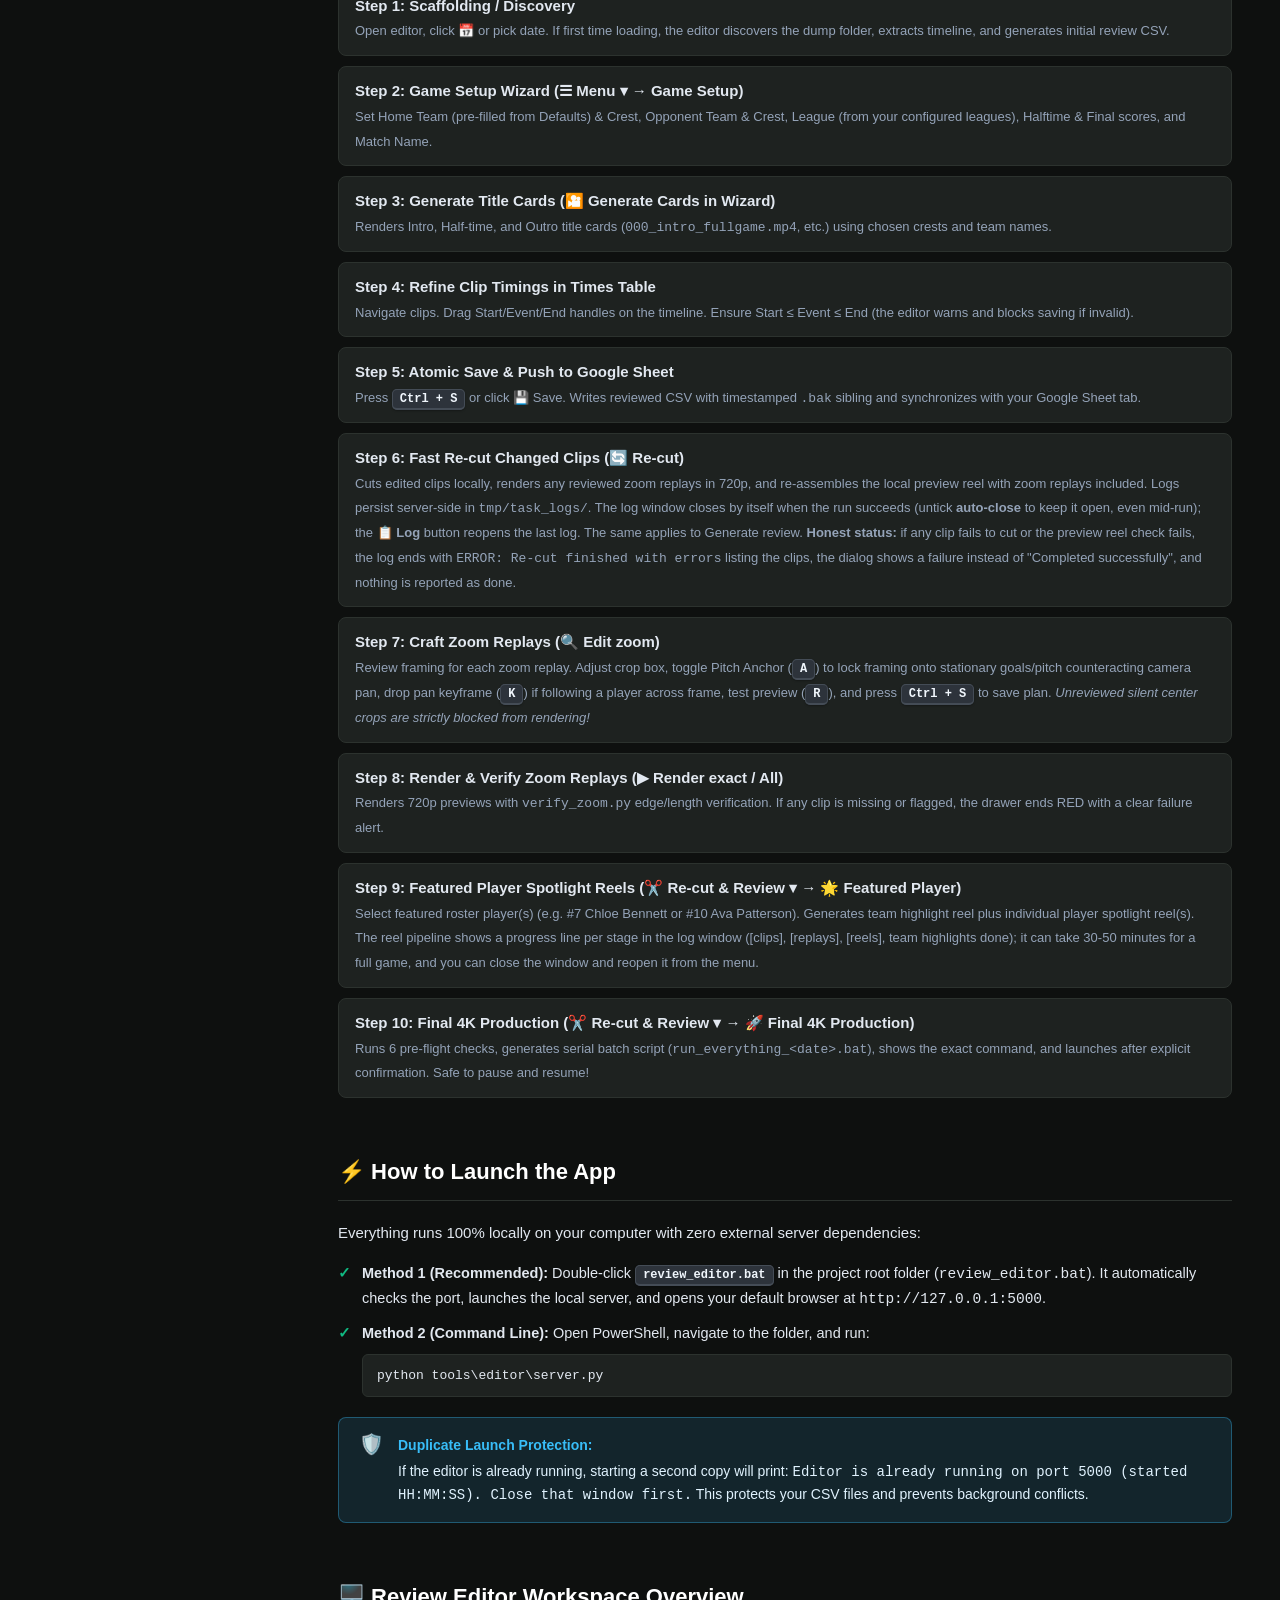
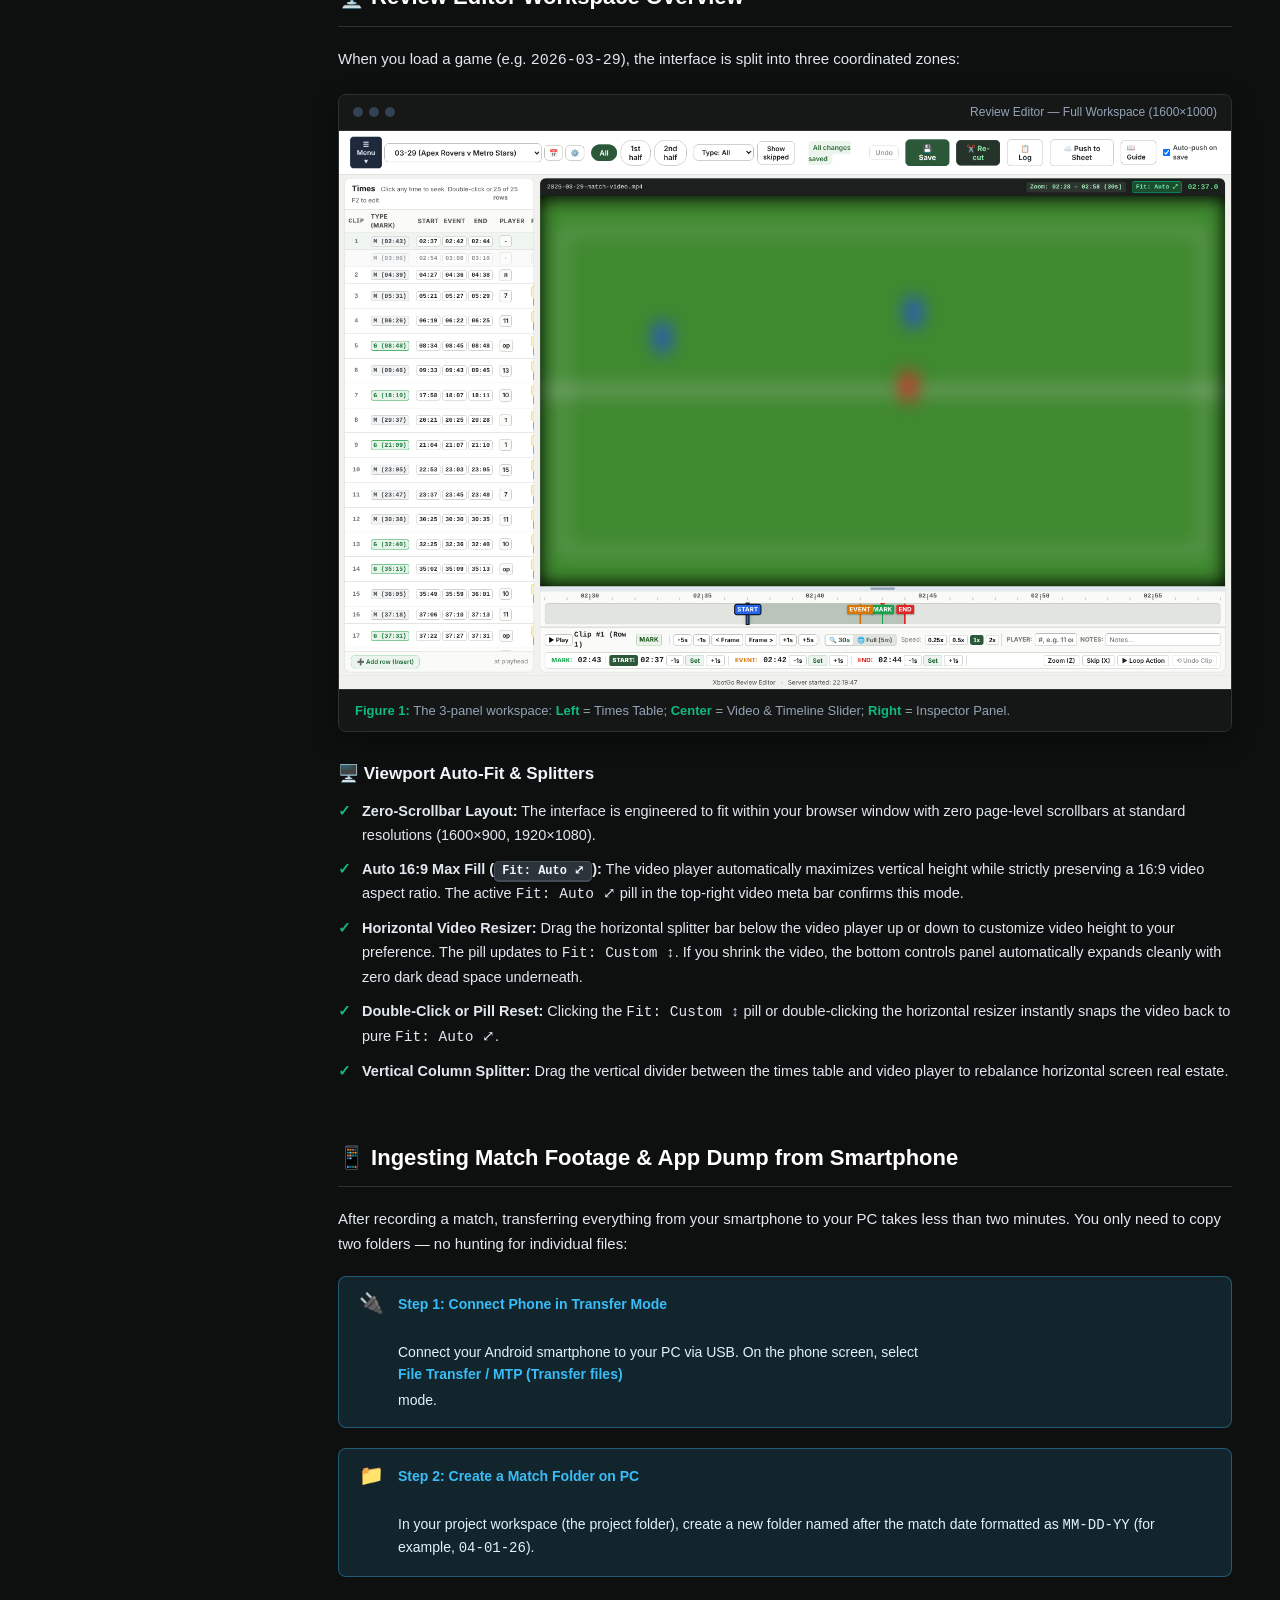
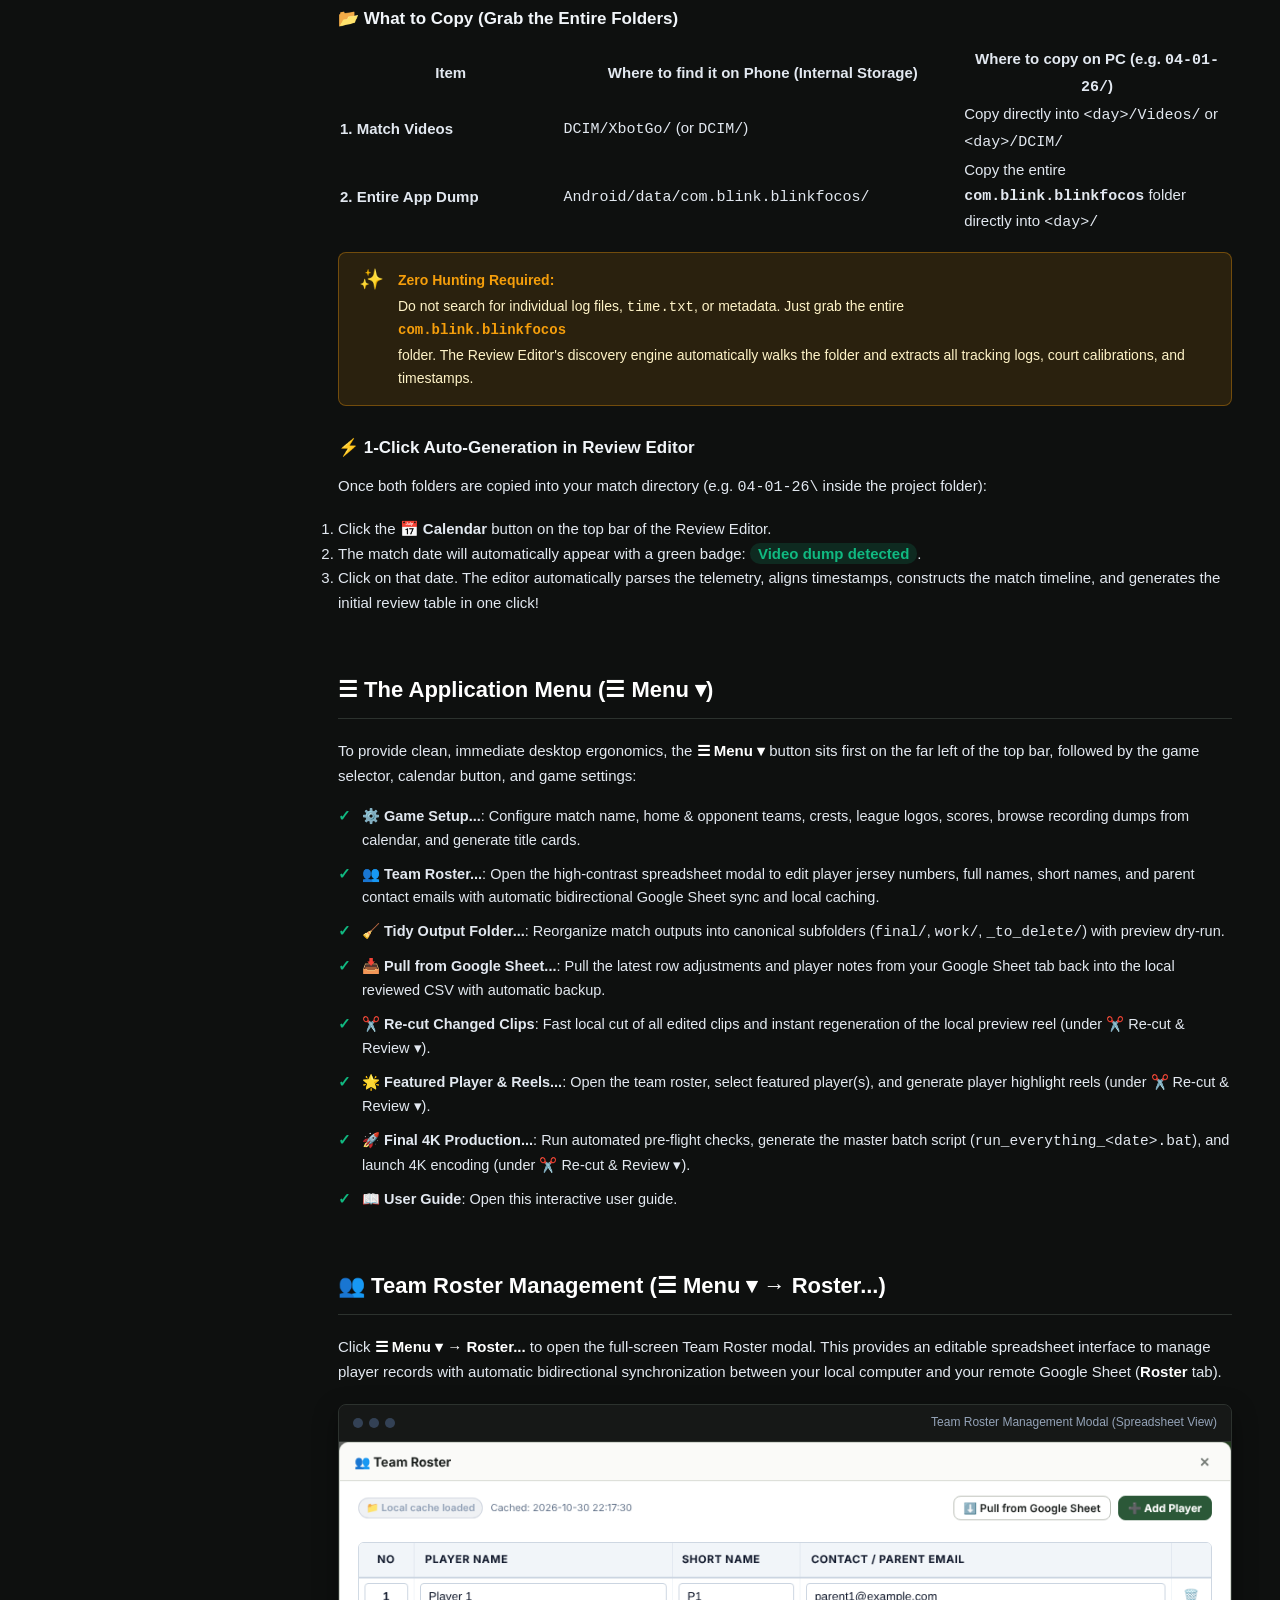
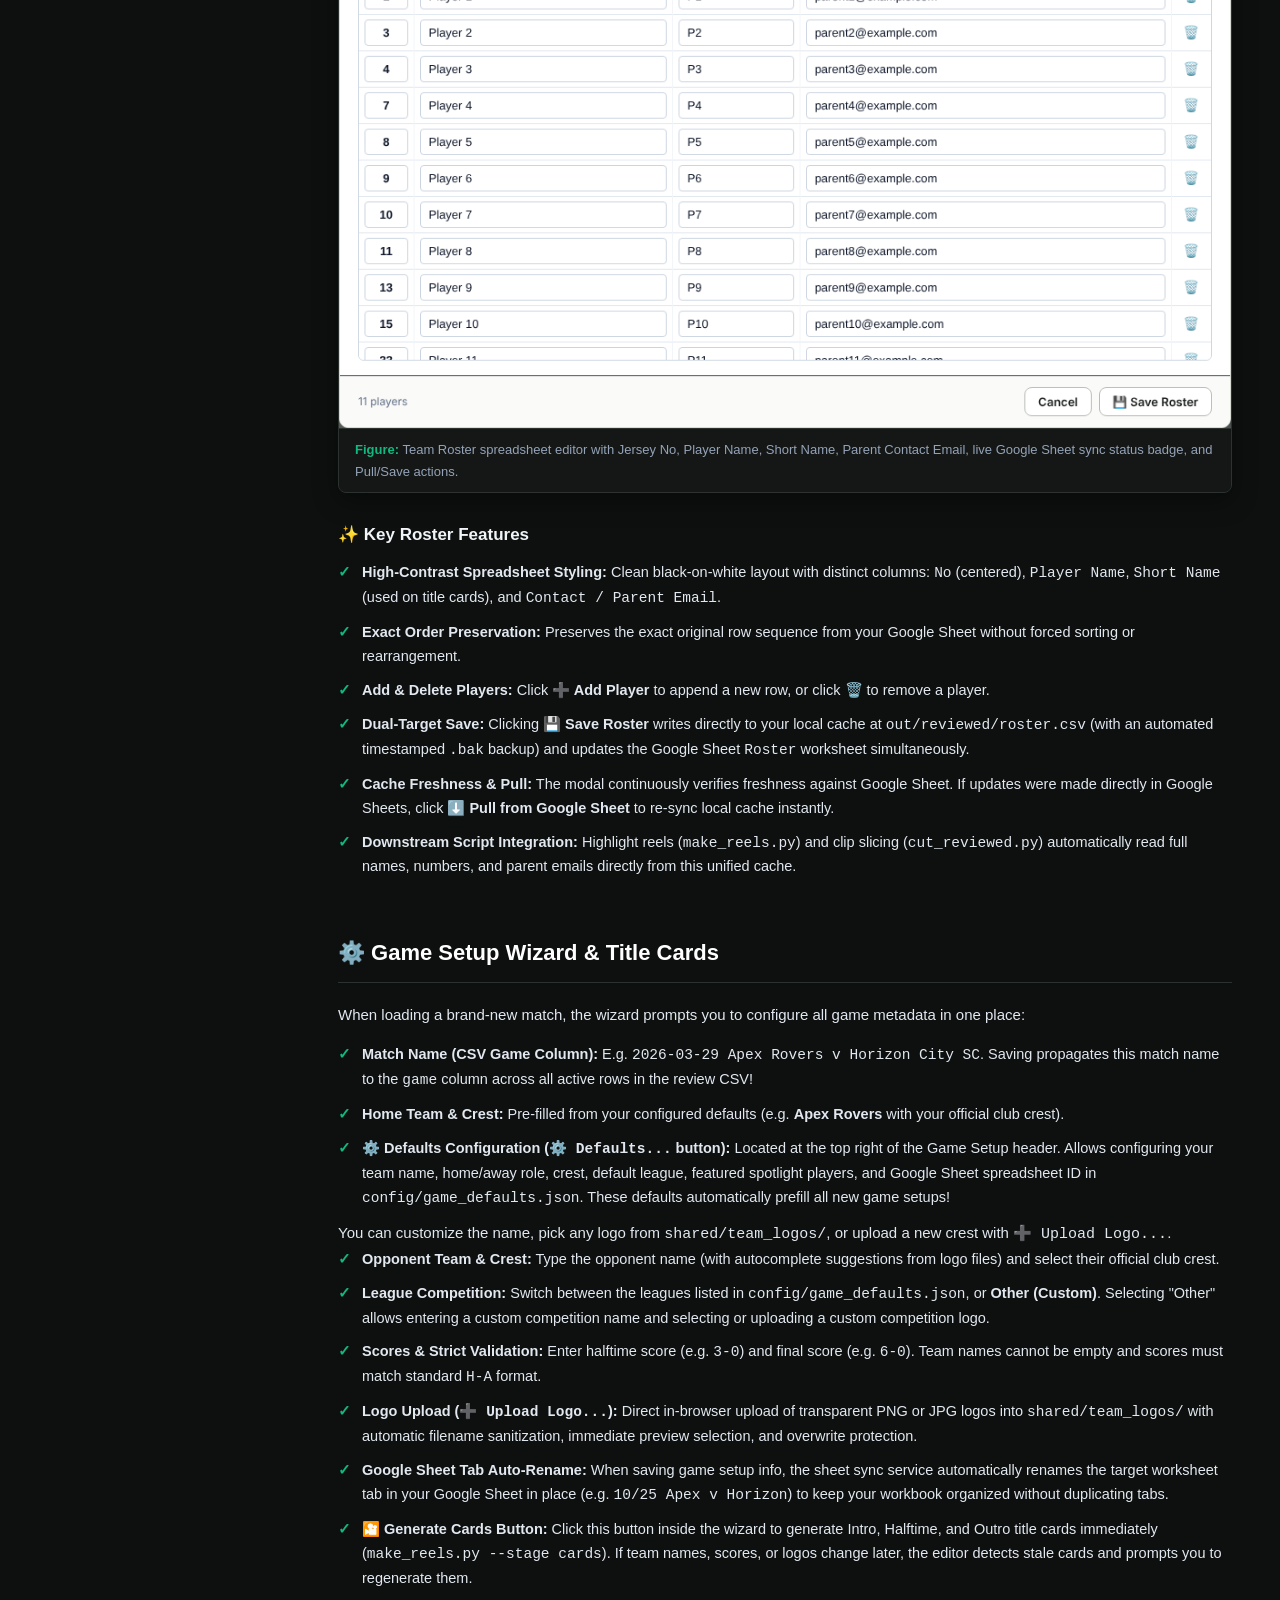
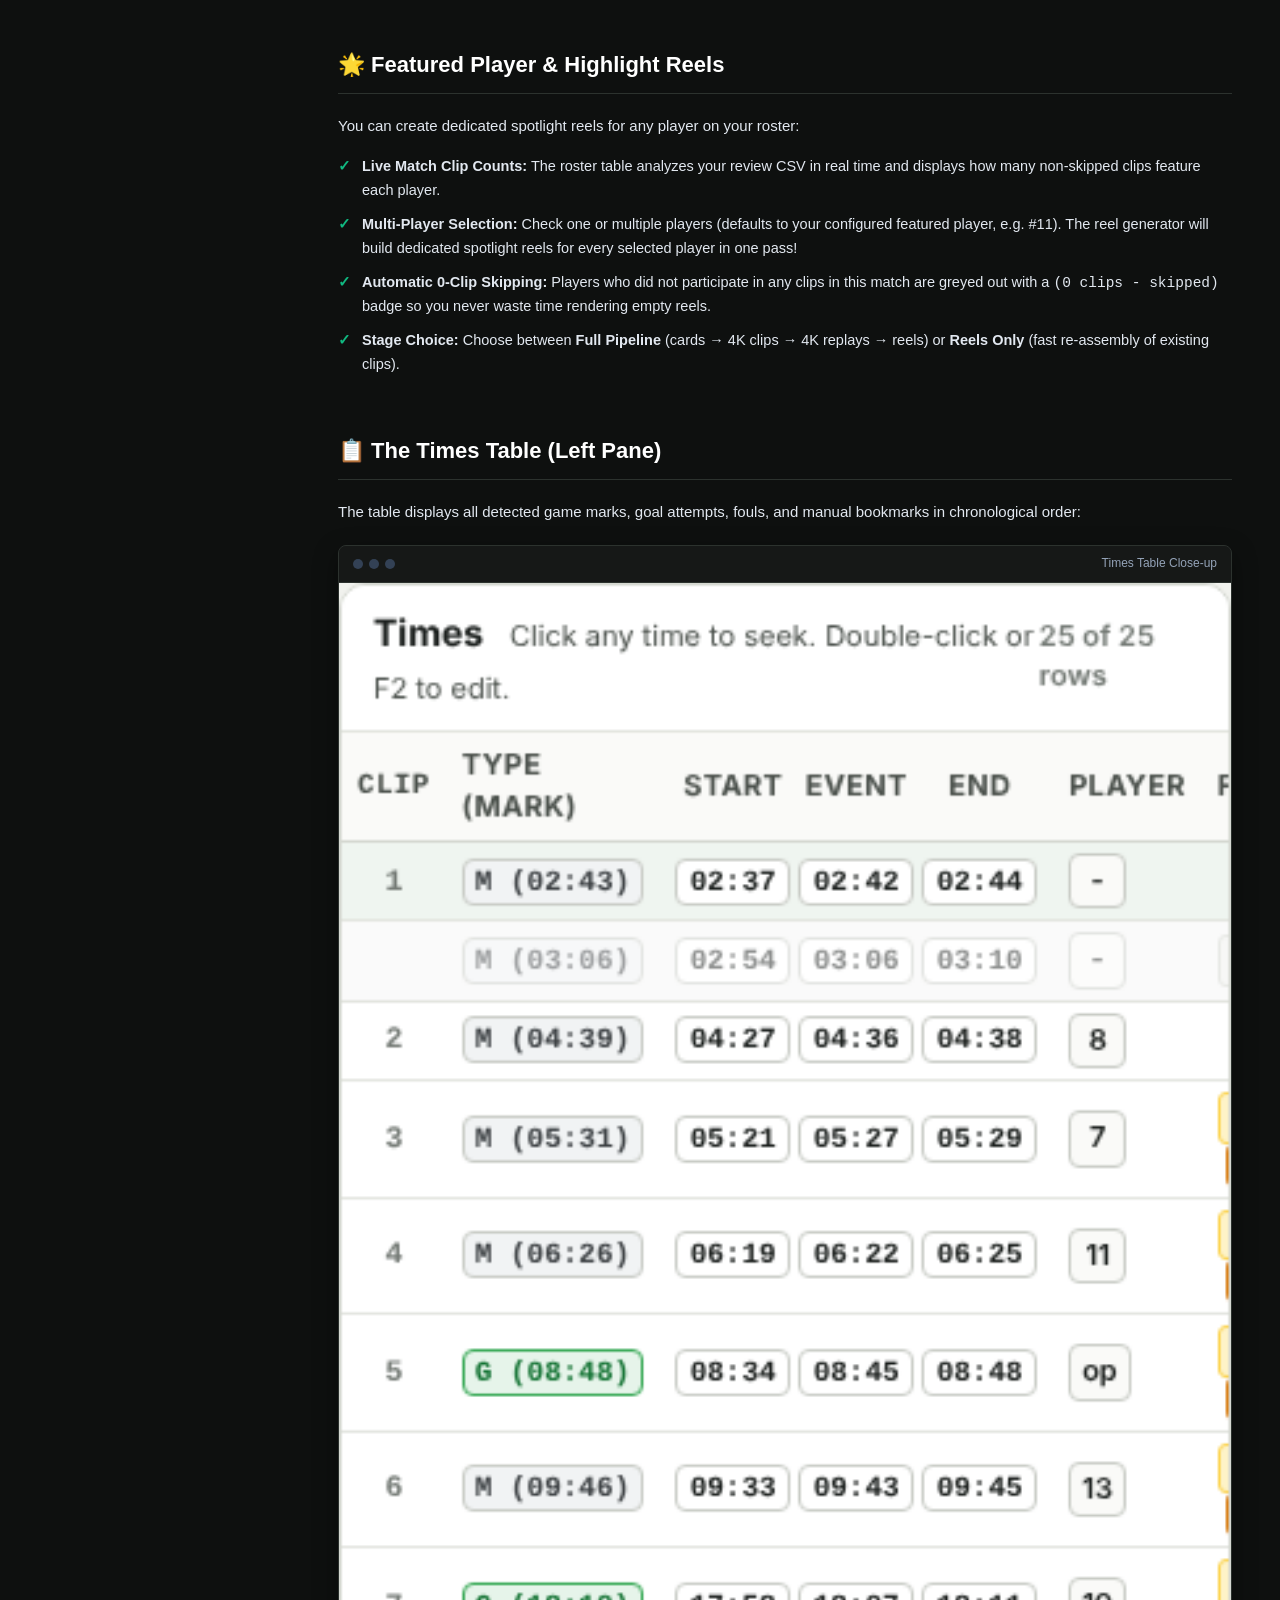
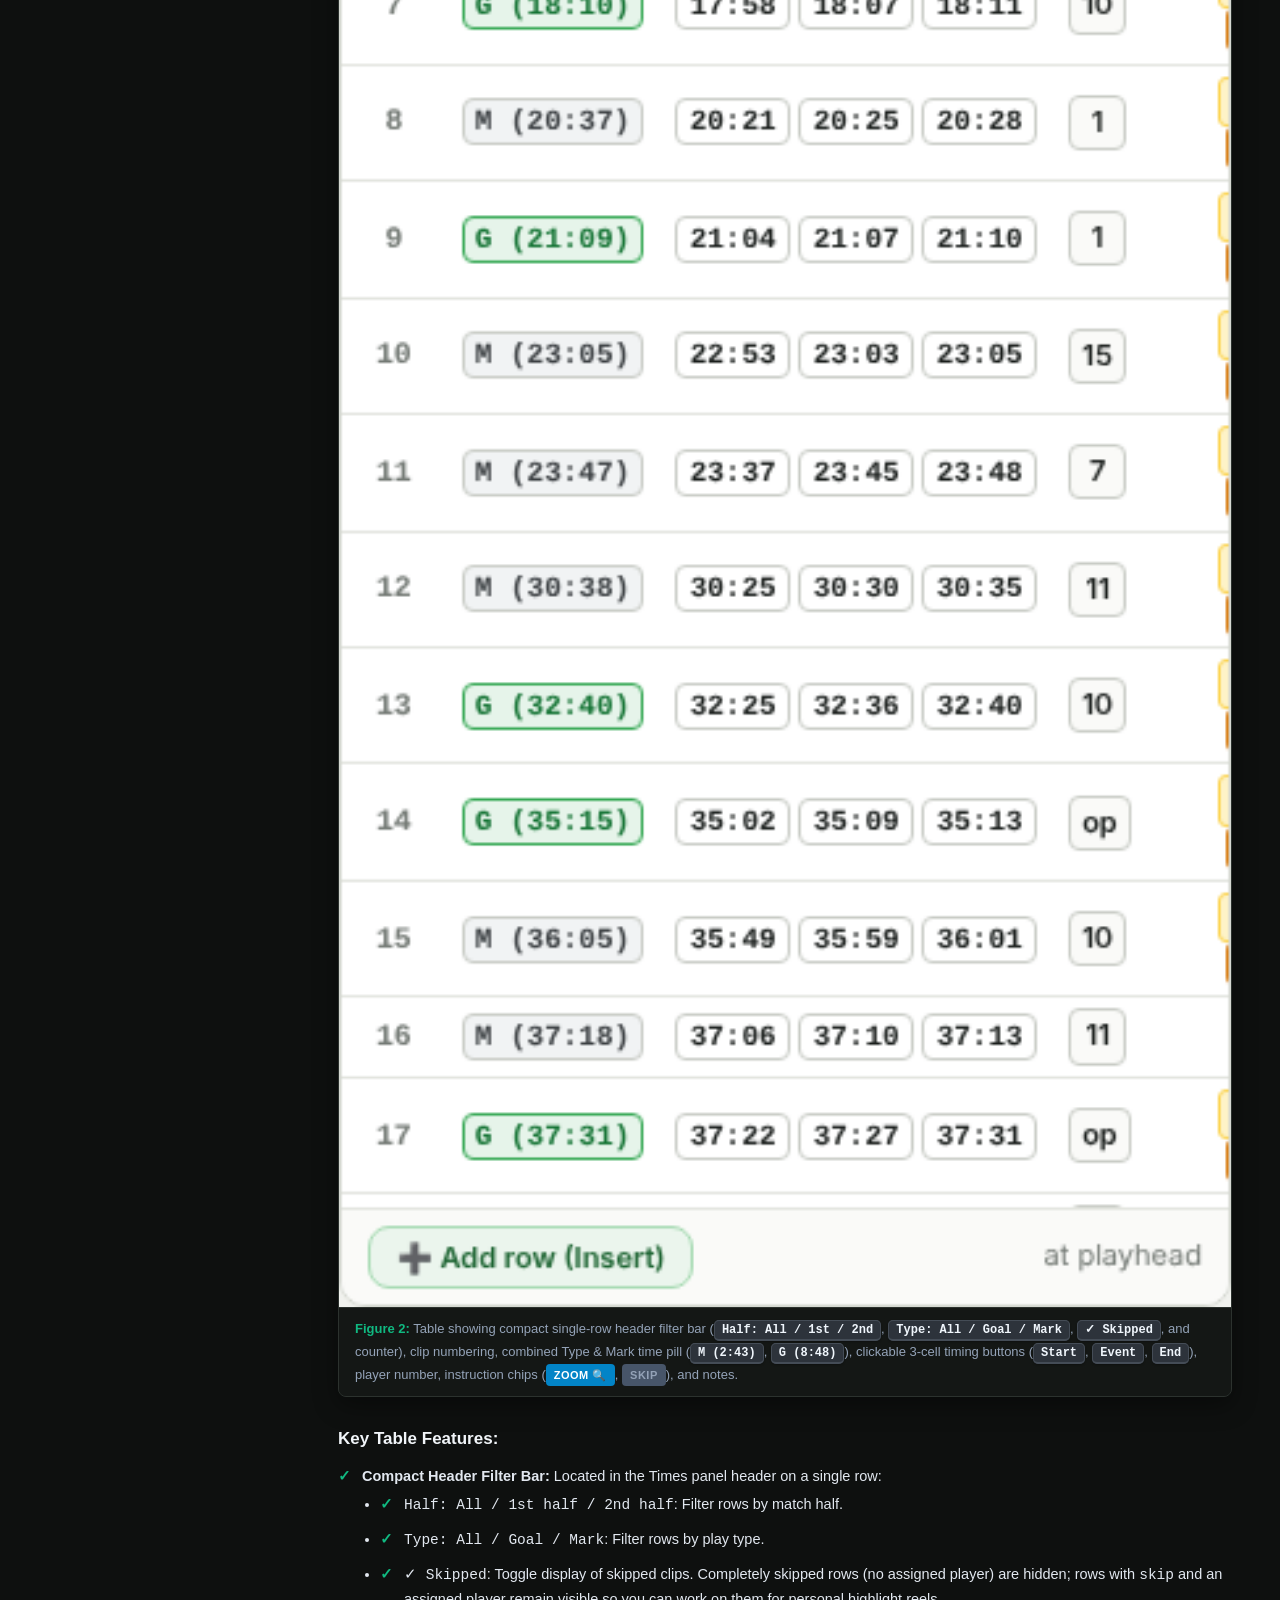
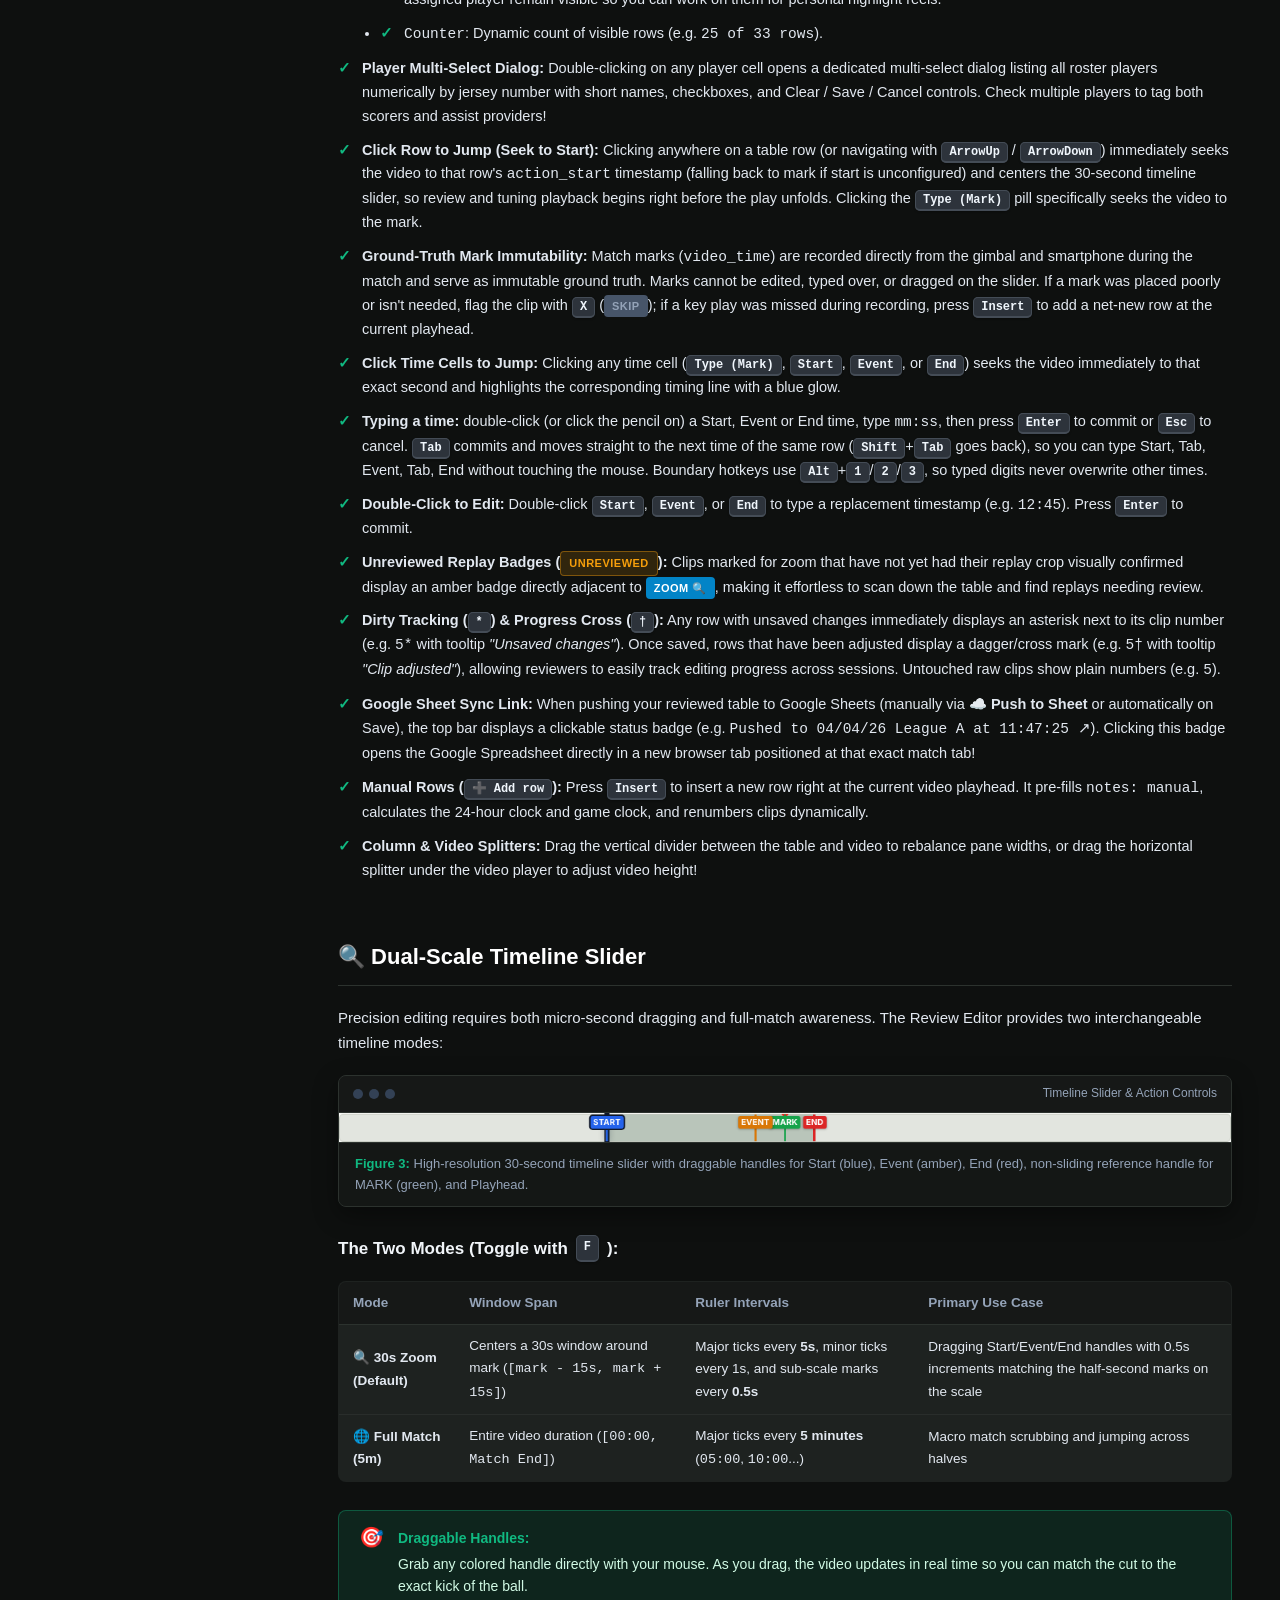
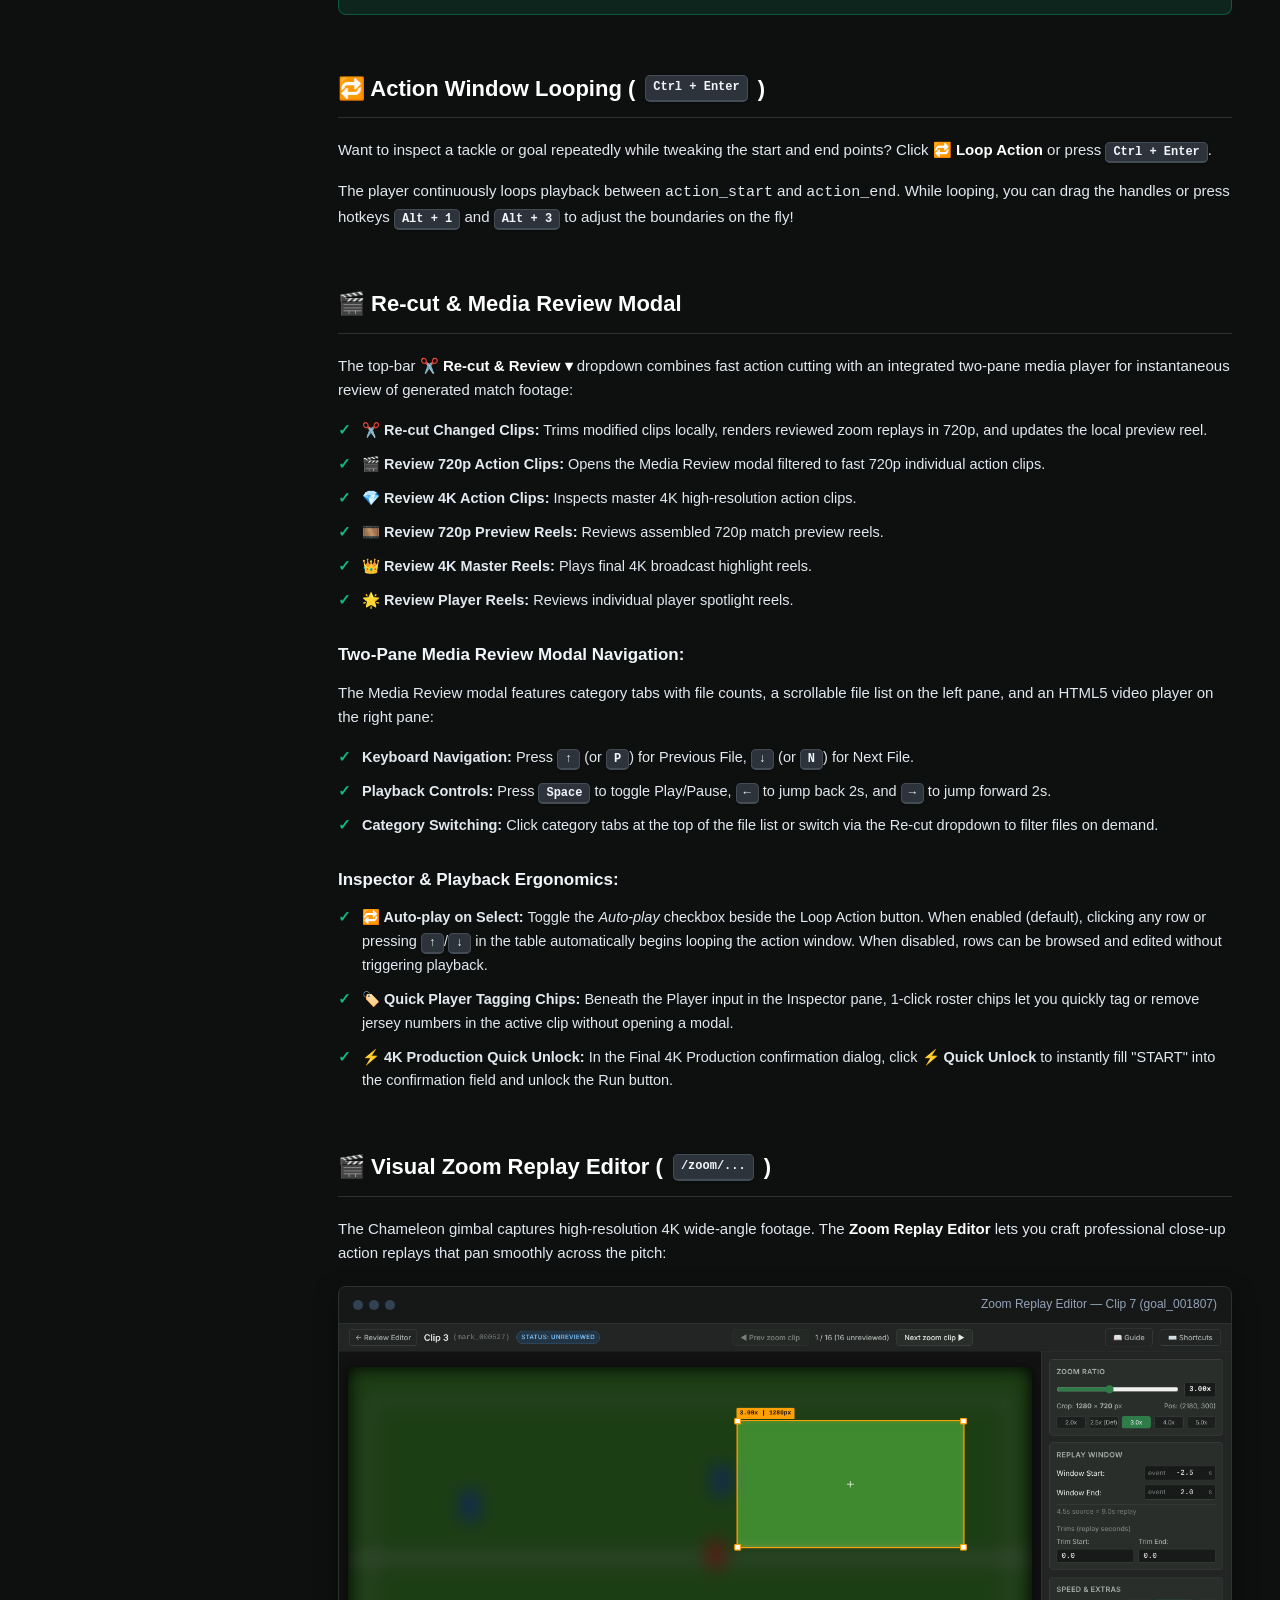
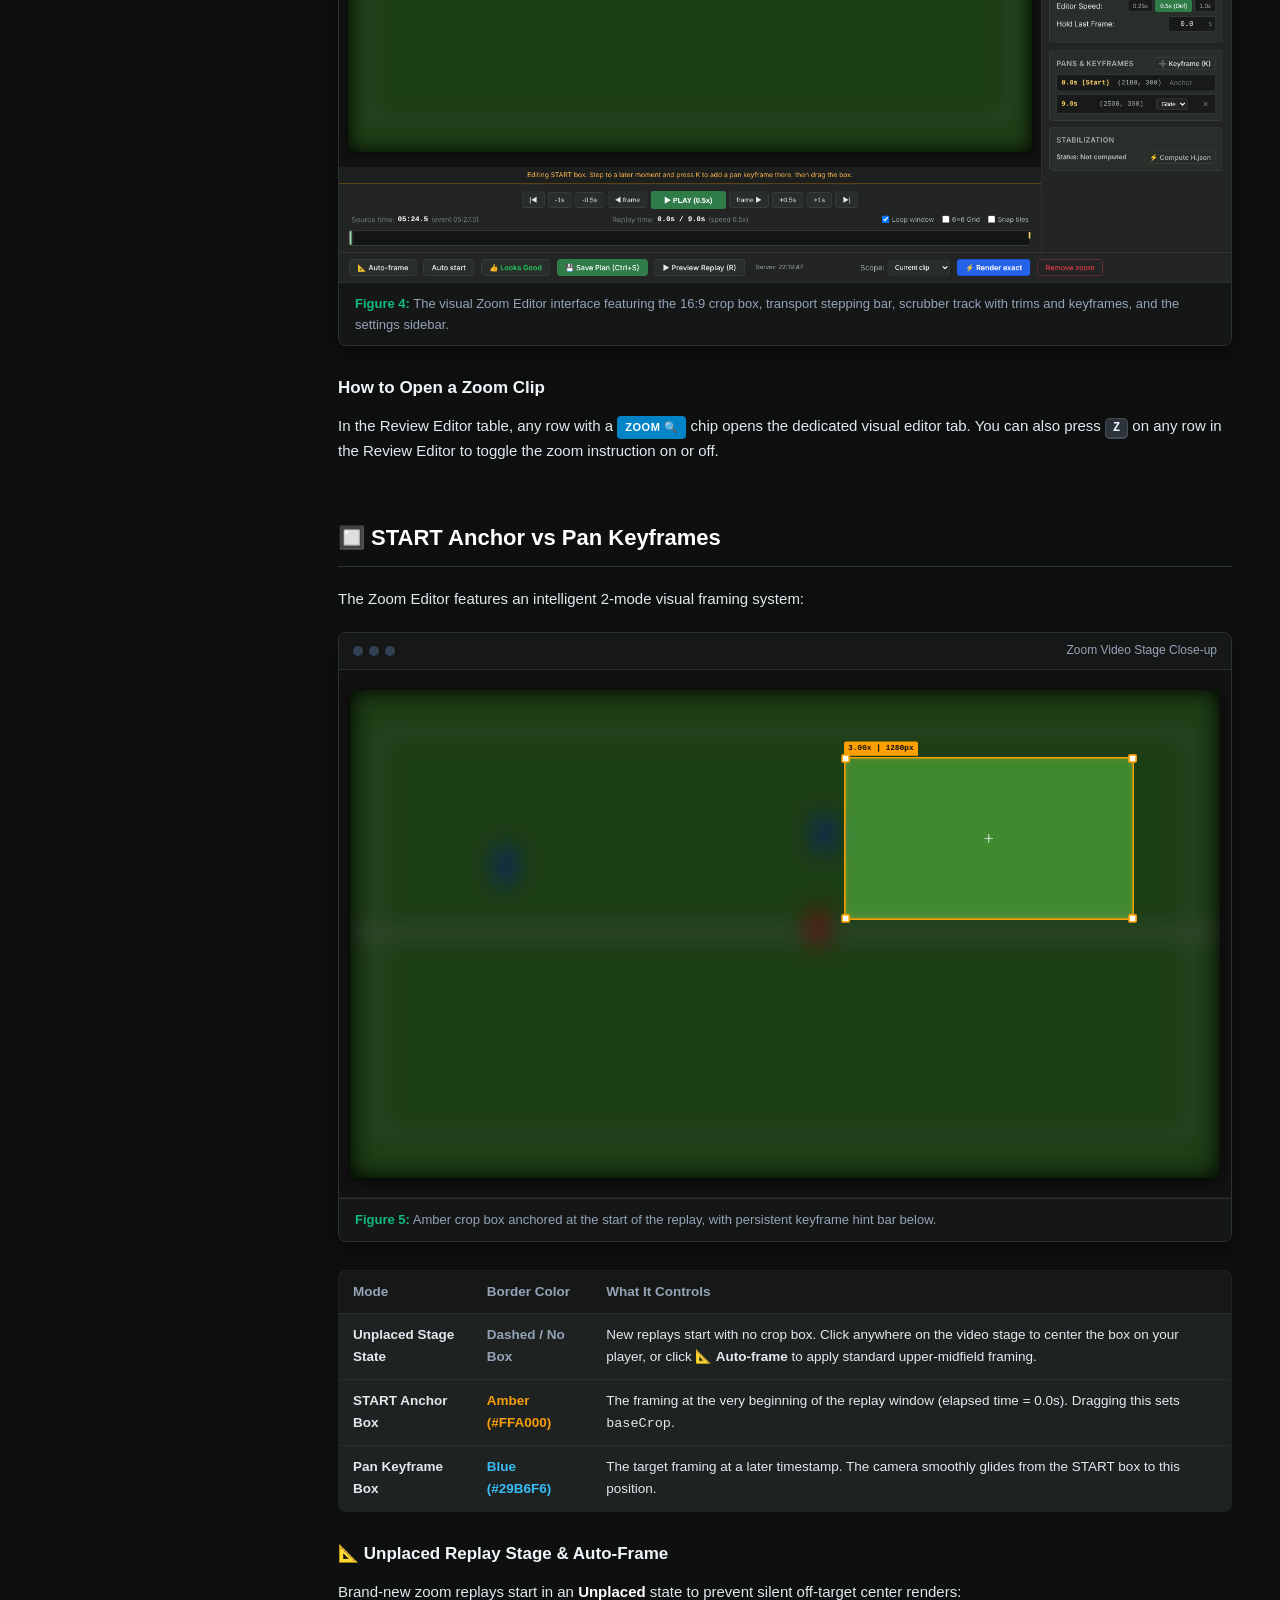
==== commit e4069a09: "Refactor workspace into tiered architecture and add UI/workflow enhancements - Refactor into clean t" ====
--- a/docs/guide/index.html
+++ b/docs/guide/index.html
@@ -505,6 +505,7 @@
       <a href="#dual-timeline" class="nav-link">🔍 Dual-Scale Timeline</a>
       <a href="#inspector-panel" class="nav-link">🎛️ The Inspector Panel</a>
       <a href="#action-loop" class="nav-link">🔁 Action Window Looping</a>
+      <a href="#media-review-player" class="nav-link">🎬 Re-cut & Media Review</a>
 
       <div class="nav-section-title">Visual Zoom Replay Editor</div>
       <a href="#zoom-intro" class="nav-link">🎬 What is a Zoom Replay?</a>
@@ -623,22 +624,22 @@
         </div>
         <div class="step-card" style="padding:12px 16px;">
           <strong>Step 6: Fast Re-cut Changed Clips (🔄 Re-cut)</strong><br>
-          <span style="font-size:13px; color:var(--text-muted);">Cuts edited clips locally and re-assembles the local preview reel. Logs persist server-side in <code>tmp/task_logs/</code>. The log window closes by itself when the run succeeds (untick <strong>auto-close</strong> to keep it open, even mid-run); the <strong>📋 Log</strong> button reopens the last log. The same applies to Generate review. <strong>Honest status:</strong> if any clip fails to cut or the preview reel check fails, the log ends with <code>ERROR: Re-cut finished with errors</code> listing the clips, the dialog shows a failure instead of &quot;Completed successfully&quot;, and nothing is reported as done.</span>
+          <span style="font-size:13px; color:var(--text-muted);">Cuts edited clips locally, renders any reviewed zoom replays in 720p, and re-assembles the local preview reel with zoom replays included. Logs persist server-side in <code>tmp/task_logs/</code>. The log window closes by itself when the run succeeds (untick <strong>auto-close</strong> to keep it open, even mid-run); the <strong>📋 Log</strong> button reopens the last log. The same applies to Generate review. <strong>Honest status:</strong> if any clip fails to cut or the preview reel check fails, the log ends with <code>ERROR: Re-cut finished with errors</code> listing the clips, the dialog shows a failure instead of &quot;Completed successfully&quot;, and nothing is reported as done.</span>
         </div>
         <div class="step-card" style="padding:12px 16px;">
           <strong>Step 7: Craft Zoom Replays (🔍 Edit zoom)</strong><br>
-          <span style="font-size:13px; color:var(--text-muted);">Review framing for each zoom replay. Adjust crop box, drop pan keyframe (<kbd>K</kbd>) if play moves across frame, test preview (<kbd>R</kbd>), and press <kbd>Ctrl + S</kbd> to save plan. <em>Unreviewed silent center crops are strictly blocked from rendering!</em></span>
+          <span style="font-size:13px; color:var(--text-muted);">Review framing for each zoom replay. Adjust crop box, toggle Pitch Anchor (<kbd>A</kbd>) to lock framing onto stationary goals/pitch counteracting camera pan, drop pan keyframe (<kbd>K</kbd>) if following a player across frame, test preview (<kbd>R</kbd>), and press <kbd>Ctrl + S</kbd> to save plan. <em>Unreviewed silent center crops are strictly blocked from rendering!</em></span>
         </div>
         <div class="step-card" style="padding:12px 16px;">
           <strong>Step 8: Render & Verify Zoom Replays (▶ Render exact / All)</strong><br>
           <span style="font-size:13px; color:var(--text-muted);">Renders 720p previews with <code>verify_zoom.py</code> edge/length verification. If any clip is missing or flagged, the drawer ends RED with a clear failure alert.</span>
         </div>
         <div class="step-card" style="padding:12px 16px;">
-          <strong>Step 9: Featured Player Spotlight Reels (☰ Menu ▾ → Featured Player)</strong><br>
+          <strong>Step 9: Featured Player Spotlight Reels (✂️ Re-cut & Review ▾ → 🌟 Featured Player)</strong><br>
           <span style="font-size:13px; color:var(--text-muted);">Select featured roster player(s) (e.g. #7 Chloe Bennett or #10 Ava Patterson). Generates team highlight reel plus individual player spotlight reel(s). The reel pipeline shows a progress line per stage in the log window ([clips], [replays], [reels], team highlights done); it can take 30-50 minutes for a full game, and you can close the window and reopen it from the menu.</span>
         </div>
         <div class="step-card" style="padding:12px 16px;">
-          <strong>Step 10: Final 4K Production (☰ Menu ▾ → Final 4K Production)</strong><br>
+          <strong>Step 10: Final 4K Production (✂️ Re-cut & Review ▾ → 🚀 Final 4K Production)</strong><br>
           <span style="font-size:13px; color:var(--text-muted);">Runs 6 pre-flight checks, generates serial batch script (<code>run_everything_&lt;date&gt;.bat</code>), shows the exact command, and launches after explicit confirmation. Safe to pause and resume!</span>
         </div>
       </div>
@@ -765,10 +766,11 @@
       <ul class="feature-list">
         <li><strong>⚙️ Game Setup...</strong>: Configure match name, home & opponent teams, crests, league logos, scores, browse recording dumps from calendar, and generate title cards.</li>
         <li><strong>👥 Team Roster...</strong>: Open the high-contrast spreadsheet modal to edit player jersey numbers, full names, short names, and parent contact emails with automatic bidirectional Google Sheet sync and local caching.</li>
-        <li><strong>🌟 Featured Player & Reels...</strong>: Open the team roster, select featured player(s), and generate player highlight reels.</li>
-        <li><strong>🚀 Final 4K Production...</strong>: Run automated pre-flight checks, generate the master batch script (<code>run_everything_&lt;date&gt;.bat</code>), and launch 4K encoding.</li>
         <li><strong>🧹 Tidy Output Folder...</strong>: Reorganize match outputs into canonical subfolders (<code>final/</code>, <code>work/</code>, <code>_to_delete/</code>) with preview dry-run.</li>
-        <li><strong>🔄 Re-cut Changed Clips</strong>: Fast local cut of all edited clips and instant regeneration of the local preview reel.</li>
+        <li><strong>📥 Pull from Google Sheet...</strong>: Pull the latest row adjustments and player notes from your Google Sheet tab back into the local reviewed CSV with automatic backup.</li>
+        <li><strong>✂️ Re-cut Changed Clips</strong>: Fast local cut of all edited clips and instant regeneration of the local preview reel (under ✂️ Re-cut & Review ▾).</li>
+        <li><strong>🌟 Featured Player & Reels...</strong>: Open the team roster, select featured player(s), and generate player highlight reels (under ✂️ Re-cut & Review ▾).</li>
+        <li><strong>🚀 Final 4K Production...</strong>: Run automated pre-flight checks, generate the master batch script (<code>run_everything_&lt;date&gt;.bat</code>), and launch 4K encoding (under ✂️ Re-cut & Review ▾).</li>
         <li><strong>📖 User Guide</strong>: Open this interactive user guide.</li>
       </ul>
     </section>
@@ -903,8 +905,8 @@
           <tr>
             <td><strong>🔍 30s Zoom (Default)</strong></td>
             <td>Centers a 30s window around mark (<code>[mark - 15s, mark + 15s]</code>)</td>
-            <td>Major ticks every <strong>5s</strong>, minor ticks every 1s</td>
-            <td>Dragging handles with 0.1s precision so shots aren't cut off</td>
+            <td>Major ticks every <strong>5s</strong>, minor ticks every 1s, and sub-scale marks every <strong>0.5s</strong></td>
+            <td>Dragging Start/Event/End handles with 0.5s increments matching the half-second marks on the scale</td>
           </tr>
           <tr>
             <td><strong>🌐 Full Match (5m)</strong></td>
@@ -933,6 +935,40 @@
       <p>
         The player continuously loops playback between <code>action_start</code> and <code>action_end</code>. While looping, you can drag the handles or press hotkeys <kbd>Alt + 1</kbd> and <kbd>Alt + 3</kbd> to adjust the boundaries on the fly!
       </p>
+    </section>
+
+    <!-- SECTION: MEDIA REVIEW & RE-CUT DROPDOWN -->
+    <section id="media-review-player" class="guide-section">
+      <h2 class="section-heading">🎬 Re-cut & Media Review Modal</h2>
+      <p>
+        The top-bar <strong>✂️ Re-cut & Review ▾</strong> dropdown combines fast action cutting with an integrated two-pane media player for instantaneous review of generated match footage:
+      </p>
+
+      <ul class="feature-list">
+        <li><strong>✂️ Re-cut Changed Clips:</strong> Trims modified clips locally, renders reviewed zoom replays in 720p, and updates the local preview reel.</li>
+        <li><strong>🎬 Review 720p Action Clips:</strong> Opens the Media Review modal filtered to fast 720p individual action clips.</li>
+        <li><strong>💎 Review 4K Action Clips:</strong> Inspects master 4K high-resolution action clips.</li>
+        <li><strong>🎞️ Review 720p Preview Reels:</strong> Reviews assembled 720p match preview reels.</li>
+        <li><strong>👑 Review 4K Master Reels:</strong> Plays final 4K broadcast highlight reels.</li>
+        <li><strong>🌟 Review Player Reels:</strong> Reviews individual player spotlight reels.</li>
+      </ul>
+
+      <h3 class="sub-heading">Two-Pane Media Review Modal Navigation:</h3>
+      <p>
+        The Media Review modal features category tabs with file counts, a scrollable file list on the left pane, and an HTML5 video player on the right pane:
+      </p>
+      <ul class="feature-list">
+        <li><strong>Keyboard Navigation:</strong> Press <kbd>↑</kbd> (or <kbd>P</kbd>) for Previous File, <kbd>↓</kbd> (or <kbd>N</kbd>) for Next File.</li>
+        <li><strong>Playback Controls:</strong> Press <kbd>Space</kbd> to toggle Play/Pause, <kbd>←</kbd> to jump back 2s, and <kbd>→</kbd> to jump forward 2s.</li>
+        <li><strong>Category Switching:</strong> Click category tabs at the top of the file list or switch via the Re-cut dropdown to filter files on demand.</li>
+      </ul>
+
+      <h3 class="sub-heading">Inspector & Playback Ergonomics:</h3>
+      <ul class="feature-list">
+        <li><strong>🔁 Auto-play on Select:</strong> Toggle the <em>Auto-play</em> checkbox beside the Loop Action button. When enabled (default), clicking any row or pressing <kbd>↑</kbd>/<kbd>↓</kbd> in the table automatically begins looping the action window. When disabled, rows can be browsed and edited without triggering playback.</li>
+        <li><strong>🏷️ Quick Player Tagging Chips:</strong> Beneath the Player input in the Inspector pane, 1-click roster chips let you quickly tag or remove jersey numbers in the active clip without opening a modal.</li>
+        <li><strong>⚡ 4K Production Quick Unlock:</strong> In the Final 4K Production confirmation dialog, click <strong>⚡ Quick Unlock</strong> to instantly fill "START" into the confirmation field and unlock the Run button.</li>
+      </ul>
     </section>
 
     <!-- SECTION 7: VISUAL ZOOM REPLAY EDITOR -->
@@ -1043,6 +1079,14 @@
           <strong>[Make this a pan keyframe instead]</strong>. Clicking it restores your START box and creates the pan keyframe instantly!
         </div>
       </div>
+
+      <div class="callout callout-info" style="margin-top: 14px;">
+        <div class="callout-icon">⚓</div>
+        <div class="callout-body">
+          <strong>Pitch Anchor Mode (A):</strong>
+          For stationary pitch landmarks (such as the goal mouth or penalty box), click <strong>⚓ Anchor (A)</strong> or press <kbd>A</kbd>. The crop box dynamically slides across the raw video using camera stabilization matrices, locking onto the physical pitch landmark throughout the play even as the gimbal camera turns. When rendered, camera pan is automatically neutralized.
+        </div>
+      </div>
     </section>
 
     <!-- SECTION 9: ZOOM INSPECTOR & SETTINGS -->
@@ -1062,12 +1106,13 @@
 
       <h3 class="sub-heading" id="zoom-numeric-inputs">🔢 Precision Typed Inputs: Replay Window, Trims & Freeze Hold</h3>
       <p>
-        The Replay Window offsets (<strong>Window Start</strong>, <strong>Window End</strong>), <strong>Cut Trims</strong>, and <strong>Freeze Hold</strong> are precision typed numeric fields. Dragging handles on the scrubber controls video scrubbing and keyframe placement; adjusting replay window boundaries is done by typing exact float values into these inputs (e.g. type <code>-5.5</code> or <code>+2.5</code>, then press <kbd>Tab</kbd> or <kbd>Enter</kbd>).
-      </p>
-      <ul class="feature-list">
-        <li><strong>Window Start Offset:</strong> Sets how many seconds before the event the slow-motion replay begins (default: <code>-2.5s</code>). When you adjust the Start Offset, the START anchor moment shifts in source time. The editor immediately warns you with a toast notification to verify framing and automatically seeks the video playhead to the new start moment so you can confirm or reposition the amber crop box.</li>
-        <li><strong>Window End Offset:</strong> Sets how many seconds after the event the replay ends (default: <code>+2.0s</code>). Increase this (e.g. to <code>+3.0s</code>) to capture lingering post-goal celebrations.</li>
-        <li><strong>Live Duration Readout:</strong> The sidebar displays a live duration readout (e.g. <code>8.0s source = 16.0s replay</code>) so you immediately see the impact at 0.5x slow-motion.</li>
+        The Replay Window offsets (<strong>Window Start</strong>, <strong>Window End</strong>), <strong>Cut Trims</strong>, and <strong>Freeze Hold</strong> are precision typed numeric fields. Dragging handles on the scrubber controls video scrubbing and keyframe placement; adjusting replay window boundaries is done by typing exact float values into these inputs (e.g. type <code>2.5</code> or <code>4.0</code>, or use the up/down stepper arrows, or click <strong>[ Start (S)</strong> / <strong>End (E) ]</strong> from the playhead). You can also click <strong>↺ Reset Clip</strong> at any time to instantly restore default window boundaries, clear trims, and reset framing.
+      </p>
+      <ul class="feature-list">
+        <li><strong>Window Start:</strong> Sets how many seconds before the event the slow-motion replay begins (<code>event − [2.5]s</code>). Increase this (e.g. to <code>4.0s</code>) to capture build-up play before the event. The editor debounces notices to avoid clutter, updates in-page guidance, and automatically seeks the playhead to the new start moment so you can confirm or adjust the crop box.</li>
+        <li><strong>Window End:</strong> Sets how many seconds after the event the replay ends (<code>event + [2.5]s</code>). Increase this (e.g. to <code>3.5s</code>) to capture lingering post-goal celebrations.</li>
+        <li><strong>↺ Reset Clip:</strong> Located in both the Replay Window header and the bottom action bar, this instantly resets the entire clip back to initial defaults: default start and duration window, zero trims, clear all pan keyframes, and default 2.5x center framing.</li>
+        <li><strong>Live Duration Readout:</strong> The sidebar displays a live duration readout (e.g. <code>6.0s source = 12.0s replay</code>) so you immediately see the impact at 0.5x slow-motion.</li>
         <li><strong>Status Badge Tracking & Stale Detection:</strong> If a replay was previously rendered and you subsequently modify its window offsets, trims, or crop box, the editor immediately marks its status badge as <span style="background:rgba(245, 158, 11, 0.22); color:#F59E0B; padding:2px 8px; border-radius:10px; font-weight:700; border:1px solid rgba(245, 158, 11, 0.55);">RENDERED (stale)</span> in amber with an informative hover tooltip detailing the exact changes (e.g. <em>"Framing modified: crop geometry differs from render"</em>). The <strong>Save Plan</strong> button also changes to amber when unsaved modifications exist, switching to green once saved.</li>
       </ul>
 
@@ -1132,7 +1177,7 @@
     <section id="final-production-section" class="guide-section">
       <h2 class="section-heading">🚀 Final 4K Production</h2>
       <p>
-        When all clip timings and zoom replays are verified, click <strong>☰ Menu ▾ → Final 4K Production...</strong>:
+        When all clip timings and zoom replays are verified, click <strong>✂️ Re-cut & Review ▾ → 🚀 Final 4K Production...</strong>:
       </p>
 
       <div class="step-grid">
@@ -1255,12 +1300,27 @@
             <td><strong>Play Replay Preview</strong> (animated box)</td>
           </tr>
           <tr>
-            <td><kbd>A</kbd> / <kbd>D</kbd> or <kbd>,</kbd> / <kbd>.</kbd></td>
-            <td>Step backward / forward 1 frame</td>
-            <td>Step backward / forward 1 frame</td>
-          </tr>
-          <tr>
-            <td><kbd>S</kbd> / <kbd>W</kbd></td>
+            <td><kbd>S</kbd> or <kbd>[</kbd></td>
+            <td>—</td>
+            <td><strong>Set Window Start</strong> at playhead (anchors start framing)</td>
+          </tr>
+          <tr>
+            <td><kbd>E</kbd> or <kbd>]</kbd></td>
+            <td>—</td>
+            <td><strong>Set Window End</strong> at playhead</td>
+          </tr>
+          <tr>
+            <td><kbd>A</kbd></td>
+            <td>Step backward 1 frame (or <kbd>,</kbd>)</td>
+            <td><strong>Toggle Pitch Anchor</strong> (locks zoom to stationary goals/field)</td>
+          </tr>
+          <tr>
+            <td><kbd>D</kbd> or <kbd>.</kbd></td>
+            <td>Step forward 1 frame</td>
+            <td>Step forward 1 frame</td>
+          </tr>
+          <tr>
+            <td><kbd>Q</kbd> / <kbd>W</kbd></td>
             <td>—</td>
             <td>Step backward / forward 0.5 seconds</td>
           </tr>
@@ -1333,7 +1393,7 @@
         <li>In the right Inspector panel under <strong>Replay Window</strong>, type new values into <strong>Start Offset</strong> (e.g. type <code>-5.5</code> to start 5.5s before the shot) or <strong>End Offset</strong> (e.g. type <code>+2.5</code> to capture celebrations).</li>
         <li>Notice that changing Start Offset automatically moves the playhead to the new start moment with an on-screen prompt: verify that the amber crop box accurately frames the action at this earlier start moment.</li>
         <li>Press <kbd>Ctrl + S</kbd> to save the plan. Notice the status badge reflects <span style="background:rgba(245, 158, 11, 0.22); color:#F59E0B; padding:2px 6px; border-radius:8px; font-weight:700;">RENDERED (stale)</span>. Click <strong>⚡ Render exact</strong> to re-render the 720p review preview.</li>
-        <li>To update your full-quality 4K deliverables, return to the Review Editor and open <strong>☰ Menu ▾ → 🚀 Final 4K Production...</strong>. The dialog will display a prominent <strong>⚠️ 4K Outputs Out of Date</strong> indicator listing your modified clips.</li>
+        <li>To update your full-quality 4K deliverables, return to the Review Editor and open <strong>✂️ Re-cut & Review ▾ → 🚀 Final 4K Production...</strong>. The dialog will display a prominent <strong>⚠️ 4K Outputs Out of Date</strong> indicator listing your modified clips.</li>
         <li>Click <strong>⚡ Rebuild Changed 4K Replays & Reels</strong>. In just ~5 to 8 minutes (~1m per modified 4K replay + ~3.5m highlight reels), the pipeline re-renders only the modified 4K replays and re-assembles the highlight reels (skipping all untouched clips!).</li>
       </ol>
     </section>
